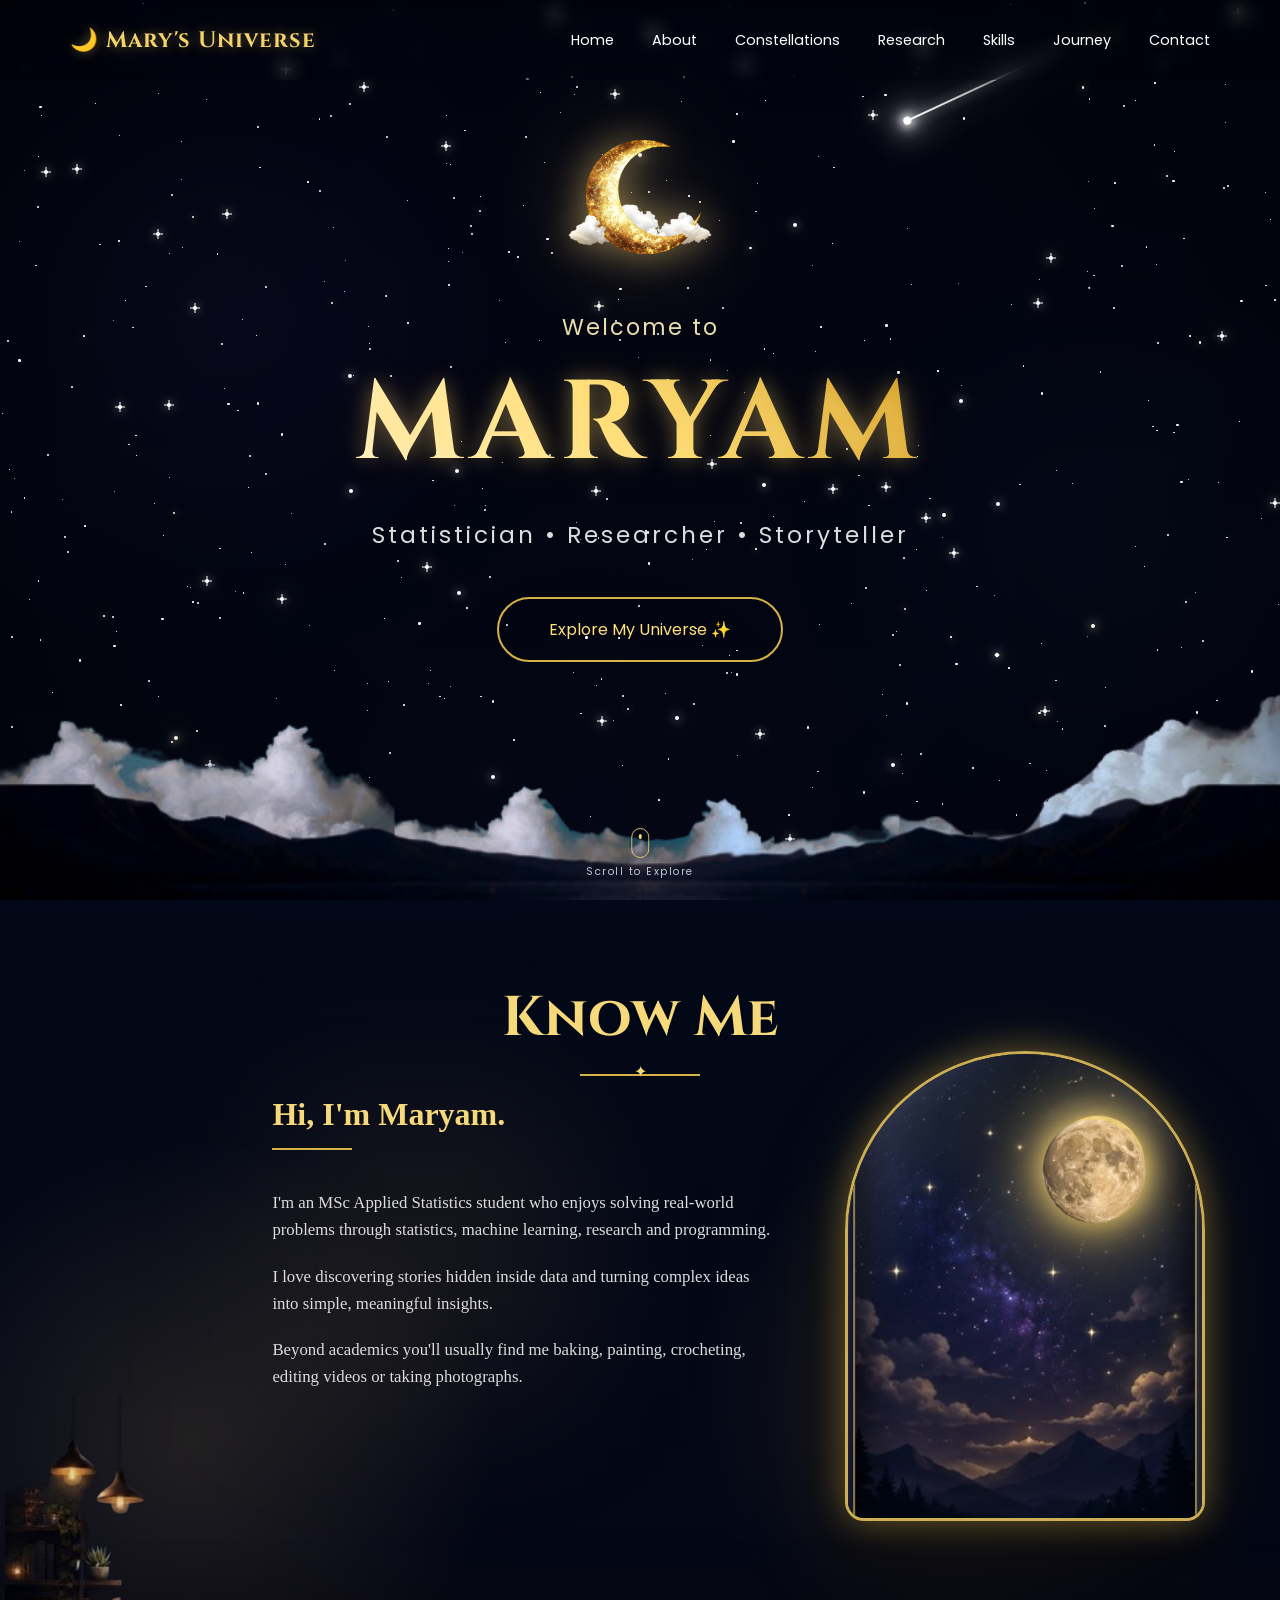
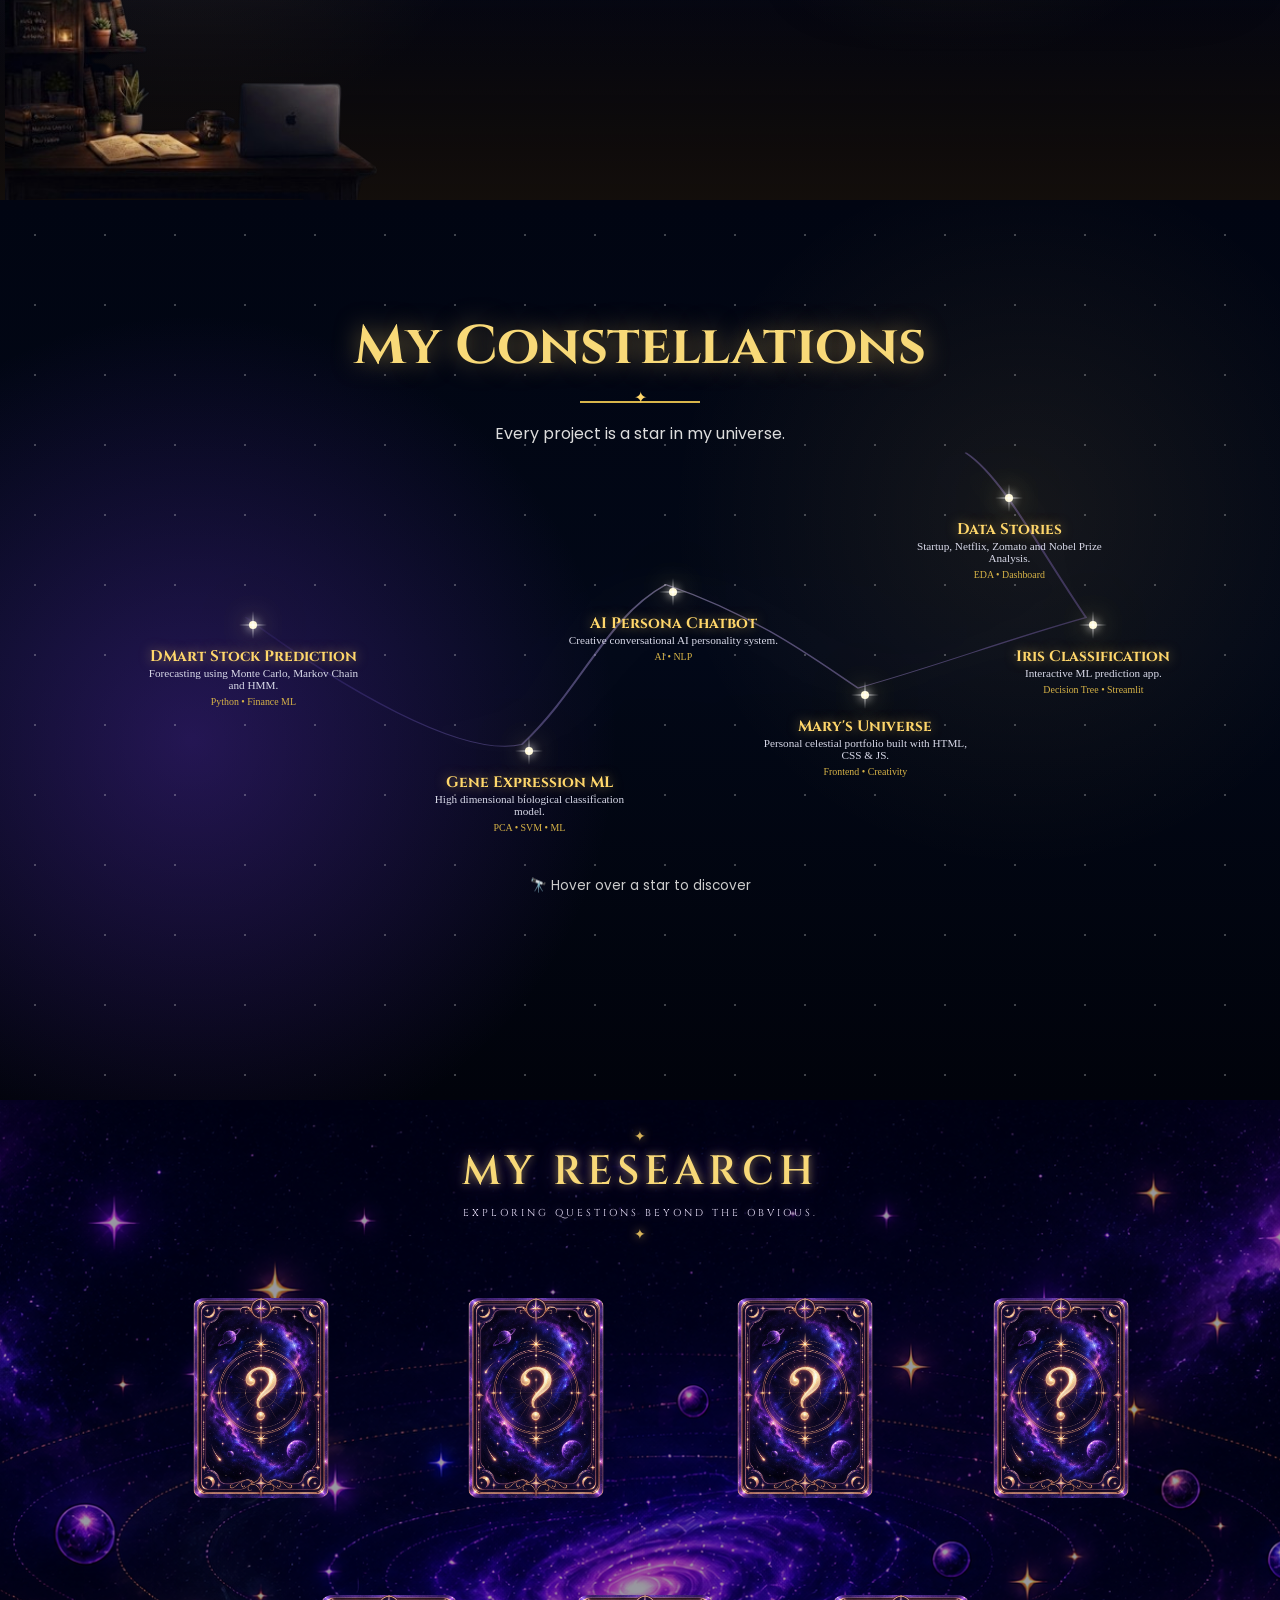
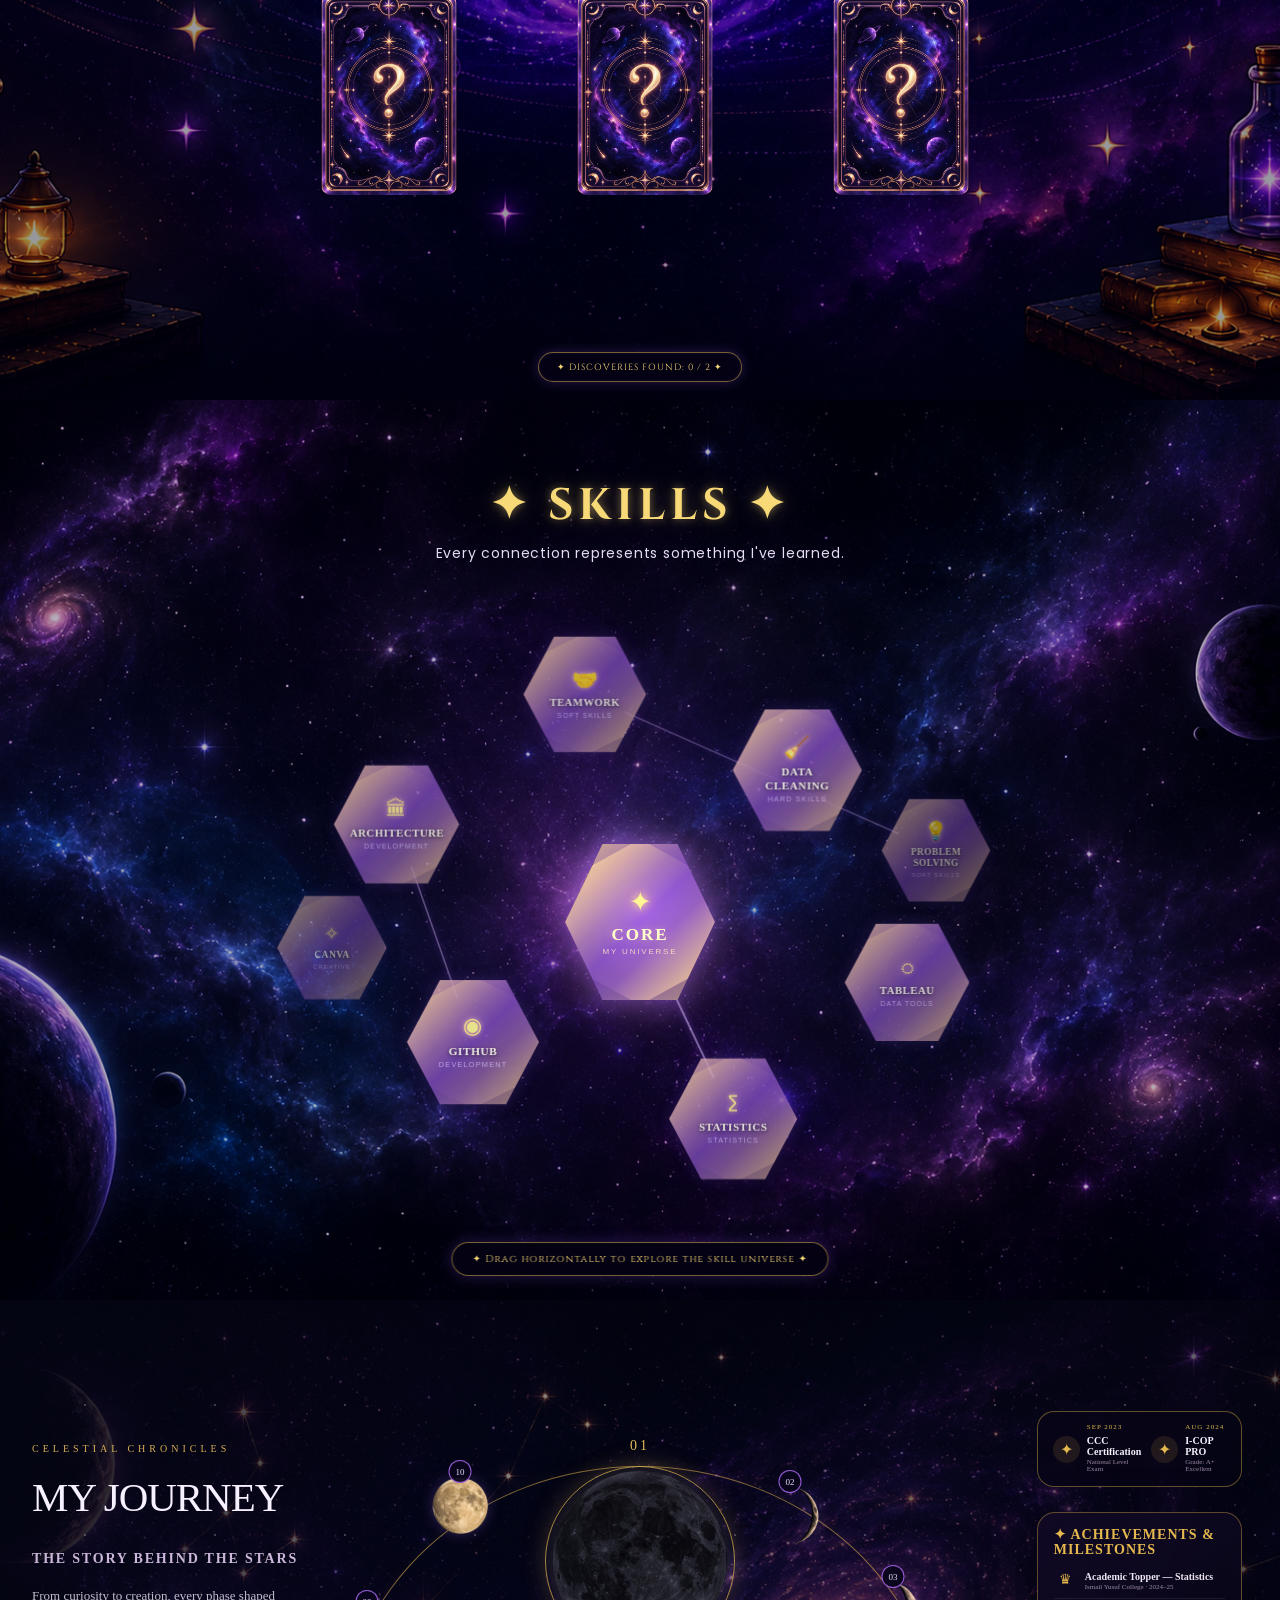
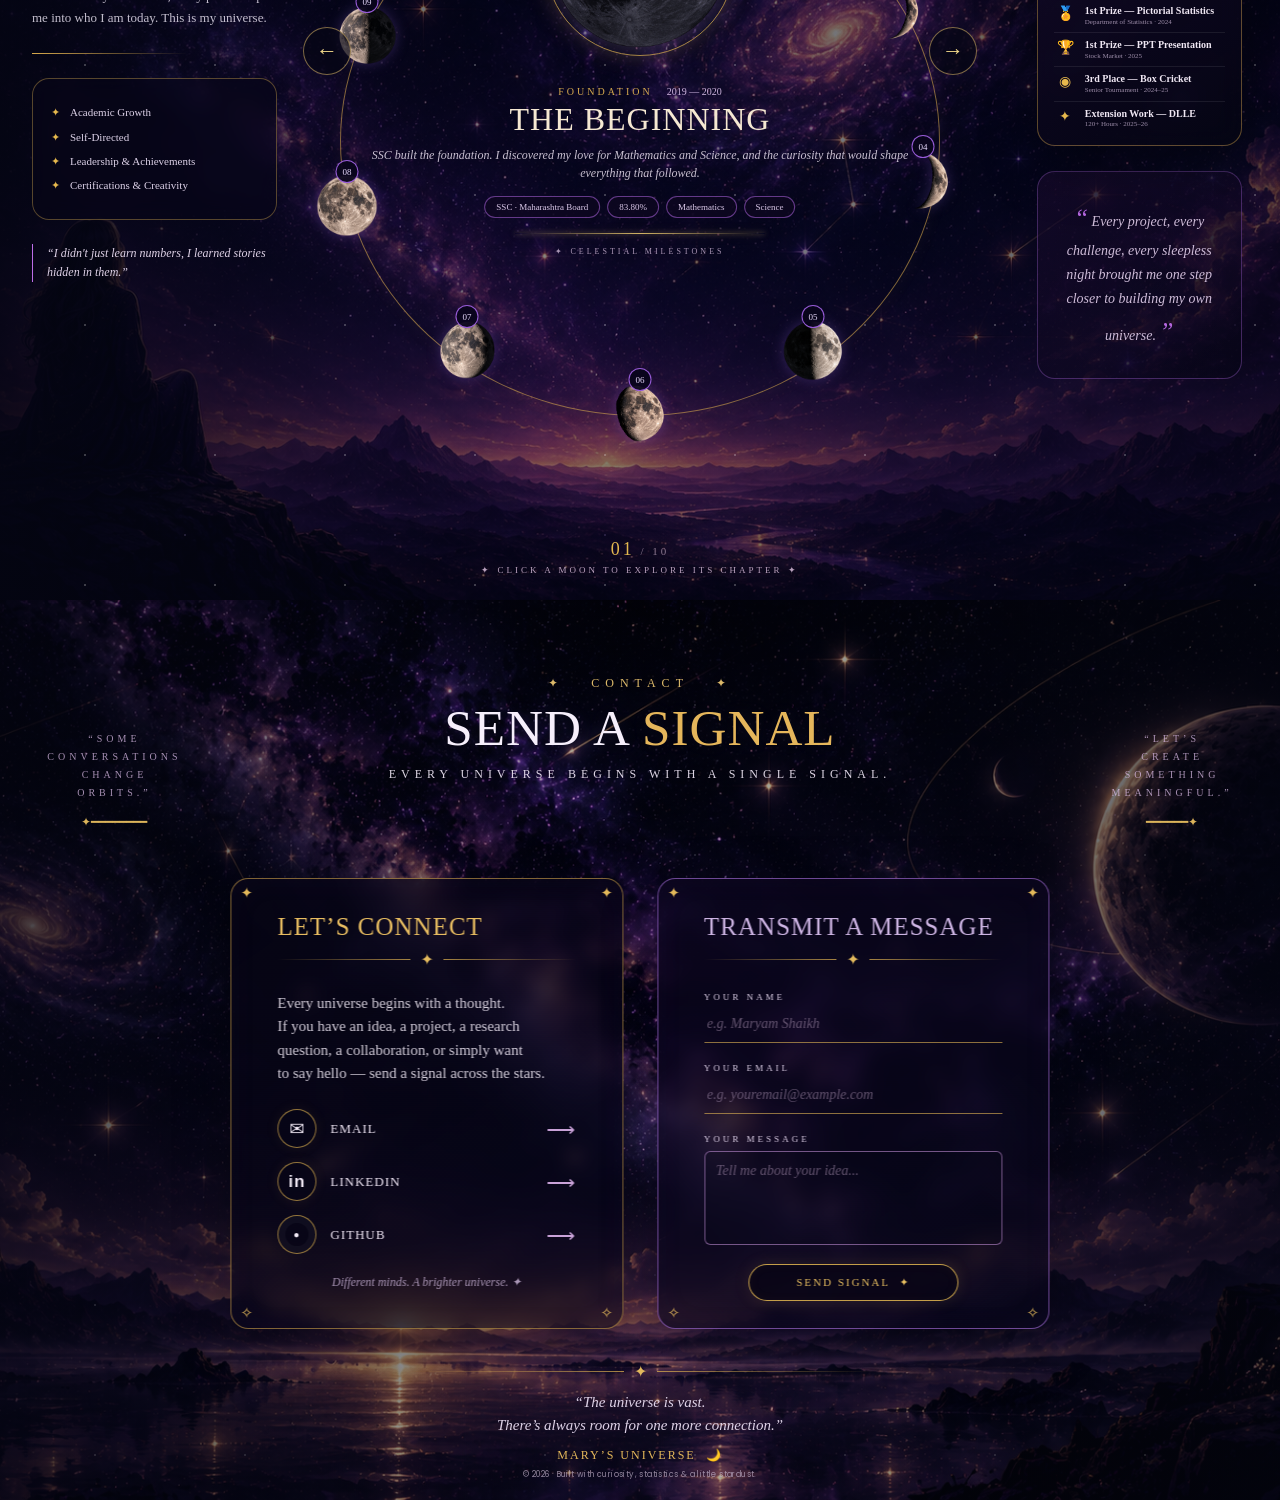
==== index.html @ 61479e6f "Publish Mary's Universe portfolio" ====
<!DOCTYPE html>
<html lang="en">
<head>
    <meta charset="UTF-8">
    <meta name="viewport" content="width=device-width, initial-scale=1.0">
    <title>Mary's Universe 🌙</title>
    <link rel="stylesheet" href="style.css">
    <link rel="stylesheet" href="research.css">
    <link rel="stylesheet" href="journey.css">

    <link
    href="https://fonts.googleapis.com/css2?family=Cinzel:wght@400;600;700&family=Poppins:wght@300;400;500;600&display=swap"
    rel="stylesheet">
</head>

<body>

    <nav class="navbar">

    <div class="logo">
        🌙 Mary's Universe
    </div>

    <ul class="nav-links">

        <li><a href="#home">Home</a></li>
        <li><a href="#about">About</a></li>
        <li><a href="#constellations">Constellations</a></li>
        <li><a href="#research">Research</a></li>
        <li><a href="#skills">Skills</a></li>
        <li><a href="#journey">Journey</a></li>
        <li><a href="#contact">Contact</a></li>

    </ul>

</nav>

<section id="home" class="hero">

    <div class="sky-background"></div>

    <div id="stars-far"></div>
    <div id="stars-mid"></div>
    <div id="stars-near"></div>

    <div class="nebula nebula1"></div>
    <div class="nebula nebula2"></div>
    <div class="nebula nebula3"></div>

    <img src="Images/Moon.png" class="hero-moon" alt="Moon">

    <img src="Images/mountains-removebg-preview.png"
         class="hero-mountains"
         alt="Mountains">

    <div class="hero-content">

       <p class="welcome">Welcome to</p>
       
       <h1 class="hero-title">MARYAM</h1>
       
       <p class="hero-subtitle">
        Statistician • Researcher • Storyteller
       </p>
       
    <button id="exploreBtn" class="explore-btn">
        Explore My Universe ✨
    </button>

    </div>

    <div class="scroll-indicator">
        
        <div class="mouse">
            
            <div class="wheel"></div>
        
        </div>
        
        <p>Scroll to Explore</p>
    
    </div>

</section>

<section id="about" class="about">

    <div class="room-bg"></div>
    <img src="Images/visuals(1).png" class="room-corner">

    <div class="section-title">

        <h2>Know Me</h2>

        <div class="title-line"></div>

    </div>

    <div class="about-container">

        <div class="about-text">

            <h3>Hi, I'm Maryam.</h3>

            <p>
                I'm an MSc Applied Statistics student who enjoys solving
                real-world problems through statistics, machine learning,
                research and programming.
            </p>

            <p>
                I love discovering stories hidden inside data and turning
                complex ideas into simple, meaningful insights.
            </p>

            <p>
                Beyond academics you'll usually find me baking,
                painting, crocheting, editing videos or
                taking photographs.
            </p>

        </div>

        <div class="about-window">

            <img src="Images/window-bg.png" class="window-bg">
            <img src="Images/full moon.png" class="window-real-moon">

            <div class="window-shooting-stars"></div>

            <div class="curtain left-curtain"></div>
            <div class="curtain right-curtain"></div>

            <div class="about-room-floor"></div>
            <div class="room-lamp"></div>

        </div>

    </div>

</section>

<!-- ===================================
        MY CONSTELLATIONS
=================================== -->

<section id="constellations" class="constellations">

    <div class="constellation-title">

        <h2>My Constellations</h2>

        <div class="constellation-line"></div>

        <p class="section-subtitle">
            Every project is a star in my universe.
        </p>

    </div>


    <div class="constellation-map">

        <!-- Connecting Lines -->
         <svg class="star-lines"
        viewBox="0 0 100 100"
        preserveAspectRatio="none">


        <defs>

        <linearGradient id="lineGradient">

        <stop offset="0%"
        stop-color="#7f5cff"
        stop-opacity=".15"/>

        <stop offset="50%"
        stop-color="#d7c4ff"
        stop-opacity=".8"/>

        <stop offset="100%"
        stop-color="#b48cff"
        stop-opacity=".5"/>

        </linearGradient>

        </defs>



        <path d="
        M 12 45

        C 20 60, 30 75, 35 72

        C 40 60, 42 45, 47 38

        C 55 45, 60 55, 63 60

        C 70 55, 75 50, 82 45

        C 78 30, 75 15, 72 10
        "/>


        </svg>


        

        <!-- Center -->

        <div class="project-star mary-core">

            <span class="real-star"></span>

            <div class="project-card">

                <h3>Mary's Universe</h3>

                <p>
                    Personal celestial portfolio
                    built with HTML, CSS & JS.
                </p>

                <span>Frontend • Creativity</span>

            </div>

        </div>


        <div class="project-star dmart">

            <span class="real-star"></span>

            <div class="project-card">

                <h3>DMart Stock Prediction</h3>

                <p>
                    Forecasting using Monte Carlo,
                    Markov Chain and HMM.
                </p>

                <span>Python • Finance ML</span>

            </div>

        </div>



        <div class="project-star gene">

            <span class="real-star"></span>

            <div class="project-card">

                <h3>Gene Expression ML</h3>

                <p>
                    High dimensional biological
                    classification model.
                </p>

                <span>PCA • SVM • ML</span>

            </div>

        </div>



        <div class="project-star ai">

            <span class="real-star"></span>

            <div class="project-card">

                <h3>AI Persona Chatbot</h3>

                <p>
                    Creative conversational AI
                    personality system.
                </p>

                <span>AI • NLP</span>

            </div>

        </div>



        <div class="project-star iris">

            <span class="real-star"></span>

            <div class="project-card">

                <h3>Iris Classification</h3>

                <p>
                    Interactive ML prediction app.
                </p>

                <span>Decision Tree • Streamlit</span>

            </div>

        </div>


        <div class="project-star analytics">

            <span class="real-star"></span>

            <div class="project-card">

                <h3>Data Stories</h3>

                <p>
                    Startup, Netflix, Zomato and
                    Nobel Prize Analysis.
                </p>

                <span>EDA • Dashboard</span>

            </div>

        </div>


    </div>

    <p class="constellation-hint">
        🔭 Hover over a star to discover
    </p>

    <div class="discovery-card" id="discovery">

    <h4>
        🔭 Discovered Star
    </h4>


    <h2 id="projectName"></h2>


    <p>
        <b>Mission:</b>

        <span id="mission"></span>
    </p>


    <p>
        <b>Tools:</b>

        <span id="tools"></span>
    </p>


    <a 
    id="projectLink"
    class="view-project-btn"
    href="#"
    target="_blank">

        View Project →

    </a>

</div>

</section>


<!-- =========================================
     RESEARCH GALAXY
========================================= -->

<section id="research" class="research-section">

    <img
        src="Images/research.png"
        class="research-galaxy-bg"
        alt=""
    >

    <!-- RESEARCH HEADING -->
<header class="research-heading">
    <div class="research-heading-line">✦</div>

    <h2>MY RESEARCH</h2>

    <p>EXPLORING QUESTIONS BEYOND THE OBVIOUS.</p>

    <div class="research-heading-line">✦</div>
</header>

    <div class="research-card card-one">

    <div class="research-card-inner">

        <div class="research-card-front">
            <img
                src="Images/card.png"
                alt="Mystery research card"
            >
        </div>

        <div class="research-card-back">

            <span class="corner-star top-left">✦</span>
            <span class="corner-star top-right">✦</span>
            <span class="corner-star bottom-left">✧</span>
            <span class="corner-star bottom-right">✧</span>

            <span class="card-symbol">☾</span>

            <p class="back-message">
                When one chapter ends,<br>
                may a new one begin.
            </p>

            <div class="card-divider">
                <span></span>
                ✦
                <span></span>
            </div>

            <p class="back-footer">
                Keep exploring.<br>
                The universe whispers.
            </p>

        </div>

    </div>

</div>


<!-- CARD 2 -->

<div class="research-card card-two">

    <div class="research-card-inner">

        <div class="research-card-front">
            <img
                src="Images/card.png"
                alt="Mystery research card"
            >
        </div>

        <div class="research-card-back">

            <span class="corner-star top-left">✦</span>
            <span class="corner-star top-right">✦</span>
            <span class="corner-star bottom-left">✧</span>
            <span class="corner-star bottom-right">✧</span>

            <span class="card-symbol">☾</span>

            <p class="back-message">
                Some skies carry clouds
                that even stars cannot explain.
            </p>

            <div class="card-divider">
                <span></span>
                ✦
                <span></span>
            </div>

            <p class="back-footer">
                Keep exploring.<br>
                The universe whispers.
            </p>

        </div>

    </div>

</div>

<!-- CARD 3 -->

<div class="research-card card-three">

    <div class="research-card-inner">

        <div class="research-card-front">
            <img
                src="Images/card.png"
                alt="Mystery research card"
            >
        </div>

        <div class="research-card-back research-discovery">

    <div class="discovery-label">
        ✦ RESEARCH DISCOVERY ✦
    </div>

    <div class="discovery-icon">
        🧬
    </div>

    <h3>
        DNA Forensic Analysis
    </h3>

    <p class="discovery-type">
        Statistical Inference
    </p>

    <div class="discovery-details">
        <span>RMP • Likelihood Ratio</span>
        <span>Bayesian Inference</span>
        <span>100-Case Validation</span>
    </div>

    <a
        href="#"
        class="discovery-btn enter-discovery"
        data-research= "dna">
        ENTER DISCOVERY →
    </a>

</div>

    </div>

</div>

<!-- CARD 4 -->

<div class="research-card card-four">

    <div class="research-card-inner">

        <div class="research-card-front">
            <img
                src="Images/card.png"
                alt="Mystery research card"
            >
        </div>

        <div class="research-card-back">

            <span class="corner-star top-left">✦</span>
            <span class="corner-star top-right">✦</span>
            <span class="corner-star bottom-left">✧</span>
            <span class="corner-star bottom-right">✧</span>

            <span class="card-symbol">☾</span>

            <p class="back-message">
                Not every light is meant
                to show the way.
            </p>

            <div class="card-divider">
                <span></span>
                ✦
                <span></span>
            </div>

            <p class="back-footer">
                Keep exploring.<br>
                The universe whispers.
            </p>

        </div>

    </div>

</div>

<!-- CARD 5 -->

<div class="research-card card-five">

    <div class="research-card-inner">

        <div class="research-card-front">
            <img
                src="Images/card.png"
                alt="Mystery research card"
            >
        </div>

        <div class="research-card-back research-discovery">

    <div class="discovery-label">
        ✦ RESEARCH DISCOVERY ✦
    </div>

    <div class="discovery-icon">
        🧠
    </div>

    <h3>
        Predicting Task<br>
        Accuracy
    </h3>

    <p class="discovery-type">
        Human Behaviour Research
    </p>

    <div class="discovery-details">
        <span>139 Participants</span>
        <span>Statistical Analysis</span>
        <span>Regression Models</span>
        <span>R · Python</span>
    </div>

    <a
        href="#"
        class="discovery-btn enter-discovery"
        data-research="multitasking">
        ENTER DISCOVERY →
    </a>

</div>

    </div>

</div>

<!-- CARD 6 -->

<div class="research-card card-six">

    <div class="research-card-inner">

        <div class="research-card-front">
            <img
                src="Images/card.png"
                alt="Mystery research card"
            >
        </div>

        <div class="research-card-back">

            <span class="corner-star top-left">✦</span>
            <span class="corner-star top-right">✦</span>
            <span class="corner-star bottom-left">✧</span>
            <span class="corner-star bottom-right">✧</span>

            <span class="card-symbol">☾</span>

            <p class="back-message">
                The smallest stars
                can hold the deepest stories.
            </p>

            <div class="card-divider">
                <span></span>
                ✦
                <span></span>
            </div>

            <p class="back-footer">
                Keep exploring.<br>
                The universe whispers.
            </p>

        </div>

    </div>

</div>

<!-- CARD 7 -->

<div class="research-card card-seven">

    <div class="research-card-inner">

        <div class="research-card-front">
            <img
                src="Images/card.png"
                alt="Mystery research card"
            >
        </div>

        <div class="research-card-back">

            <span class="corner-star top-left">✦</span>
            <span class="corner-star top-right">✦</span>
            <span class="corner-star bottom-left">✧</span>
            <span class="corner-star bottom-right">✧</span>

            <span class="card-symbol">☾</span>

            <p class="back-message">
                Some discoveries remain hidden
                until curiosity finds them.
            </p>

            <div class="card-divider">
                <span></span>
                ✦
                <span></span>
            </div>

            <p class="back-footer">
                Keep exploring.<br>
                The universe whispers.
            </p>

        </div>

    </div>

</div>

<div class="research-score" id="researchScore">
    ✦ DISCOVERIES FOUND: <span id="scoreCount">0</span> / 2 ✦
</div>

<!-- =========================================
     RESEARCH DISCOVERY PANEL
========================================= -->

<div class="research-panel" id="researchPanel">

    <div class="panel-content">

        <button class="research-panel-close" id="closeResearch">
            ✕
        </button>

        <span class="panel-label">
            ✦ DISCOVERY UNLOCKED ✦
        </span>

        <h2 id="panelTitle">
            DNA Forensic Analysis
        </h2>

        <p id="panelSubtitle">
            Statistical Inference
        </p>

        <div class="panel-divider">
            ✦
        </div>

        <p id="panelDescription">
            A statistical approach to forensic DNA analysis
            combining probability theory and Bayesian inference.
        </p>

        <div class="panel-methods">

    <div>
        <span id="methodLabel1">METHOD</span>
        <strong id="method1">Random Match Probability</strong>
    </div>

    <div>
        <span id="methodLabel2">METHOD</span>
        <strong id="method2">Likelihood Ratio</strong>
    </div>

    <div>
        <span id="methodLabel3">METHOD</span>
        <strong id="method3">Bayesian Inference</strong>
    </div>

</div>

        <div class="panel-actions">
            <a
                id="panelGithub"
                href="https://github.com/TheDataPoetMaryam/DNA-Forensic-Analysis"
                target="_blank">
                VIEW PROJECT →
            </a>


        </div>

    </div>

</div>

</section>

<!-- =========================================================
     SKILLS — 3D COSMIC SKILL GLOBE
========================================================= -->

<section id="skills" class="skills-section">

    <!-- Cosmic background -->
    <img
        src="Images/skills-background.png"
        class="skills-galaxy-bg"
        alt=""
    >

    <div class="skills-overlay"></div>

    <!-- Heading -->
    <div class="skills-heading">
        <h2>✦ SKILLS ✦</h2>
        <p>Every connection represents something I've learned.</p>
    </div>

    <!-- Interactive globe -->
    <div class="skill-globe-stage" id="skillGlobeStage">

        <!-- SVG is ONLY for constellation connections -->
        <svg
            class="skill-connections"
            id="skillConnections"
            aria-hidden="true"
        ></svg>

        <!-- Skill nodes generated by JS -->
        <div
            class="skill-globe"
            id="skillGlobe"
        ></div>

    </div>

    <!-- Bottom hint -->
    <div class="skills-hint">
        <span>✦</span>
        Drag horizontally to explore the skill universe
        <span>✦</span>
    </div>

</section>

<!-- =========================================================
     JOURNEY — FROM SCRATCH
========================================================= -->

<section id="journey" class="journey-section">

    <!-- BACKGROUND -->
    <div class="journey-bg"></div>
    <div class="journey-stars"></div>

    <!-- NAV / BRAND STAYS OUTSIDE THIS SECTION IN YOUR MAIN HTML -->

    <!-- ================= LEFT INTRO ================= -->

    <aside class="journey-left">

        <span class="journey-eyebrow">
            CELESTIAL CHRONICLES
        </span>

        <h1>
            MY JOURNEY
        </h1>

        <h3>
            THE STORY BEHIND THE STARS
        </h3>

        <p>
            From curiosity to creation, every phase shaped me
            into who I am today. This is my universe.
        </p>

        <div class="journey-divider"></div>

        <div class="journey-legend">

            <div>
                <span>✦</span>
                Academic Growth
            </div>

            <div>
                <span>✦</span>
                Self-Directed
            </div>

            <div>
                <span>✦</span>
                Leadership & Achievements
            </div>

            <div>
                <span>✦</span>
                Certifications & Creativity
            </div>

        </div>

        <blockquote>
            “I didn't just learn numbers,
            I learned stories hidden in them.”
        </blockquote>

    </aside>


    <!-- ================= CENTER UNIVERSE ================= -->

    <main class="journey-center">

        <div class="orbit">

            <div class="orbit-line orbit-line-1"></div>
            <div class="orbit-line orbit-line-2"></div>
            <div class="orbit-line orbit-line-3"></div>

            <!-- moons generated by JS -->

        </div>


        <!-- CORE -->

        <div class="journey-core">

            <div class="core-ring"></div>

            <div class="core-glow"></div>

            <div class="core-content">

                <span class="core-number" id="coreNumber">
                    01
                </span>

                <div class="core-moon-wrap">
                    <img
                        id="coreMoon"
                        src="Images/moon-10-waxing-crescent.png"
                        alt="Selected moon"
                    >
                </div>

            </div>

        </div>


        <!-- JOURNEY DETAILS UNDER CORE -->

        <div class="journey-detail">

            <div class="detail-top">

                <span id="detailType">
                    FOUNDATION
                </span>

                <span id="detailYear">
                    2019 — 2020
                </span>

            </div>

            <h2 id="detailTitle">
                THE BEGINNING
            </h2>

            <p id="detailStory">
                SSC built the foundation. I discovered my love for
                Mathematics and Science, and the curiosity that would
                shape everything that followed.
            </p>

            <div class="detail-tags" id="detailTags">
                <!-- generated -->
            </div>

            <div class="detail-milestones">

                <span>
                    ✦ CELESTIAL MILESTONES
                </span>

                <div id="detailMilestones">
                    <!-- generated -->
                </div>

            </div>

        </div>


        <!-- PREVIOUS / NEXT -->

        <button
            class="journey-arrow journey-prev"
            id="journeyPrev"
            aria-label="Previous chapter">
            ←
        </button>

        <button
            class="journey-arrow journey-next"
            id="journeyNext"
            aria-label="Next chapter">
            →
        </button>


        <!-- BOTTOM COUNTER -->

        <div class="journey-counter">

            <span id="journeyCurrent">
                01
            </span>

            <span>/ 10</span>

        </div>

        <div class="journey-hint">
            ✦ CLICK A MOON TO EXPLORE ITS CHAPTER ✦
        </div>

    </main>


    <!-- ================= RIGHT SIDE ================= -->

    <aside class="journey-right">

        <!-- CERTIFICATIONS -->

        <div class="journey-certifications">

            <div class="certificate">

                <span class="certificate-icon">
                    ✦
                </span>

                <div>
                    <small>SEP 2023</small>
                    <strong>CCC Certification</strong>
                    <em>National Level Exam</em>
                </div>

            </div>

            <div class="certificate">

                <span class="certificate-icon">
                    ✦
                </span>

                <div>
                    <small>AUG 2024</small>
                    <strong>I-COP PRO</strong>
                    <em>Grade: A+ Excellent</em>
                </div>

            </div>

        </div>


        <!-- ACHIEVEMENTS -->

        <div class="journey-achievements">

            <h3>
                ✦ ACHIEVEMENTS & MILESTONES
            </h3>

            <div class="achievement">
                <span>♛</span>

                <div>
                    <strong>
                        Academic Topper — Statistics
                    </strong>

                    <small>
                        Ismail Yusuf College · 2024–25
                    </small>
                </div>
            </div>


            <div class="achievement">
                <span>🏅</span>

                <div>
                    <strong>
                        1st Prize — Pictorial Statistics
                    </strong>

                    <small>
                        Department of Statistics · 2024
                    </small>
                </div>
            </div>


            <div class="achievement">
                <span>🏆</span>

                <div>
                    <strong>
                        1st Prize — PPT Presentation
                    </strong>

                    <small>
                        Stock Market · 2025
                    </small>
                </div>
            </div>


            <div class="achievement">
                <span>◉</span>

                <div>
                    <strong>
                        3rd Place — Box Cricket
                    </strong>

                    <small>
                        Senior Tournament · 2024–25
                    </small>
                </div>
            </div>


            <div class="achievement">
                <span>✦</span>

                <div>
                    <strong>
                        Extension Work — DLLE
                    </strong>

                    <small>
                        120+ Hours · 2025–26
                    </small>
                </div>
            </div>

        </div>


        <div class="journey-side-quote">

            <span>“</span>

            Every project, every challenge,
            every sleepless night brought me
            one step closer to building
            my own universe.

            <span>”</span>

        </div>

    </aside>

</section>


<!-- =========================================================
     CONTACT — SEND A SIGNAL
========================================================= -->
<section id="contact" class="contact-section">

    <div class="contact-bg"></div>
    <div class="contact-stars"></div>

    <!-- Decorative side thoughts -->
    <div class="contact-side-note contact-note-left">
        <span>“SOME<br>CONVERSATIONS<br>CHANGE<br>ORBITS.”</span>
        <i>✦━━━━━━━━</i>
    </div>

    <div class="contact-side-note contact-note-right">
        <span>“LET’S<br>CREATE<br>SOMETHING<br>MEANINGFUL.”</span>
        <i>━━━━━━✦</i>
    </div>

    <!-- Heading -->
    <header class="contact-heading">
        <div class="contact-eyebrow">✦ &nbsp; CONTACT &nbsp; ✦</div>
        <h2>SEND A <span>SIGNAL</span></h2>
        <p>EVERY UNIVERSE BEGINS WITH A SINGLE SIGNAL.</p>
    </header>

    <!-- Main contact area -->
    <div class="contact-grid">

        <!-- LEFT CARD -->
        <article class="contact-connect-card">
            <div class="contact-card-corner top-left">✦</div>
            <div class="contact-card-corner top-right">✦</div>
            <div class="contact-card-corner bottom-left">✧</div>
            <div class="contact-card-corner bottom-right">✧</div>

            <h3>LET’S CONNECT</h3>
            <div class="contact-card-divider"><span></span>✦<span></span></div>

            <p class="contact-intro">
                Every universe begins with a thought.<br>
                If you have an idea, a project, a research<br>
                question, a collaboration, or simply want<br>
                to say hello — send a signal across the stars.
            </p>

            <div class="contact-links">
                <a href="mailto:shaikhmaryam1313@gmail.com" class="contact-link">
                    <span class="contact-link-icon">✉</span>
                    <span>EMAIL</span>
                    <b>⟶</b>
                </a>

                <a href="https://www.linkedin.com/in/maryam-shaikh-7038bb2a3/" target="_blank" rel="noopener noreferrer" class="contact-link">
                    <span class="contact-link-icon contact-in">in</span>
                    <span>LINKEDIN</span>
                    <b>⟶</b>
                </a>

                <a href="https://github.com/TheDataPoetMaryam" target="_blank" rel="noopener noreferrer" class="contact-link">
                    <span class="contact-link-icon contact-github">●</span>
                    <span>GITHUB</span>
                    <b>⟶</b>
                </a>
            </div>

            <p class="contact-card-footer">Different minds. A brighter universe. ✦</p>
        </article>

        <!-- RIGHT CARD -->
        <article class="contact-message-card">
            <div class="contact-card-corner top-left">✦</div>
            <div class="contact-card-corner top-right">✦</div>
            <div class="contact-card-corner bottom-left">✧</div>
            <div class="contact-card-corner bottom-right">✧</div>

            <h3>TRANSMIT A MESSAGE</h3>
            <div class="contact-card-divider"><span></span>✦<span></span></div>

            <form id="contactForm" class="contact-form">
                <label for="contactName">YOUR NAME</label>
                <input id="contactName" name="name" type="text" placeholder="e.g. Maryam Shaikh" required>

                <label for="contactEmail">YOUR EMAIL</label>
                <input id="contactEmail" name="email" type="email" placeholder="e.g. youremail@example.com" required>

                <label for="contactMessage">YOUR MESSAGE</label>
                <textarea id="contactMessage" name="message" rows="4" placeholder="Tell me about your idea..." required></textarea>

                <button type="submit" class="contact-submit">SEND SIGNAL&nbsp; ✦</button>
            </form>
        </article>

    </div>

    <!-- Bottom quote -->
    <div class="contact-bottom">
        <div class="contact-bottom-divider"><span></span>✦<span></span></div>
        <p>“The universe is vast.<br>There’s always room for one more connection.”</p>
        <strong>MARY’S UNIVERSE&nbsp; 🌙</strong>
        <small>© 2026 · Built with curiosity, statistics &amp; a little stardust.</small>
    </div>

</section>

<script>
/* =========================================================
   CONTACT — SEND SIGNAL
   Opens the user's email client with the completed message.
========================================================= */
document.addEventListener("DOMContentLoaded", () => {
    const contactForm = document.getElementById("contactForm");
    if (!contactForm) return;

    contactForm.addEventListener("submit", (event) => {
        event.preventDefault();

        const name = document.getElementById("contactName").value.trim();
        const email = document.getElementById("contactEmail").value.trim();
        const message = document.getElementById("contactMessage").value.trim();

        const subject = encodeURIComponent(`Signal from ${name}`);
        const body = encodeURIComponent(
            `Hello Maryam,\n\n${message}\n\nFrom: ${name}\nEmail: ${email}`
        );

        window.location.href = `mailto:shaikhmaryam1313@gmail.com?subject=${subject}&body=${body}`;
    });
});
</script>

  <!-- ============================================================ -->
  <!-- YOUR REMAINING SECTIONS (Research, Contact, etc.)            -->
  <!-- ============================================================ -->


  <!-- 4. YOUR EXISTING MAIN SCRIPT -->
  <script src="script.js"></script>

  <!-- 5. CONNECT YOUR JOURNEY SCRIPT FILE HERE -->
  <script src="journey.js"></script>

</body>
</html>
---- style.css ----
@import url('https://fonts.googleapis.com/css2?family=Cinzel:wght@400;600;700&family=Poppins:wght@300;400;500;600&display=swap');

/* =====================================================
   RESET & FOUNDATION
===================================================== */
* {
    margin: 0;
    padding: 0;
    box-sizing: border-box;
}

body{
    background: linear-gradient(
        to bottom,
        #02040F,
        #060C1D,
        #0A1024
    );

    min-height:100vh;
}

.hero{
    position: relative;
    width:100%;
    height:100vh;
    overflow:hidden;
    opacity:0;
    animation:
    heroAppear 2s forwards;
}

@keyframes heroAppear{

    from{

        opacity:0;

        filter:blur(8px);

    }

    to{

        opacity:1;

        filter:blur(0);

    }

}

.hero::after{
    content:"";
    position:absolute;
    inset:0;
    background:radial-gradient(
        circle,
        transparent 45%,
        rgba(0,0,0,.35) 100%
    );
    pointer-events:none;
}

/* =====================================================
   Hero Content (Texts)
===================================================== */

.hero-content{
    position:absolute;

    top:54%;
    left:50%;

    transform:translate(-50%,-50%);

    text-align:center;

    z-index:100;
}

.welcome{

    font-family:"Poppins",sans-serif;

    color:#f5e9b7;

    font-size:1.4rem;

    letter-spacing:2px;

    margin-bottom:5px;

    opacity:.95;

}

.hero-title{

    font-family:"Cinzel",serif;

    font-size:7rem;

    font-weight:700;

    letter-spacing:8px;

    margin-bottom:18px;

    background:linear-gradient(
        45deg,
        #fff7d1,
        #ffe07a,
        #c9931a
    );

    -webkit-background-clip:text;

    color:transparent;

    text-shadow:
        0 0 20px rgba(255,220,120,.35),
        0 0 40px rgba(255,190,70,.2);

}

.hero-subtitle{

    font-family:"Poppins",sans-serif;

    color:#f5f5f5;

    font-size:1.45rem;

    letter-spacing:3px;

    margin-bottom:45px;

    margin-top:10px;

    opacity:.9;

}

.explore-btn{

    background:transparent;

    color:#ffe07a;

    border:2px solid #d7b347;

    padding:18px 50px;

    border-radius:40px;

    font-size:1rem;

    font-family:"Poppins",sans-serif;

    cursor:pointer;

    transition:.35s;

}

.explore-btn:hover{

    background:#d7b347;

    color:#081220;

    transform:translateY(-5px);

    box-shadow:
        0 0 25px rgba(255,220,120,.6);

}

/* ==========================
   Navbar
=============================*/

.navbar{

    position:fixed;

    top:0;
    left:0;

    width:100%;

    padding:25px 70px;

    display:flex;

    justify-content:space-between;

    align-items:center;

    z-index:9999;

    background:rgba(4,8,18,.08);

    backdrop-filter:blur(8px);

}

.logo{

    font-family:"Cinzel",serif;

    font-size:1.4rem;

    color:#f5d36b;

    font-weight:700;

    letter-spacing:1px;

    cursor:pointer;

    text-shadow:0 0 12px rgba(255,220,120,.4);

}

.nav-links{

    display:flex;

    list-style:none;

    gap:38px;

}

.nav-links a{

    color:white;

    text-decoration:none;

    font-family:"Poppins",sans-serif;

    font-size:.9rem;

    transition:.35s;

    position:relative;

}

.nav-links a::after{

    content:"";

    position:absolute;

    left:0;
    bottom:-6px;

    width:0;

    height:2px;

    background:#f5d36b;

    transition:.35s;

}

.nav-links a:hover{

    color:#f5d36b;

}
.nav-links a:hover::after{

    width:100%;

}

.logo:hover{

    transform:scale(1.03);

    transition:.4s;

}
/* =====================================================
   Scroll Indicator
===================================================== */

.scroll-indicator{

    position:absolute;

    bottom:20px;

    left:50%;

    transform:translateX(-50%);

    display:flex;

    flex-direction:column;

    align-items:center;

    z-index:100;

    color:#ddd;

    animation:floatIndicator 2s ease-in-out infinite;

}

.mouse{

    width:18px;

    height:30px;

    border:1.5px solid rgba(255,220,120,.8);

    border-radius:15px;

    position:relative;

}

.wheel{

    width:3px;

    height:5px;

    background:#ffe07a;

    border-radius:50%;

    position:absolute;

    left:50%;

    top:5px;

    transform:translateX(-50%);

    animation:scrollWheel 2s infinite;

}

.scroll-indicator p{

    margin-top:6px;

    font-size:.65rem;

    letter-spacing:1.5px;

    font-family:"Poppins",sans-serif;

    color:rgba(255,255,255,.75);

}

@keyframes scrollWheel{

    0%{
        opacity:1;
        top:5px;
    }

    100%{
        opacity:0;
        top:14px;
    }

}

@keyframes floatIndicator{

    0%,100%{

        transform:translateX(-50%) translateY(0);

    }

    50%{

        transform:translateX(-50%) translateY(8px);

    }

}

html{

    scroll-behavior:smooth;

}


/* =====================================================
   THE IMAGES (Glued in place!)
===================================================== */

.hero-moon {
    position: absolute;
    top: 15%;            /* Down from the top */
    left: 50%;           /* Centered horizontally */
    transform: translateX(-50%); /* Keeps it perfectly centered */
    width: 165px;
    z-index: 10;          /* Floats above the sky */
    filter:
        drop-shadow(0 0 18px rgba(255,215,120,.5))
        drop-shadow(0 0 45px rgba(255,215,120,.25));
    animation:
    moonGlow 8s ease-in-out infinite,
    floatMoon 6s ease-in-out infinite;
}

@keyframes moonGlow{

    0%,100%{
        filter:
        drop-shadow(0 0 18px rgba(255,215,120,.45))
        drop-shadow(0 0 40px rgba(255,215,120,.20));
    }

    50%{
        filter:
        drop-shadow(0 0 28px rgba(255,215,120,.8))
        drop-shadow(0 0 70px rgba(255,215,120,.45));
    }

}

@keyframes floatMoon{

    0%,100%{
        transform:translate(-50%,0);
    }

    50%{
        transform:translate(-50%,-10px);
    }

}

.hero-mountains {
    position: absolute;
    bottom: -2px;        /* Pinned completely to the bottom */
    left: 0;
    width: 100%;         /* Stretches all the way across */
    z-index: 20;         /* Sits in front of everything */
    pointer-events: none;
}

/* ========================================
   STARS
======================================== */

.hero-star{

    box-shadow:
    0 0 10px white,
    0 0 25px white,
    0 0 60px rgba(255,255,255,.8);

}

#stars-far,
#stars-mid,
#stars-near{

    position:absolute;

    inset:0;

    overflow:hidden;

    pointer-events:none;

}

#stars-far{

    z-index:2;

}

#stars-mid{

    z-index:3;

}

#stars-near{

    z-index:4;

}

.star{

    position:absolute;

    background:white;

    border-radius:50%;

    animation:twinkle ease-in-out infinite;

}

.glow{

    background:#FFF8DC;

    box-shadow:
        0 0 8px white,
        0 0 18px #ffe9a8,
        0 0 30px #ffd86b;

}

.diamond{

    transform:rotate(45deg);

    border-radius:1px;

}

.cross{
    width:4px !important;
    height:4px !important;

    box-shadow:
        0 0 10px white,
        0 0 20px #fff5b5;

    background:white;

    border-radius:50%;

}

.flash{

    transform:scale(2);

    opacity:1;

    box-shadow:
    0 0 10px white,
    0 0 25px white;

}

.cross::before,
.cross::after{

    content:"";

    position:absolute;

    background:white;

    left:50%;
    top:50%;

    transform:translate(-50%,-50%);

}

.cross::before{

    width:1px;
    height:10px;

}

.cross::after{

    width:10px;
    height:1px;

}

@keyframes twinkle{

    0%,100%{

        opacity:.3;

        transform:scale(.8);

    }

    50%{

        opacity:1;

        transform:scale(1.2);

    }

}

/* ===============================
   SHOOTING STAR
================================= */

.shooting-star{

    position:absolute;

    height:2px;

    background:linear-gradient(

        to left,

        rgba(255,255,255,0),

        rgba(255,255,255,.25),

        rgba(255,255,255,.7),

        white

    );

    border-radius:50px;

    filter:

        drop-shadow(0 0 6px white)

        drop-shadow(0 0 18px rgba(255,255,255,.7));

    z-index:4;

    pointer-events:none;

}

.shooting-star::after{
    content:"";
    position:absolute;
    left:-5px;
    top:-3px;
    width:8px;
    height:8px;
    border-radius:50%;
    background:white;

    box-shadow:
        0 0 8px white,
        0 0 18px white,
        0 0 35px white;
}

/* ===========================
        NEBULA
=========================== */

.nebula{

    position:absolute;

    border-radius:50%;

    filter:blur(120px);

    opacity:.18;

    pointer-events:none;

    animation:floatNebula 45s ease-in-out infinite alternate;

    z-index:1;

}

/* Purple */

.nebula1{

    width:700px;
    height:450px;

    background:radial-gradient(circle,
    rgba(130,80,255,.45),
    transparent 70%);

    top:10%;
    left:-120px;

}

/* Blue */

.nebula2{

    width:650px;
    height:420px;

    background:radial-gradient(circle,
    rgba(80,140,255,.30),
    transparent 70%);

    top:35%;
    right:-150px;

    animation-duration:55s;

}

/* Pink */

.nebula3{

    width:550px;
    height:350px;

    background:radial-gradient(circle,
    rgba(255,120,220,.20),
    transparent 70%);

    bottom:-80px;
    left:25%;

    animation-duration:60s;

}

@keyframes floatNebula{

    from{

        transform:
        translate(0px,0px)
        scale(1);

    }

    to{

        transform:
        translate(60px,-40px)
        scale(1.08);

    }

}

/* ===============================
   ABOUT SECTION
================================= */

.about{

    height:100vh;

    padding:80px 8% 80px;

    position:relative;

    overflow:hidden;

}

.about-container,
.section-title{

    position:relative;
    z-index:5;

}

.section-title{

    text-align:center;

    margin-bottom:25px;

}

.section-title h2{

    font-family:"Cinzel";

    font-size:3.5rem;

    color:#f6d97b;

}

.title-line{

    width:120px;

    height:2px;

    background:#d7b347;

    margin:18px auto;

    position:relative;

}

.title-line::after{

    content:"✦";

    position:absolute;

    left:50%;

    top:-12px;

    transform:translateX(-50%);

    color:#f6d97b;

}

.about-container{

    display:grid;
    grid-template-columns: 1fr 1fr;

    gap:70px;

    align-items:center;

    transform:translate(170px,-50px);

}

.about-text h3{

    color:#f6d97b;

    font-size:2rem;

    margin-bottom:25px;

}

.about-text p{

    color:#ddd;

    line-height:1.6;

    margin-bottom:5px;

    font-size:1.05rem;

}

.about-text h3::after{
    content:"";
    display:block;

    width:80px;
    height:2px;

    background:#d7b347;

    margin-top:15px;
}

.about-text{

    display:flex;
    flex-direction:column;
    gap:15px;
    position:relative;
    z-index:5;
    max-width:650px;
     transform:translateY(-40px);

}

.about-window{

    width:360px;
    height:470px;

    border-radius:190px 190px 20px 20px;

    overflow:hidden;
    position:relative;

    border:
    3px solid rgba(255,215,100,.8);

    box-shadow:
    inset 0 0 40px rgba(255,255,255,.12),
    inset 0 0 80px rgba(0,0,0,.7),

    0 0 35px rgba(255,210,90,.35),
    0 0 80px rgba(255,210,90,.12),

    0 35px 80px rgba(0,0,0,.7),

    inset 0 0 30px rgba(255,220,120,.15);

}

@keyframes windowFloat{
    50%{

        transform:translateY(-12px);

    }

}

.about-visual{

    display:flex;

    justify-content:center;
    align-items:center;

}

.about::after{

    content:"";

    position:absolute;

    bottom:0;
    left:0;

    width:100%;
    height:260px;

    background:
    linear-gradient(
        to top,
        rgba(20,15,12,.95),
        rgba(20,15,12,.4),
        transparent
    );

    z-index:0;

}

.about-text::before{

    content:"";
    position:absolute;

    width:300px;
    height:300px;

    background:rgba(255,200,100,.08);
    filter:blur(80px);

    z-index:-1;

}


.about-window::before{

    content:"";

    position:absolute;

    inset:0;

    background:
    linear-gradient(
    120deg,
    rgba(255,255,255,.25),
    transparent 30%,
    transparent 70%
    );

    z-index:20;

    pointer-events:none;

}

.window-glow{

    position:absolute;

    inset:0;

    box-shadow:

    inset 0 0 80px rgba(255,220,120,.08);

}

.window-bg{

    position:absolute;

    inset:0;

    width:100%;
    height:115%;

    object-fit:cover;

    object-position:center top;

    transform:translateY(-45px);

    z-index:1;

}

.window-real-moon{

    position:absolute;

    width:115px;

    top:60px;
    right:51px;

    z-index:5;

    animation:moonFloat 10s ease-in-out infinite;

    filter:
    drop-shadow(0 0 20px #ffd76b)
    drop-shadow(0 0 60px #ffd76b);

}


@keyframes moonFloat{

    50%{
        transform:translateY(-12px);
    }

}

.window-shooting-stars{

    position:absolute;

    inset:0;

    overflow:hidden;

    border-radius:220px 220px 25px 25px;

    pointer-events:none;

    z-index:20;

}


.window-meteor{

    position:absolute;

    width:80px;
    height:2px;

    background:linear-gradient(
        90deg,
        white,
        transparent
    );

    border-radius:50%;

    filter:
    drop-shadow(0 0 8px white);

    animation:
    windowMeteor 1.8s linear forwards;

}

@keyframes windowMeteor{

    from{
        transform:
        translate(0,0)
        rotate(-35deg);

        opacity:1;
    }

    to{
        transform:
        translate(-250px,180px)
        rotate(-35deg);

        opacity:0;
    }

}

.curtain{

    position:absolute;

    top:0;

    width:50%;
    height:100%;

    background:
    linear-gradient(
    90deg,

    #050817,
    #111b3d,
    #1d2b60,
    #0b1028

    );

    z-index:50;

    transition:
    transform 3.5s cubic-bezier(.77,0,.18,1);

    box-shadow:
    inset 0 0 40px rgba(255,215,120,.15);

    animation:
    curtainFlow 5s ease-in-out infinite;

    transform-origin:center;

    border-bottom-left-radius:40% 5%;
    border-bottom-right-radius:40% 5%;

    opacity:.92;
    backdrop-filter:blur(2px);

}

@keyframes curtainFlow{

    0%,100%{

        filter:
        brightness(1);

    }

    50%{

        filter:
        brightness(1.2);

    }

}

.left-curtain{

    left:0;

    border-radius:
    190px 0 0 20px;
    border-right:
    2px solid rgba(255,215,120,.8);
    box-shadow:
    15px 0 30px rgba(0,0,0,.6);
    border-right:2px solid rgba(255,220,120,.6);

}

.right-curtain{

    right:0;

    border-radius:
    0 190px 20px 0;
    border-left:
    2px solid rgba(255,215,120,.8);
    box-shadow:
    -15px 0 30px rgba(0,0,0,.6);
    border-left:2px solid rgba(255,220,120,.6)

}

.curtain-left,
.curtain-right{
    box-shadow:
    inset 0 0 25px rgba(0,0,0,.6),
    0 0 15px rgba(20,40,120,.4);
    transition:transform 2.5s ease-in-out;
}

.curtain::after{

    content:"";

    position:absolute;

    inset:0;

    background:
    repeating-linear-gradient(
    90deg,

    rgba(255,255,255,.15) 0px,

    rgba(255,255,255,.03) 12px,

    rgba(0,0,0,.35) 25px,

    rgba(255,255,255,.08) 40px

    );

    animation:
    silkMove 4s ease-in-out infinite;

}


@keyframes silkMove{

    0%,100%{

        transform:
        translateX(0);

    }

    50%{

        transform:
        translateX(8px);

    }

}

.about-window.open 
.left-curtain{

    transform:
    translateX(-96%);

}


.about-window.open 
.right-curtain{

    transform:
    translateX(96%);

}

.room-bg{

    position:absolute;

    inset:0;

    background:

    /* wall corner light */
    radial-gradient(
        circle at 15% 60%,
        rgba(255,210,120,.12),
        transparent 25%
    ),

    /* window reflection */
    radial-gradient(
        circle at 75% 55%,
        rgba(255,220,120,.10),
        transparent 25%
    ),

    linear-gradient(
        to bottom,
        #020817,
        #030615 75%,
        #010207
    );

    z-index:-1;

}

.about-container,
.section-title{

    position:relative;
    z-index:2;

}

.room-corner{

    position:absolute;

    left:5px;
    bottom:0;

    width:720px;

    opacity:.9;

    z-index:1;

    pointer-events:none;

}

/* =====================================================
              MY CONSTELLATIONS
===================================================== */

.constellations{

    min-height:100vh;

    padding:110px 8% 80px;

    position:relative;

    overflow:hidden;

    background:

    radial-gradient(
        circle at 15% 60%,
        rgba(100,50,200,.35),
        transparent 35%
    ),

    radial-gradient(
        circle at 80% 35%,
        rgba(255,210,100,.08),
        transparent 30%
    ),

    linear-gradient(
        #010512,
        #020817,
        #01030b
    );

}


/* tiny galaxy particles */

.constellations::before{

    content:"";

    position:absolute;

    inset:0;

    background-image:
    radial-gradient(white 1px, transparent 1px);

    background-size:
    70px 70px;

    opacity:.25;

}


/* ================= TITLE ================= */


.constellation-title{

    position:relative;

    z-index:2;

    text-align:center;

}


.constellation-title h2{

    font-family:"Cinzel",serif;

    font-size:3.4rem;

    color:#f8d978;

    text-shadow:
    0 0 25px rgba(255,210,100,.5);

}


.constellation-line{

    width:120px;

    height:2px;

    background:#d8b54b;

    margin:18px auto;

    position:relative;

}


.constellation-line::after{

    content:"✦";

    position:absolute;

    top:-13px;

    left:50%;

    transform:translateX(-50%);

    color:#ffd76b;

}


.section-subtitle{

    color:#ddd;

    font-family:"Poppins";

}



/* ================= MAP ================= */

.constellation-map{

    width:1200px;

    height:470px;

    margin:-40px auto 0;

    position:relative;

    z-index:2;

}

/* ================= CONSTELLATION LINES ================= */

.star-lines{

    position:absolute;

    inset:0;

    width:100%;
    height:100%;

    overflow:visible;

    pointer-events:none;

    z-index:1;

}

.star-lines path {
    fill:none;

    stroke:url(#lineGradient);

    stroke-width:.2;

    opacity:.55;

    stroke-linecap:round;
    stroke-linejoin:round;

    filter:
    drop-shadow(0 0 4px #b48cff)
    drop-shadow(0 0 12px rgba(180,140,255,.6));

    stroke-dasharray:700;
    stroke-dashoffset:700;

    animation:
    drawConstellation 4s ease forwards;
}


@keyframes drawConstellation {

    to{
        stroke-dashoffset:0;
    }

}


/* ================= STAR POINTS ================= */


.project-star{

    position:absolute;

    width:14px;

    height:14px;

    z-index:5;

}


/* actual star */

.real-star{

    position:absolute;

    width:8px;
    height:8px;

    left:50%;
    top:50%;

    transform:
    translate(-50%,-50%);

    background:#fff9d8;

    border-radius:50%;

    box-shadow:
    0 0 10px white,
    0 0 25px #ffd76b,
    0 0 60px rgba(255,215,100,.8);

    animation:
    starPulse 2.8s infinite;

}


.real-star::before,
.real-star::after{

    content:"";

    position:absolute;

    left:50%;
    top:50%;

    transform:
    translate(-50%,-50%);


    background:
    linear-gradient(
        transparent,
        white,
        transparent
    );

}


.real-star::before{

    width:1px;

    height:28px;

}


.real-star::after{

    width:28px;

    height:1px;


    background:
    linear-gradient(
        90deg,
        transparent,
        white,
        transparent
    );

}


@keyframes starPulse{

    50%{

        opacity:.65;

    }

}

.project-star:nth-child(even) .real-star{
    animation-delay:1.2s;
}

/* ================= POSITIONS ================= */

.dmart{

    left:12%;
    top:45%;

}


.gene{

    left:35%;
    top:72%;

}


.ai{

    left:47%;
    top:38%;

}


.mary-core{

    left:63%;
    top:60%;

}


.iris{

    left:82%;
    top:45%;

}


.analytics{

    left:75%;
    top:18%;

}

/* ================= PROJECT TEXT ================= */


.project-card{

    position:absolute;

    width:210px;

    top:28px;

    left:50%;

    transform:translateX(-50%);


    text-align:center;


    background:none;

    border:none;

}

.project-card h3{

    font-family:"Cinzel";

    color:#ffd76b;

    font-size:.95rem;

    text-shadow:
    0 0 12px rgba(255,215,100,.5);

}


.project-card p{

    color:#d8d9e8;

    font-size:.7rem;

}


.project-card span{

    color:#d7b347;

    font-size:.62rem;

}

/* magic hover */

.project-star:hover .real-star{

    transform:
    translate(-50%,-50%)
    scale(1.4);

}

.project-star:hover h3{

    text-shadow:
    0 0 15px #ffd76b;

}

.project-star:hover .project-info{
    transform:translateY(-10px);
}

.project-star:active .real-star{

    transform:
    translate(-50%,-50%)
    scale(2);

}
/* ================= HINT ================= */


.constellation-hint{

    position:relative;

    z-index:2;

    text-align:center;

    color:#ccc;

    font-family:"Poppins";

    font-size:.85rem;

}

.discovery-card{

    position:absolute;

    width:240px;

    padding:18px 20px;

    background:
    linear-gradient(
        135deg,
        rgba(20,18,40,.75),
        rgba(5,8,20,.85)
    );

    backdrop-filter: blur(18px);

    border:
    1px solid rgba(255,215,107,.35);

    border-radius:22px;

    color:white;

    box-shadow:
    0 0 25px rgba(255,215,107,.25),
    inset 0 0 25px rgba(255,255,255,.03);

    opacity:0;

    transform:
    translateY(15px)
    scale(.85);

    pointer-events:none;

    transition:
    .35s ease;

    z-index:20;
}


.discovery-card.active{

    opacity:1;

    transform:
    translateY(0)
    scale(1);

    pointer-events:auto;
    animation: telescopeOpen .35s ease forwards;
}

@keyframes telescopeOpen{

    from{
        opacity:0;
        transform:scale(.8) translateY(15px);
    }

    to{
        opacity:1;
        transform:scale(1) translateY(0);
    }

}

.discovery-card h4{

    font-size:14px;

    color:#ffd76b;

    margin-bottom:8px;
}


.discovery-card h2{

    font-size:24px;

    color:white;

    margin-bottom:12px;
}


.discovery-card p{

    font-size:13px;

    line-height:1.5;

    opacity:.85;
}


.discovery-card button{

    margin-top:35px;

    padding:
    9px 18px;

    border:none;

    border-radius:30px;

    background:#ffd76b;

    cursor:pointer;

    font-size:13px;

    transition:.3s;

}


.discovery-card button:hover{

    transform:scale(1.08);

    box-shadow:
    0 0 20px #ffd76b;
}

.project-link{

    display:inline-block;

    margin-top:15px;

    padding:10px 22px;

    border-radius:60px;

    background:#ffd76b;

    color:black;

    text-decoration:none;

}

.view-project-btn{

    display:inline-block;

    padding:8px 32px;

    border-radius:50px;

    background:#ffd866;

    color:#111;

    text-decoration:none;

    font-weight:600;

    box-shadow:
    0 0 12px rgba(255,216,102,.35);

    transition:.3s ease;

}


.view-project-btn:hover{

    transform:scale(1.05);

    box-shadow:
    0 0 20px rgba(255,216,102,.6);

}

.view-project-btn:active{

    animation:starPulse .4s;

}


@keyframes starPulse{

    50%{

        transform:scale(.9);

        box-shadow:
        0 0 100px #fff;

    }

}
/* =====================================================
   MOBILE RESPONSIVE FIX — MARY'S UNIVERSE
   Desktop rules remain unchanged.
===================================================== */

@media (max-width: 900px) {

    /* NAVBAR */
    .navbar {
        padding: 16px 20px;
        gap: 18px;
        align-items: flex-start;
    }

    .logo {
        font-size: 1.05rem;
        line-height: 1.25;
        max-width: 145px;
        flex-shrink: 0;
    }

    .nav-links {
        gap: 16px;
        flex-wrap: nowrap;
        overflow-x: auto;
        max-width: calc(100vw - 165px);
        padding-bottom: 4px;
        scrollbar-width: none;
    }

    .nav-links::-webkit-scrollbar {
        display: none;
    }

    .nav-links a {
        font-size: 0.78rem;
        white-space: nowrap;
    }

    /* HOME */
    .hero {
        min-height: 100svh;
        height: 100svh;
    }

    .hero-moon {
        width: 105px;
        top: 13%;
    }

    .hero-content {
        width: 92%;
        top: 54%;
    }

    .welcome {
        font-size: 0.95rem;
        letter-spacing: 1.5px;
    }

    .hero-title {
        font-size: clamp(3rem, 15vw, 4.8rem);
        letter-spacing: 3px;
        line-height: 1;
        margin-bottom: 16px;
        white-space: normal;
    }

    .hero-subtitle {
        font-size: 0.9rem;
        line-height: 1.7;
        letter-spacing: 1.5px;
        margin-bottom: 28px;
    }

    .explore-btn {
        padding: 13px 28px;
        font-size: 0.85rem;
    }

    .scroll-indicator {
        bottom: 12px;
    }

    /* ABOUT */
    .about {
        height: auto;
        min-height: 100svh;
        padding: 105px 20px 70px;
        overflow: hidden;
    }

    .section-title {
        margin-bottom: 20px;
    }

    .section-title h2 {
        font-size: clamp(2rem, 9vw, 3rem);
        line-height: 1.1;
    }

    .about-container {
        display: flex;
        flex-direction: column;
        gap: 35px;
        width: 100%;
        transform: none;
        align-items: center;
    }

    .about-text {
        width: 100%;
        max-width: 520px;
        transform: none;
        gap: 12px;
        order: 1;
    }

    .about-text h3 {
        font-size: 1.45rem;
        margin-bottom: 15px;
    }

    .about-text p {
        font-size: 0.95rem;
        line-height: 1.7;
    }

    .about-visual {
        width: 100%;
        order: 2;
    }

    .about-window {
        width: min(82vw, 330px);
        height: min(108vw, 430px);
    }

    /* ABOUT MOON — scale the overlay with the window.
       The background artwork contains its own moon, so the
       separate full-moon image must scale by the same ratio. */
    .window-real-moon {
        width: 110px;
        top: 50px;
        right: 47px;
    }

    .room-corner {
        width: 150%;
        max-width: none;
        left: -25%;
    }

    /* CONSTELLATIONS */
    .constellations {
        min-height: 100svh;
        height: auto;
        padding: 105px 18px 70px;
        overflow-x: hidden;
        overflow-y: visible;
    }

    .constellation-title h2 {
        font-size: clamp(2rem, 9vw, 3rem);
        line-height: 1.1;
    }

    .section-subtitle {
        font-size: 0.82rem;
        line-height: 1.6;
        padding: 0 15px;
    }

    .constellation-map {
        width: 100%;
        max-width: 420px;
        height: 620px;
        margin: 35px auto 0;
    }

    .constellation-map .dmart {
        left: 20%;
        top: 15%;
    }

    .constellation-map .gene {
        left: 72%;
        top: 28%;
    }

    .constellation-map .ai {
        left: 48%;
        top: 43%;
    }

    .constellation-map .mary-core {
        left: 22%;
        top: 60%;
    }

    .constellation-map .iris {
        left: 75%;
        top: 70%;
    }

    .constellation-map .analytics {
        left: 48%;
        top: 84%;
    }

    .project-card {
        width: 150px;
        top: 24px;
    }

    .project-card h3 {
        font-size: 0.78rem;
        line-height: 1.25;
    }

    .project-card p {
        font-size: 0.62rem;
        line-height: 1.4;
    }

    .project-card span {
        font-size: 0.55rem;
    }

    .project-star {
        width: 12px;
        height: 12px;
    }

    .real-star {
        width: 7px;
        height: 7px;
    }

    .constellation-hint {
        font-size: 0.72rem;
        line-height: 1.5;
        padding: 0 15px;
    }

    .discovery-card {
        width: min(88vw, 320px);
        left: 50% !important;
        transform: translate(-50%, 15px) scale(.85);
    }

    .discovery-card.active {
        transform: translate(-50%, 0) scale(1);
    }
}

@media (max-width: 480px) {

    .navbar {
        padding: 14px 16px;
    }

    .logo {
        font-size: 0.92rem;
        max-width: 125px;
    }

    .nav-links {
        gap: 13px;
        max-width: calc(100vw - 145px);
    }

    .nav-links a {
        font-size: 0.72rem;
    }

    .hero-moon {
        width: 88px;
    }

    .hero-content {
        width: 94%;
    }

    .hero-title {
        font-size: clamp(2.7rem, 16vw, 4rem);
        letter-spacing: 2px;
    }

    .hero-subtitle {
        font-size: 0.78rem;
        letter-spacing: 1px;
    }

    .explore-btn {
        padding: 12px 24px;
    }

    .about {
        padding-left: 16px;
        padding-right: 16px;
    }

    .about-window {
        width: 86vw;
        height: calc(86vw * 470 / 360);
        max-height: 449px;
        aspect-ratio: 360 / 470;
    }

    .constellations {
        padding-left: 12px;
        padding-right: 12px;
    }

    .constellation-map {
        height: 590px;
    }

    .project-card {
        width: 135px;
    }

    .project-card h3 {
        font-size: 0.7rem;
    }

    .project-card p {
        font-size: 0.56rem;
    }

    .project-card span {
        font-size: 0.5rem;
    }
}


/* =====================================================
   MOBILE NAVBAR — CLEAN, USABLE, TOUCH FRIENDLY
   Desktop navbar remains unchanged.
===================================================== */

@media (max-width: 700px) {

    .navbar {
        position: fixed;
        top: 0;
        left: 0;
        width: 100%;
        min-height: 64px;
        padding: 10px 14px;
        display: flex;
        align-items: center;
        gap: 14px;
        z-index: 9999;
        box-sizing: border-box;
    }

    .logo {
        flex: 0 0 auto;
        width: 108px;
        max-width: 108px;
        font-size: 0.78rem;
        line-height: 1.15;
        white-space: normal;
    }

    .nav-links {
        flex: 1 1 auto;
        min-width: 0;
        width: auto;
        max-width: none;
        display: flex;
        align-items: center;
        gap: 18px;
        margin: 0;
        padding: 0 4px 2px 0;
        overflow-x: auto;
        overflow-y: hidden;
        white-space: nowrap;
        -webkit-overflow-scrolling: touch;
        scrollbar-width: none;
        touch-action: pan-x;
    }

    .nav-links::-webkit-scrollbar {
        display: none;
    }

    .nav-links li {
        flex: 0 0 auto;
    }

    .nav-links a {
        display: block;
        padding: 8px 0;
        font-size: 0.74rem;
        line-height: 1;
        white-space: nowrap;
    }
}

@media (max-width: 480px) {

    .navbar {
        min-height: 62px;
        padding: 9px 12px;
        gap: 12px;
    }

    .logo {
        width: 96px;
        max-width: 96px;
        font-size: 0.72rem;
    }

    .nav-links {
        gap: 16px;
    }

    .nav-links a {
        font-size: 0.70rem;
    }
}


/* =====================================================
   MOBILE NAVBAR SCROLL CUE
   Makes it obvious that more links continue to the right.
===================================================== */

@media (max-width: 700px) {

    .navbar {
        position: fixed;
    }

    /* Soft fade over the right edge of the navigation. */
    .navbar::after {
        content: "";
        position: absolute;
        top: 0;
        right: 0;
        width: 58px;
        height: 100%;
        pointer-events: none;
        background: linear-gradient(
            to right,
            rgba(4, 8, 18, 0),
            rgba(4, 8, 18, .94)
        );
        z-index: 2;
    }

    /* Small gold cue arrow: "there is more →" */
    .navbar::before {
        content: "›";
        position: absolute;
        right: 8px;
        top: 50%;
        transform: translateY(-54%);
        z-index: 3;
        color: #f5d36b;
        font-family: "Cinzel", serif;
        font-size: 25px;
        line-height: 1;
        text-shadow: 0 0 10px rgba(245, 211, 107, .75);
        pointer-events: none;
        animation: mobileNavHint 1.8s ease-in-out infinite;
    }

    .nav-links {
        position: relative;
        z-index: 1;
        padding-right: 28px;
    }
}

@keyframes mobileNavHint {
    0%, 100% {
        transform: translate(0, -54%);
        opacity: .55;
    }

    50% {
        transform: translate(4px, -54%);
        opacity: 1;
    }
}

@media (max-width: 480px) {

    .navbar::after {
        width: 52px;
    }

    .navbar::before {
        right: 6px;
        font-size: 23px;
    }

    .nav-links {
        padding-right: 24px;
    }
}

/* =====================================================
   MOBILE CONSTELLATIONS — SMOOTH PAGE SCROLL
   ===================================================== */

@media (max-width: 700px) {

    .constellations {
        overflow-x: hidden;
        overflow-y: visible;
        touch-action: pan-y;
    }

    .constellation-map {
        touch-action: pan-y;
    }

    .project-star {
        touch-action: manipulation;
    }

}
---- research.css ----
/* =========================================
   RESEARCH GALAXY
========================================= */

.research-section {
    position: relative;

    width: 100%;
    height: 100vh;

    overflow: hidden;

    padding: 0;
    margin: 0;

    background: #02020d;
}


/* GALAXY IMAGE */

.research-galaxy-bg {
    position: absolute;

    top: 0;
    left: 0;

    width: 100%;
    height: 100%;

    object-fit: cover;
    object-position: center;

    display: block;

    z-index: 1;
}

/* Dark overlay over galaxy */
.research-section::after {
    content: "";

    position: absolute;

    inset: 0;

    background: rgba(0, 0, 20, 0.40);

    z-index: 2;

    pointer-events: none;
}

/* =========================================
   RESEARCH CARD
========================================= */

.research-card {
    position: absolute;

    width: 138px;
    height: 200px;

    top: 22%;
    left: 15%;

    perspective: 1000px;

    z-index: 3;

    cursor: pointer;
}


.research-card-inner {
    position: relative;

    width: 100%;
    height: 100%;

    transform-style: preserve-3d;

    transition: transform 0.8s ease;
}


/* FLIP */

.research-card.flipped .research-card-inner {
    transform: rotateY(180deg);
}


/* BOTH SIDES */

.research-card-front,
.research-card-back {
    position: absolute;

    inset: 0;

    width: 100%;
    height: 100%;

    backface-visibility: hidden;
}


/* FRONT */

.research-card-front img {
    width: 100%;
    height: 100%;

    display: block;

    object-fit: cover;

    border-radius: 12px;
}


/* BACK */

.research-card-back {

    position: relative;

    display: flex;

    flex-direction: column;

    justify-content: center;

    align-items: center;

    padding: 18px 14px;

    box-sizing: border-box;

    text-align: center;

    border-radius: 12px;

    overflow: hidden;

    background:
        radial-gradient(
            ellipse at center,
            rgba(65, 25, 105, 0.95),
            rgba(15, 5, 35, 0.99) 70%,
            rgba(5, 2, 18, 1)
        );

    border: 1px solid rgba(212, 175, 85, 0.85);

    box-shadow:
        0 0 18px rgba(170, 100, 255, 0.35),
        inset 0 0 18px rgba(170, 100, 255, 0.12);

    transform: rotateY(180deg);
}

.research-card-back::before {

    content: "";

    position: absolute;

    inset: 7px;

    border: 1px solid rgba(212, 175, 85, 0.45);

    border-radius: 9px;

    pointer-events: none;

    box-shadow:
        inset 0 0 8px rgba(212, 175, 85, 0.12);
}

.card-symbol {

    font-size: 25px;

    color: #f8d978;

    margin-bottom: 12px;

    text-shadow:
        0 0 15px rgba(255,215,110,.8);
}


.research-card-back p {

    margin: 0;

    color: #eee5ff;

    font-family: "Cinzel", serif;

    font-size: 10px;

    line-height: 1;
}

.corner-star {
    position: absolute;
    color: #f4cf72;
    font-size: 10px;
    text-shadow: 0 0 8px rgba(255, 215, 100, 0.8);
}

.top-left {
    top: 14px;
    left: 14px;
}

.top-right {
    top: 14px;
    right: 14px;
}

.bottom-left {
    bottom: 14px;
    left: 14px;
}

.bottom-right {
    bottom: 14px;
    right: 14px;
}


.card-divider {
    position: relative;
    z-index: 2;

    width: 75%;

    display: flex;
    align-items: center;
    justify-content: center;
    gap: 3px;

    margin: 8px 0;

    color: #d8b45a;

    font-size: 8px;
}

.card-divider span {
    display: block;

    width: 28px;
    height: 1px;

    background: linear-gradient(
        to right,
        transparent,
        #d8b45a,
        transparent
    );
}


.back-footer {
    position: relative;
    z-index: 2;

    margin: 0;

    color: #d9c7f0;

    font-family: "Cinzel", serif;

    font-size: 4px;

    line-height: 1;

    letter-spacing: .3px;

    text-transform: n;
}

.card-two {
    top: 22%;
    left: 36.5%;
}

/* hidden */

.card-three {
    top: 22%;
    left: 57.5%;
}

.card-four {
    top: 55%;
    left: 65%;
}

/* hidden */

.card-five {
    top: 55%;
    left: 45%;
}

.card-six {
    top: 55%;
    left: 25%;
}

.card-seven {
    top: 22%;
    left: 77.5%;
}

/* =========================================
   RESEARCH HEADING
========================================= */

.research-heading {
    position: absolute;

    top: 30px;
    left: 50%;

    transform: translateX(-50%);

    width: min(900px, 80%);

    text-align: center;

    z-index: 4;

    pointer-events: none;
}

.research-heading h2 {
    margin: 0;

    font-family: "Cinzel", serif;

    font-size: clamp(34px, 3.2vw, 48px);

    font-weight: 600;

    letter-spacing: 5px;

    color: #f8d978;

    text-shadow:
        0 0 8px rgba(248, 217, 120, 0.55),
        0 0 22px rgba(170, 100, 255, 0.30);
}

.research-heading p {
    margin: 7px 0 8px;

    font-family: "Cinzel", serif;

    font-size: 10px;

    letter-spacing: 3px;

    color: #eee5ff;

    text-shadow:
        0 0 8px rgba(210, 190, 255, 0.35);
}

.research-heading-line {
    width: 120px;

    margin: 0 auto;

    color: #d8b45a;

    font-size: 14px;

    line-height: 1;

    text-shadow:
        0 0 10px rgba(216, 180, 90, 0.75);
}
/* =========================================
   RESEARCH DISCOVERY CARD
========================================= */

.research-discovery {
    padding: 14px 12px;
    justify-content: center;
}

.discovery-label {
    position: relative;
    z-index: 2;

    font-family: "Cinzel", serif;
    font-size: 6px;
    letter-spacing: 1px;

    color: #d8b45a;

    margin-bottom: 7px;
}

.discovery-icon {
    position: relative;
    z-index: 2;

    font-size: 24px;

    margin-bottom: 6px;

    filter:
        drop-shadow(0 0 8px rgba(180, 100, 255, .8));
}

.research-discovery h3 {
    position: relative;
    z-index: 2;

    margin: 0 0 4px;

    font-family: "Cinzel", serif;

    font-size: 11px;
    line-height: 1.15;

    color: #f8d978;

    text-align: center;

    text-shadow:
        0 0 8px rgba(255, 215, 100, .25);
}

.research-discovery .discovery-type {
    position: relative;
    z-index: 2;

    margin: 0 0 8px;

    font-family: "Poppins", sans-serif;

    font-size: 7px;

    color: #cbb7e8;

    text-transform: uppercase;

    letter-spacing: .5px;
}

.discovery-details {
    position: relative;
    z-index: 2;

    display: flex;
    flex-direction: column;

    gap: 3px;

    margin-bottom: 10px;

    text-align: center;
}

.discovery-details span {
    color: #eee5ff;

    font-family: "Poppins", sans-serif;

    font-size: 7px;

    line-height: 1.2;
}

.discovery-btn {
    position: relative;
    z-index: 4;

    display: inline-block;

    padding: 5px 9px;

    border: 1px solid rgba(216, 180, 90, .7);

    border-radius: 4px;

    color: #f8d978;

    font-family: "Cinzel", serif;

    font-size: 6px;

    letter-spacing: .4px;

    text-decoration: none;

    background: rgba(20, 8, 45, .75);

    transition: .3s ease;
}

.discovery-btn:hover {
    background: rgba(216, 180, 90, .15);

    box-shadow:
        0 0 10px rgba(216, 180, 90, .35);
}

/* =========================================
   RESEARCH SCORE
========================================= */

.research-score {

    position: absolute;

    bottom: 18px;
    left: 50%;

    transform: translateX(-50%);

    z-index: 5;

    padding: 8px 18px;

    border: 1px solid rgba(212, 175, 85, 0.55);

    border-radius: 20px;

    background: rgba(5, 2, 20, 0.72);

    color: #f8d978;

    font-family: "Cinzel", serif;

    font-size: 9px;

    letter-spacing: 1px;

    box-shadow:
        0 0 12px rgba(170, 100, 255, 0.25),
        inset 0 0 10px rgba(170, 100, 255, 0.08);

    backdrop-filter: blur(4px);

}

/* =========================================
   SCORE GLOW
========================================= */

.research-score.updated {
    animation: scoreGlow 0.7s ease;
}

@keyframes scoreGlow {

    0% {
        transform: translateX(-50%) scale(1);
    }

    50% {
        transform: translateX(-50%) scale(1.08);
        text-shadow:
            0 0 8px rgba(255, 215, 100, 0.9),
            0 0 18px rgba(170, 100, 255, 0.7);
    }

    100% {
        transform: translateX(-50%) scale(1);
    }

}

/* =========================================
   RESEARCH DISCOVERY PANEL
========================================= */

.research-panel {

    position: absolute;

    inset: 0;

    z-index: 20;

    display: flex;

    justify-content: center;
    align-items: center;

    padding: 30px;

    box-sizing: border-box;

    background: rgba(2, 1, 15, 0.82);

    backdrop-filter: blur(8px);

    opacity: 0;

    visibility: hidden;

    transition:
        opacity 0.4s ease,
        visibility 0.4s ease;
}


.research-panel.active {

    opacity: 1;

    visibility: visible;
}


.panel-content {

    position: relative;

    width: min(600px, 90%);

    padding: 42px 45px;

    text-align: center;

    border-radius: 18px;

    background:
        radial-gradient(
            ellipse at center,
            rgba(65, 25, 105, 0.92),
            rgba(10, 4, 30, 0.98)
        );

    border: 1px solid rgba(212, 175, 85, 0.75);

    box-shadow:
        0 0 35px rgba(150, 80, 255, 0.3),
        inset 0 0 25px rgba(150, 80, 255, 0.08);
}


.panel-label {

    font-family: "Cinzel", serif;

    font-size: 10px;

    letter-spacing: 2px;

    color: #d8b45a;
}


.panel-content h2 {

    margin: 14px 0 5px;

    font-family: "Cinzel", serif;

    font-size: 30px;

    color: #f8d978;

    text-shadow:
        0 0 15px rgba(255, 215, 100, 0.3);
}


#panelSubtitle {

    margin: 0;

    color: #cbb7e8;

    font-family: "Poppins", sans-serif;

    font-size: 12px;

    letter-spacing: 1px;
}


.panel-divider {

    margin: 18px auto;

    color: #d8b45a;

    font-size: 16px;
}


#panelDescription {

    max-width: 480px;

    margin: 0 auto 25px;

    color: #eee5ff;

    font-family: "Poppins", sans-serif;

    font-size: 13px;

    line-height: 1.7;
}


.panel-methods {

    display: grid;

    grid-template-columns:
        repeat(3, 1fr);

    gap: 10px;

    margin-bottom: 25px;
}


.panel-methods div {

    padding: 12px 8px;

    border: 1px solid
        rgba(212, 175, 85, 0.25);

    border-radius: 8px;

    background:
        rgba(20, 8, 45, 0.5);
}


.panel-methods span {

    display: block;

    margin-bottom: 5px;

    font-size: 7px;

    letter-spacing: 1px;

    color: #d8b45a;
}


.panel-methods strong {

    font-family: "Cinzel", serif;

    font-size: 9px;

    color: #eee5ff;
}


.panel-actions a {

    display: inline-block;

    padding: 9px 18px;

    border: 1px solid
        rgba(216, 180, 90, 0.7);

    border-radius: 6px;

    color: #f8d978;

    font-family: "Cinzel", serif;

    font-size: 9px;

    letter-spacing: 1px;

    text-decoration: none;

    transition: 0.3s ease;
}


.panel-actions a:hover {

    background:
        rgba(216, 180, 90, 0.12);

    box-shadow:
        0 0 15px
        rgba(216, 180, 90, 0.35);
}

.research-panel-close {
    position: absolute;

    top: 15px;
    right: 18px;

    width: 32px;
    height: 32px;

    border: 1px solid rgba(216, 180, 90, 0.65);

    border-radius: 50%;

    background: rgba(10, 3, 30, 0.85);

    color: #f8d978;

    font-size: 16px;

    line-height: 28px;

    text-align: center;

    cursor: pointer;

    z-index: 50;

    transition: 0.3s ease;
}

.research-panel-close:hover {
    background: rgba(216, 180, 90, 0.15);

    box-shadow:
        0 0 15px rgba(216, 180, 90, 0.5);

    transform: rotate(90deg);
}

/* =========================================================
   MARY'S UNIVERSE — SKILLS GALAXY
   Clean spherical constellation
========================================================= */

.skills-section {
    position: relative;
    width: 100%;
    height: 100vh;
    min-height: 700px;
    overflow: hidden;
    background: #02020d;
    user-select: none;
}

/* Galaxy background */
.skills-galaxy-bg {
    position: absolute;
    inset: 0;
    width: 100%;
    height: 100%;
    object-fit: cover;
    object-position: center;
    z-index: 0;
}

/* Soft dark veil */
.skills-overlay {
    position: absolute;
    inset: 0;
    background:
        radial-gradient(
            circle at 50% 58%,
            rgba(95, 35, 160, 0.12),
            transparent 42%
        ),
        rgba(0, 0, 20, 0.30);
    z-index: 1;
    pointer-events: none;
}

/* =========================================================
   HEADING
========================================================= */

.skills-heading {
    position: absolute;
    top: 76px;
    left: 0;
    width: 100%;
    text-align: center;
    z-index: 100;
    pointer-events: none;
}

.skills-heading h2 {
    margin: 0;

    font-family: "Cinzel", serif;
    font-size: 44px;
    letter-spacing: 5px;

    color: #f8d978;

    text-shadow:
        0 0 8px rgba(248, 217, 120, 0.45),
        0 0 24px rgba(248, 217, 120, 0.28);
}

.skills-heading p {
    margin-top: 8px;

    color: #e6dcf5;

    font-family: "Poppins", sans-serif;
    font-size: 14px;
    letter-spacing: 0.8px;
}

/* =========================================================
   GLOBE STAGE
========================================================= */

.skill-globe-stage {
    position: absolute;
    inset: 0;

    z-index: 10;

    overflow: hidden;

    /*
       IMPORTANT:
       Vertical page scrolling remains possible.
       Horizontal movement is handled by JS.
    */
    touch-action: pan-y;

    cursor: grab;
}

.skill-globe-stage.dragging {
    cursor: grabbing;
}

/* =========================================================
   CONNECTION SVG
========================================================= */

.skill-connections {
    position: absolute;
    inset: 0;

    width: 100%;
    height: 100%;

    overflow: visible;

    pointer-events: none;

    z-index: 20;

    /*
       Slight atmospheric glow.
    */
    filter:
        drop-shadow(
            0 0 3px rgba(174, 110, 255, 0.40)
        );
}

/*
   The actual constellation lines.

   NOT too thin.
   NOT white.
   NOT overpowering.
*/
.skill-connection {
    stroke: rgba(205, 163, 255, 0.72);
    stroke-width: 1.6;
    fill: none;

    stroke-linecap: round;

    opacity: 0;

    transition:
        opacity 0.18s ease;
}

/* =========================================================
   GLOBE CONTAINER
========================================================= */

.skill-globe {
    position: absolute;
    inset: 0;

    width: 100%;
    height: 100%;

    z-index: 30;

    pointer-events: none;
}

/* =========================================================
   ✦ MARY'S UNIVERSE — COSMIC CRYSTAL SKILL HEXAGONS ✦
   CSS ONLY — DOES NOT CHANGE GLOBE MOVEMENT
   ========================================================= */

/* =========================================================
   SKILL HEXAGON — BETTER TEXT FIT
   ========================================================= */

.skill-node {
    position: absolute;

    width: 116px;
    height: 116px;

    transform-style: preserve-3d;

    display: flex;
    align-items: center;
    justify-content: center;

    transition:
        opacity 0.45s ease,
        filter 0.45s ease;

    cursor: grab;

    filter:
        drop-shadow(
            0 0 8px rgba(139, 92, 246, 0.22)
        );

    z-index: 10;
}


/* =========================================================
   HEXAGON
   ========================================================= */

.skill-node .hexagon {

    position: relative;

    width: 100%;
    height: 100%;

    display: flex;
    flex-direction: column;

    align-items: center;
    justify-content: center;

    text-align: center;

    padding: 0 10px;
    box-sizing: border-box;

    background:
        linear-gradient(
            145deg,
            rgba(83, 39, 145, 0.92),
            rgba(38, 17, 75, 0.96) 55%,
            rgba(18, 10, 45, 0.98)
        );

    clip-path:
        polygon(
            25% 3%,
            75% 3%,
            100% 50%,
            75% 97%,
            25% 97%,
            0% 50%
        );

    filter:
        drop-shadow(
            0 0 7px rgba(146, 92, 246, 0.35)
        );

    box-shadow:
        inset 0 0 28px rgba(169, 112, 255, 0.16),
        inset 0 0 5px rgba(255, 218, 120, 0.22);

    transition:
        filter 0.35s ease,
        transform 0.35s ease;
}


/* =========================================================
   ICON
   ========================================================= */

.skill-node .skill-icon {

    position: relative;

    z-index: 3;

    font-size: 19px;

    line-height: 1;

    margin-bottom: 7px;

    color: #ffe58a;

    text-shadow:
        0 0 5px rgba(255, 222, 130, 0.85),
        0 0 12px rgba(177, 112, 255, 0.55);

    flex-shrink: 0;
}


/* =========================================================
   SKILL NAME
   ========================================================= */

.skill-node .skill-name {

    position: relative;

    z-index: 3;

    width: 90%;

    color: #fff8e5;

    font-family:
        Georgia,
        "Times New Roman",
        serif;

    font-size: 10px;

    font-weight: 700;

    letter-spacing: 0.45px;

    line-height: 1.12;

    text-transform: uppercase;

    text-align: center;

    overflow-wrap: normal;

    word-break: normal;

    text-shadow:
        0 1px 4px rgba(0,0,0,0.8),
        0 0 7px rgba(255,255,255,0.15);
}


/* =========================================================
   LONG NAMES
   ========================================================= */

/* HYPOTHESIS TEST */

.skill-node[data-skill="Hypothesis Test"]
.skill-node .skill-name {

    font-size: 9.5px;

    letter-spacing: 0.3px;
}


/* PROBLEM SOLVING */

.skill-node[data-skill="Problem Solving"]
.skill-node .skill-name {

    font-size: 9.5px;

    letter-spacing: 0.25px;
}


/* MACHINE LEARNING */

.skill-node[data-skill="Machine Learning"]
.skill-node .skill-name {

    font-size: 9px;

    letter-spacing: 0.15px;
}


/* DATA CLEANING */

.skill-node[data-skill="Data Cleaning"]
.skill-node .skill-name {

    font-size: 9.5px;

    letter-spacing: 0.25px;
}


/* COMMUNICATION */

.skill-node[data-skill="Communication"]
.skill-node .skill-name {

    font-size: 9px;

    letter-spacing: 0.15px;
}


/* DEEP LEARNING */

.skill-node[data-skill="Deep Learning"]
.skill-node .skill-name {

    font-size: 9.5px;

    letter-spacing: 0.2px;
}


/* =========================================================
   CATEGORY
   ========================================================= */

.skill-node .skill-category {

    position: relative;

    z-index: 3;

    margin-top: 4px;

    width: 88%;

    color:
        rgba(225, 208, 255, 0.68);

    font-family:
        "Segoe UI",
        Arial,
        sans-serif;

    font-size: 6.5px;

    font-weight: 500;

    letter-spacing: 1px;

    line-height: 1.05;

    text-transform: uppercase;

    text-align: center;
}


/* =========================================================
   CORE — KEEP IT SPECIAL
   ========================================================= */

.skill-node.core-node {

    width: 150px;
    height: 150px;

    z-index: 10000 !important;

    filter:
        drop-shadow(
            0 0 14px rgba(169, 103, 255, 0.55)
        )
        drop-shadow(
            0 0 28px rgba(255, 211, 105, 0.18)
        );
}


/* =========================================================
   CORE TEXT
   ========================================================= */

.skill-node.core-node .skill-name {

    width: auto;

    font-size: 17px;

    letter-spacing: 2px;
}


.skill-node.core-node .skill-category {

    width: auto;

    font-size: 8px;

    letter-spacing: 1.8px;
}

/* =========================================================
   GOLDEN EDGE
   ========================================================= */

.skill-node .hexagon::before {

    content: "";

    position: absolute;

    inset: 0;

    background:
        linear-gradient(
            135deg,
            rgba(255, 222, 135, 0.95),
            rgba(177, 112, 255, 0.55),
            rgba(255, 222, 135, 0.72)
        );

    clip-path:
        polygon(
            25% 0%,
            75% 0%,
            100% 50%,
            75% 100%,
            25% 100%,
            0% 50%,

            25% 4%,
            73% 4%,
            96% 50%,
            73% 96%,
            25% 96%,
            4% 50%
        );

    opacity: 0.8;

    pointer-events: none;
}

/* =========================================================
   HOVER
   ========================================================= */

.skill-node:hover {

    filter:
        drop-shadow(
            0 0 13px rgba(184, 125, 255, 0.65)
        );

    z-index: 9000 !important;
}


.skill-node:hover .hexagon {

    filter:
        brightness(1.14)
        drop-shadow(
            0 0 10px rgba(202, 153, 255, 0.45)
        );
}


.skill-node:hover .skill-icon {

    transform:
        scale(1.08);

    text-shadow:
        0 0 7px rgba(255, 228, 139, 1),
        0 0 18px rgba(185, 120, 255, 0.8);
}


/* =========================================================
   CORE — SPECIAL TREATMENT
   ========================================================= */

.skill-node.core-node {

    width: 150px;
    height: 150px;

    z-index: 10000 !important;

    filter:
        drop-shadow(
            0 0 14px rgba(169, 103, 255, 0.55)
        )
        drop-shadow(
            0 0 28px rgba(255, 211, 105, 0.18)
        );
}


.skill-node.core-node .hexagon {

    background:
        radial-gradient(
            circle at 50% 42%,
            rgba(116, 57, 190, 0.98),
            rgba(49, 20, 95, 0.98) 58%,
            rgba(22, 9, 53, 1)
        );

    box-shadow:
        inset 0 0 38px rgba(185, 113, 255, 0.25),
        inset 0 0 12px rgba(255, 220, 130, 0.20);
}


.skill-node.core-node .skill-icon {

    font-size: 27px;

    color: #ffe58a;

    margin-bottom: 10px;

    text-shadow:
        0 0 8px rgba(255, 224, 123, 1),
        0 0 22px rgba(255, 201, 86, 0.7);
}


.skill-node.core-node .skill-name {

    font-size: 17px;

    letter-spacing: 2px;

    color: #fff1bd;

    text-shadow:
        0 0 8px rgba(255, 221, 125, 0.45);
}


.skill-node.core-node .skill-category {

    font-size: 8px;

    letter-spacing: 1.8px;

    color:
        rgba(255, 236, 181, 0.72);
}


/* =========================================================
   CORE SOFT PULSE
   ========================================================= */

@keyframes coreCosmicPulse {

    0%,
    100% {

        filter:
            drop-shadow(
                0 0 12px rgba(169, 103, 255, 0.5)
            )
            drop-shadow(
                0 0 25px rgba(255, 211, 105, 0.15)
            );
    }

    50% {

        filter:
            drop-shadow(
                0 0 18px rgba(185, 117, 255, 0.68)
            )
            drop-shadow(
                0 0 32px rgba(255, 211, 105, 0.25)
            );
    }
}


.skill-node.core-node {

    animation:
        coreCosmicPulse 4.5s ease-in-out infinite;
}


/* =========================================================
   DRAGGING
   ========================================================= */

#skillGlobeStage.dragging {

    cursor: grabbing;
}


#skillGlobeStage.dragging .skill-node {

    transition: none;
}


/* =========================================================
   CONNECTIONS
   ========================================================= */

#skillConnections {

    overflow: visible;

    pointer-events: none;
}


#skillConnections line,
#skillConnections .skill-connection,
#skillConnections .connection-line {

    stroke:
        rgba(215, 185, 255, 0.68);

    stroke-width: 1.8;

    stroke-linecap: round;

    fill: none;

    filter:
        drop-shadow(
            0 0 3px rgba(166, 111, 255, 0.42)
        );

    transition:
        opacity 0.35s ease,
        stroke 0.35s ease;
}


/* Core connections slightly stronger */

#skillConnections .core-connection {

    stroke:
        rgba(255, 218, 126, 0.72);

    stroke-width: 2;
}


/* =========================================================
   RESPONSIVE
   ========================================================= */

@media (max-width: 700px) {

    .skill-node {

        width: 88px;
        height: 88px;
    }


    .skill-node .skill-icon {

        font-size: 17px;

        margin-bottom: 5px;
    }


    .skill-node .skill-name {

        font-size: 9px;

        letter-spacing: 0.45px;
    }


    .skill-node .skill-category {

        font-size: 6px;

        letter-spacing: 0.8px;
    }


    .skill-node.core-node {

        width: 125px;
        height: 125px;
    }


    .skill-node.core-node .skill-icon {

        font-size: 23px;
    }


    .skill-node.core-node .skill-name {

        font-size: 14px;
    }
}

/* Golden luminous edge */
.hexagon::after {
    content: "";

    position: absolute;
    inset: 0;

    clip-path:
        polygon(
            50% 0%,
            100% 25%,
            100% 75%,
            50% 100%,
            0% 75%,
            0% 25%
        );

    background:
        linear-gradient(
            135deg,
            rgba(248, 217, 120, 0.85),
            rgba(248, 217, 120, 0.10) 38%,
            rgba(175, 90, 255, 0.08) 65%,
            rgba(248, 217, 120, 0.72)
        );

    opacity: 0.75;

    pointer-events: none;
    z-index: 0;
}

/* Inner surface so the border stays elegant */
.hexagon::before {
    content: "";

    position: absolute;

    inset: 2px;

    clip-path:
        polygon(
            50% 0%,
            100% 25%,
            100% 75%,
            50% 100%,
            0% 75%,
            0% 25%
        );

    background:
        radial-gradient(
            circle at 50% 38%,
            rgba(103, 48, 180, 0.96),
            rgba(30, 10, 67, 0.98)
        );

    z-index: 1;

    pointer-events: none;
}

/* =========================================================
   ICON
========================================================= */

.skill-icon {
    position: relative;
    z-index: 3;

    display: block;

    margin-bottom: 5px;

    font-family: "Poppins", sans-serif;

    font-size: 18px;
    line-height: 1;

    color: #f8d978;

    text-shadow:
        0 0 8px rgba(248, 217, 120, 0.90),
        0 0 16px rgba(169, 91, 255, 0.60);
}

/* =========================================================
   SKILL NAME
========================================================= */

.skill-name {
    position: relative;
    z-index: 3;

    width: 72px;

    font-family: "Cinzel", serif;

    font-size: 8px;
    font-weight: 600;

    line-height: 1.15;

    letter-spacing: 0.35px;

    color: #f7f1ff;

    text-align: center;

    text-transform: uppercase;

    text-shadow:
        0 2px 5px rgba(0, 0, 0, 0.95);
}

/* =========================================================
   CATEGORY
========================================================= */

.skill-category {
    position: relative;
    z-index: 3;

    width: 70px;

    margin-top: 3px;

    font-family: "Poppins", sans-serif;

    font-size: 6px;
    line-height: 1;

    letter-spacing: 0.35px;

    color: rgba(221, 202, 247, 0.72);

    text-align: center;

    text-transform: uppercase;
}

/* =========================================================
   FRONT NODE
========================================================= */

.skill-node.front .hexagon {
    filter:
        brightness(1.10)
        drop-shadow(
            0 0 9px rgba(166, 86, 255, 0.65)
        )
        drop-shadow(
            0 0 16px rgba(248, 217, 120, 0.18)
        );
}

/* =========================================================
   HOVER
========================================================= */

.skill-node:hover .hexagon {
    filter:
        brightness(1.18)
        drop-shadow(
            0 0 14px rgba(248, 217, 120, 0.68)
        );
}

/* =========================================================
   CORE
========================================================= */

.core-node {
    position: absolute;

    width: 150px;
    height: 166px;

    z-index: 9000 !important;

    pointer-events: none;

    opacity: 1 !important;

    transform:
        translate(-50%, -50%);
}

.core-node .hexagon {
    width: 150px;
    height: 166px;

    background:
        radial-gradient(
            circle at 50% 40%,
            rgba(139, 67, 232, 1),
            rgba(73, 25, 135, 1) 48%,
            rgba(20, 5, 48, 1) 100%
        );

    filter:
        brightness(1.08)
        drop-shadow(
            0 0 15px rgba(172, 91, 255, 0.90)
        )
        drop-shadow(
            0 0 32px rgba(248, 217, 120, 0.28)
        );

    box-shadow:
        inset 0 0 35px rgba(248, 217, 120, 0.18);
}

/* Stronger Core edge */
.core-node .hexagon::after {
    opacity: 1;

    background:
        linear-gradient(
            135deg,
            #f8d978,
            rgba(248, 217, 120, 0.20) 38%,
            rgba(183, 91, 255, 0.16) 62%,
            #f8d978
        );
}

/* Core icon */
.core-node .skill-icon {
    font-size: 30px;

    margin-bottom: 9px;

    text-shadow:
        0 0 10px rgba(248, 217, 120, 1),
        0 0 22px rgba(248, 217, 120, 0.65);
}

/* Core title */
.core-node .skill-name {
    width: auto;

    font-size: 17px;

    letter-spacing: 2.5px;

    color: #f8d978;

    text-shadow:
        0 0 10px rgba(248, 217, 120, 0.85),
        0 2px 5px rgba(0, 0, 0, 0.9);
}

/* Core subtitle */
.core-node .skill-category {
    width: auto;

    font-size: 6.5px;

    letter-spacing: 1.2px;

    color: rgba(244, 231, 255, 0.75);
}

/* =========================================================
   CENTRAL NEBULA
   NO BORDER.
   NO VISIBLE CIRCLE.
========================================================= */

.core-glow {
    position: absolute;

    left: 50%;
    top: 57%;

    width: 330px;
    height: 330px;

    transform:
        translate(-50%, -50%);

    border-radius: 50%;

    background:
        radial-gradient(
            circle,
            rgba(157, 79, 255, 0.20),
            rgba(157, 79, 255, 0.07) 38%,
            transparent 72%
        );

    filter: blur(32px);

    pointer-events: none;

    z-index: 2;
}

/* =========================================================
   HINT
========================================================= */

.skills-hint {
    position: absolute;

    left: 50%;
    bottom: 24px;

    transform:
        translateX(-50%);

    z-index: 10000;

    padding:
        9px 20px;

    border:
        1px solid rgba(212, 175, 85, 0.55);

    border-radius: 24px;

    background:
        rgba(5, 2, 20, 0.82);

    backdrop-filter:
        blur(8px);

    color: #f8d978;

    font-family: "Cinzel", serif;

    font-size: 10px;

    letter-spacing: 1px;

    white-space: nowrap;

    box-shadow:
        0 0 15px rgba(160, 90, 255, 0.25);

    pointer-events: none;
}

/* =========================================================
   MOBILE
========================================================= */

@media (max-width: 900px) {

    .skills-heading {
        top: 66px;
    }

    .skills-heading h2 {
        font-size: 38px;
    }

    .skills-heading p {
        font-size: 12px;
    }

    .core-node {
        width: 118px;
        height: 132px;
    }

    .core-node .hexagon {
        width: 118px;
        height: 132px;
    }

    .skill-node {
        width: 70px;
        height: 79px;
    }

    .hexagon {
        width: 70px;
        height: 79px;
    }
}

/* =========================================================
   MOBILE RESEARCH — 3 CARDS PER ROW
   ========================================================= */

@media (max-width: 700px) {

    .research-section {
        min-height: 980px;
        height: 980px;
        padding: 0;
        overflow: hidden;
    }

    /* -------------------------
       HEADING
       ------------------------- */

    .research-heading {
        position: absolute;
        top: 78px;
        left: 50%;
        transform: translateX(-50%);
        width: 92%;
        z-index: 4;
    }

    .research-heading h2 {
        font-size: clamp(32px, 9vw, 42px);
        letter-spacing: 4px;
    }

    .research-heading p {
        font-size: 9px;
        letter-spacing: 2.5px;
        line-height: 1.6;
        margin: 8px auto;
        max-width: 340px;
    }

    /* -------------------------
       ALL RESEARCH CARDS
       ------------------------- */

    .research-card {
        position: absolute !important;

        width: 100px;
        height: 145px;

        top: auto !important;
        left: auto !important;
        right: auto !important;
        bottom: auto !important;

        margin: 0 !important;
        transform: none !important;

        z-index: 3;
    }

    /* -------------------------
       ROW 1
       ------------------------- */

    .research-card:not(
        .card-two,
        .card-three,
        .card-four,
        .card-five,
        .card-six,
        .card-seven
    ) {
        top: 205px !important;
        left: calc(50% - 158px) !important;
    }

    .research-card.card-two {
        top: 205px !important;
        left: calc(50% - 50px) !important;
    }

    .research-card.card-three {
        top: 205px !important;
        left: calc(50% + 58px) !important;
    }

    /* -------------------------
       ROW 2
       ------------------------- */

    .research-card.card-four {
        top: 375px !important;
        left: calc(50% + 58px) !important;
    }

    .research-card.card-five {
        top: 375px !important;
        left: calc(50% - 50px) !important;
    }

    .research-card.card-six {
        top: 375px !important;
        left: calc(50% - 158px) !important;
    }

    /* -------------------------
       ROW 3 — CENTER CARD
       ------------------------- */

    .research-card.card-seven {
        top: 545px !important;
        left: 50% !important;
        transform: translateX(-50%) !important;
    }

    /* -------------------------
       CARD IMAGE
       ------------------------- */

    .research-card-front img {
        width: 100%;
        height: 100%;
        object-fit: cover;
    }

    /* -------------------------
       SCORE
       ------------------------- */

    .research-score {
        bottom: 28px;
        left: 50%;
        transform: translateX(-50%);
        white-space: nowrap;
    }
}
---- journey.css ----
/* =========================================================
   JOURNEY — FROM SCRATCH
========================================================= */

.journey-section {
    position: relative;
    width: 100%;
    height: 100vh;
    min-height: 720px;
    overflow: hidden;

    display: grid;
    grid-template-columns: 22% 56% 22%;

    color: #f8f2ff;
    background: #050713;

    isolation: isolate;
}


/* =========================================================
   BACKGROUND
========================================================= */

.journey-bg {
    position: absolute;
    inset: 0;

    background-image:
        linear-gradient(
            90deg,
            rgba(4, 5, 18, 0.92) 0%,
            rgba(5, 6, 22, 0.48) 42%,
            rgba(4, 5, 18, 0.65) 100%
        ),
        url("Images/journey-bg.png");

    background-size: cover;
    background-position: center;

    z-index: -5;
}


.journey-stars {
    position: absolute;
    inset: 0;

    background-image:
        radial-gradient(circle, rgba(255,255,255,.75) 1px, transparent 1px),
        radial-gradient(circle, rgba(210,180,255,.5) 1px, transparent 1px);

    background-size: 130px 130px, 210px 210px;
    background-position: 20px 40px, 80px 100px;

    opacity: .3;

    z-index: -4;
}


/* =========================================================
   LEFT
========================================================= */

.journey-left {
    position: relative;
    z-index: 20;

    padding:
        clamp(40px, 6vh, 80px)
        clamp(30px, 3vw, 55px);

    display: flex;
    flex-direction: column;

    justify-content: flex-start;
}


.journey-eyebrow {
    font-size: 11px;
    letter-spacing: 5px;
    color: #d8ad55;

    margin-bottom: 22px;
}


.journey-left h1 {
    margin: 0;

    font-family: Georgia, "Times New Roman", serif;

    font-size: clamp(48px, 4vw, 76px);
    line-height: .9;

    font-weight: 400;

    color: #f7f0ff;
}


.journey-left h3 {
    margin:
        38px 0
        18px;

    font-family: Georgia, "Times New Roman", serif;

    font-size: 17px;
    line-height: 1.4;

    letter-spacing: 2px;

    color: #cbb7d9;
}


.journey-left p {
    max-width: 290px;

    margin: 0;

    font-size: 15px;
    line-height: 1.8;

    color: rgba(247,241,255,.78);
}


.journey-divider {
    width: 190px;
    height: 1px;

    margin: 28px 0;

    background: linear-gradient(
        90deg,
        #d7a94c,
        transparent
    );
}


/* =========================================================
   LEGEND
========================================================= */

.journey-legend {
    width: min(100%, 280px);

    padding: 20px 22px;

    border: 1px solid rgba(210,169,78,.4);
    border-radius: 18px;

    background: rgba(8,7,25,.55);

    backdrop-filter: blur(10px);
}


.journey-legend div {
    display: flex;
    align-items: center;
    gap: 12px;

    margin: 11px 0;

    font-size: 13px;
    color: #ddd2e8;
}


.journey-legend span {
    color: #e5b84d;
}


/* =========================================================
   QUOTE
========================================================= */

.journey-left blockquote {
    margin:
        35px 0
        0;

    padding-left: 18px;

    max-width: 290px;

    border-left: 1px solid #bc6de8;

    font-family: Georgia, serif;
    font-style: italic;

    font-size: 15px;
    line-height: 1.7;

    color: #ded1e6;
}


/* =========================================================
   CENTER
========================================================= */

.journey-center {
    position: relative;

    min-width: 0;
    height: 100%;

    display: flex;
    justify-content: center;
    align-items: center;

    overflow: visible;
}


/* =========================================================
   ORBIT
========================================================= */

.orbit {
    position: absolute;

    width: 560px;
    height: 500px;

    top: 48%;
    left: 50%;

    transform: translate(-50%, -50%);

    pointer-events: none;
    z-index: 1;
}


/* ONE CLEAN ORBIT ONLY */

.orbit-line {
    position: absolute;

    left: 50%;
    top: 50%;

    width: 100%;
    height: 100%;

    transform: translate(-50%, -50%);

    border: 1px solid rgba(205,160,70,.52);
    border-radius: 50%;

    pointer-events: none;
}


/* Hide unnecessary inner orbits */

.orbit-line-2,
.orbit-line-3 {
    display: none;
}


/* =========================================================
   MOONS
========================================================= */

/* =========================================================
   JOURNEY — MOON SIZE
========================================================= */

.journey-section {
    position: relative;
    overflow: hidden;
}


/* =========================================================
   MOONS
========================================================= */

.orbit-moon {
    position: absolute;
    left: 50%;
    top: 50%;
    width: 62px;
    height: 62px;
    padding: 0;
    margin: 0;
    border: none;
    outline: none;
    background: transparent;
    cursor: pointer;
    pointer-events: auto;
    transform: translate(-50%, -50%) translate(var(--x), var(--y));
    transition: transform .75s cubic-bezier(.22,.61,.36,1), opacity .3s ease;
    z-index: 20;
}

.orbit-moon img {
    display: block;
    width: 62px;
    height: 62px;
    object-fit: contain;
    filter: drop-shadow(0 0 8px rgba(170,120,255,.25));
    transition: transform .3s ease, filter .3s ease;
}

.orbit-moon:hover img {
    transform: scale(1.10);
    filter: drop-shadow(0 0 14px rgba(190,130,255,.6));
}

.moon-number {
    position: absolute;
    top: -15px;
    left: 50%;
    transform: translateX(-50%);
    width: 22px;
    height: 22px;
    display: flex;
    align-items: center;
    justify-content: center;
    border: 1px solid rgba(180,110,255,.8);
    border-radius: 50%;
    background: rgba(10,6,30,.92);
    color: #eadcff;
    font-family: Georgia, serif;
    font-size: 9px;
    z-index: 30;
}

.journey-core { overflow: visible; }

.journey-core img,
#coreMoon {
    width: 250px !important;
    height: 250px !important;
    max-width: 250px !important;
    max-height: 250px !important;
    object-fit: contain;
}

/* =========================================================
   ARROWS
========================================================= */

.journey-arrow,
.journey-prev,
.journey-next,
#journeyPrev,
#journeyNext {
    position: relative;

    z-index: 100;

    cursor: pointer;

    pointer-events: auto;
}


/* Don't let some giant orbit layer eat the clicks */

.orbit {
    pointer-events: none;
}

.orbit-moon {
    pointer-events: auto;
}


/* Arrow buttons must remain clickable */

.journey-arrow {
    pointer-events: auto;
}


/* =========================================================
   SMALLER SCREEN
========================================================= */

@media (max-width: 1200px) {

    .orbit-moon,
    .orbit-moon img {
        width: 62px;
        height: 62px;
    }

}


@media (max-width: 800px) {

    .orbit-moon,
    .orbit-moon img {
        width: 42px;
        height: 42px;
    }

}

/* =========================================================
   CORE
========================================================= */

.journey-core {
    position: absolute;

    left: 50%;
    top: 48%;

    width: 180px;
    height: 180px;

    transform: translate(-50%, -50%);

    border-radius: 50%;

    display: flex;
    align-items: center;
    justify-content: center;

    z-index: 5;

    pointer-events: none;
}


.core-ring {
    position: absolute;
    inset: 0;

    border:
        1px solid rgba(224,179,74,.75);

    border-radius: 50%;

    box-shadow:
        0 0 35px rgba(201,143,49,.18),
        inset 0 0 35px rgba(130,79,194,.16);
}


.core-ring::before,
.core-ring::after {
    display: none !important;
}


.core-glow {
    position: absolute;

    width: 180px;
    height: 180px;

    border-radius: 50%;

    background:
        radial-gradient(
            circle,
            rgba(128,70,190,.25),
            transparent 68%
        );

    filter: blur(12px);
}


.core-content {
    position: relative;

    width: 100%;
    height: 100%;

    display: flex;
    align-items: center;
    justify-content: center;
}


.core-number {
    position: absolute;

    top: -22px;

    font-size: 13px;

    letter-spacing: 3px;

    color: #e5bd58;
}


/* =========================================================
   DETAIL BELOW CORE
========================================================= */

.journey-detail {
    position: absolute;

    left: 50%;
    top: calc(48% + 105px);

    transform: translateX(-50%);

    width: min(560px, 82%);

    text-align: center;

    z-index: 50;

    background: rgba(5, 7, 19, 0.18);
}


.detail-top {
    display: flex;

    align-items: center;
    justify-content: center;

    gap: 18px;

    margin-bottom: 7px;
}


.detail-top span:first-child {
    color: #d6a94e;

    font-size: 10px;

    letter-spacing: 3px;
}


.detail-top span:last-child {
    color: #cdb4df;

    font-size: 11px;
}


.journey-detail h2 {
    margin: 5px 0 10px;

    font-family: Georgia, "Times New Roman", serif;

    font-size: clamp(28px, 2.5vw, 40px);

    color: #f5e8d2;

    letter-spacing: 1px;
}


.journey-detail p {
    margin: 0 auto;

    max-width: 540px;

    color: rgba(241,232,247,.82);

    font-family: Georgia, serif;
    font-style: italic;

    font-size: 14px;
    line-height: 1.6;
}


.detail-tags {
    margin-top: 15px;

    display: flex;

    justify-content: center;
    flex-wrap: wrap;

    gap: 7px;
}


.detail-tag {
    padding: 5px 11px;

    border: 1px solid rgba(173,100,225,.55);
    border-radius: 20px;

    background: rgba(14,8,32,.72);

    color: #dbc9e9;

    font-size: 10px;
}


.detail-milestones {
    margin-top: 15px;

    padding-top: 12px;

    border-top: none;
}



.detail-milestones > span {
    display: flex;
    align-items: center;
    justify-content: center;
    gap: 9px;
    width: fit-content;
    margin: 0 auto 8px;
    font-size: 9px;
    letter-spacing: 3px;
    color: #a995b4;
    white-space: nowrap;
}

.detail-milestones > span::before,
.detail-milestones > span::after {
    content: "";
    width: 34px;
    height: 1px;
    flex: 0 0 34px;
    background: linear-gradient(90deg, transparent, #e7c66b, transparent);
    box-shadow: 0 0 5px rgba(255,220,130,.65);
    animation: milestoneSparkle 2.2s ease-in-out infinite;
}

.detail-milestones > span::after {
    animation-delay: 1.1s;
}

@keyframes milestoneSparkle {
    0%, 100% {
        opacity: .35;
        filter: brightness(.8);
    }
    50% {
        opacity: 1;
        filter: brightness(1.65) drop-shadow(0 0 4px rgba(255,220,130,.85));
    }
}


.detail-milestone {
    margin: 5px 0;

    color: #e3d9e9;

    font-size: 11px;
}


.detail-milestone::before {
    content: "✦";

    margin-right: 8px;

    color: #e2b64e;
}


/* =========================================================
   ARROWS
========================================================= */

.journey-arrow {
    position: absolute;

    top: 48%;

    width: 52px;
    height: 52px;

    transform: translateY(-50%);

    border: 1px solid rgba(221,184,104,.55);

    border-radius: 50%;

    background: rgba(7,6,20,.65);

    color: #f1d78a;

    font-size: 25px;

    cursor: pointer;

    z-index: 120;

    transition:
        background .25s ease,
        box-shadow .25s ease,
        transform .25s ease;
}


.journey-arrow:hover {
    background: rgba(93,48,137,.45);

    box-shadow:
        0 0 20px rgba(184,104,236,.3);

    transform:
        translateY(-50%)
        scale(1.08);
}


.journey-prev {
    left: 4%;
}


.journey-next {
    right: 4%;
}


/* =========================================================
   COUNTER
========================================================= */

.journey-counter {
    position: absolute;

    bottom: 40px;
    left: 50%;

    transform: translateX(-50%);

    font-family: Georgia, serif;

    font-size: 18px;

    color: #e3b84f;

    letter-spacing: 2px;
}


.journey-counter span:last-child {
    color: #89778e;
}


.journey-hint {
    position: absolute;

    bottom: 55px;
    left: 50%;

    transform: translateX(-50%);

    white-space: nowrap;

    font-size: 9px;

    letter-spacing: 3px;

    color: #b9a1bd;
}


/* =========================================================
   RIGHT
========================================================= */

.journey-right {
    position: relative;

    z-index: 30;

    padding:
        clamp(40px, 7vh, 85px)
        clamp(25px, 3vw, 50px);

    display: flex;
    flex-direction: column;

    gap: 25px;
}


/* =========================================================
   CERTIFICATIONS
========================================================= */

.journey-certifications {
    display: grid;

    grid-template-columns: 1fr 1fr;

    gap: 10px;

    padding: 15px;

    border:
        1px solid rgba(214,168,75,.45);

    border-radius: 17px;

    background: rgba(7,6,22,.62);

    backdrop-filter: blur(10px);
}


.certificate {
    display: flex;

    gap: 9px;

    align-items: center;
}


.certificate-icon {
    width: 27px;
    height: 27px;

    flex-shrink: 0;

    display: flex;
    align-items: center;
    justify-content: center;

    border-radius: 50%;

    background: rgba(218,173,74,.12);

    color: #e3b94f;
}


.certificate small,
.certificate strong,
.certificate em {
    display: block;
}


.certificate small {
    color: #e1b94d;

    font-size: 7px;
    letter-spacing: 1px;
}


.certificate strong {
    margin-top: 3px;

    font-size: 9px;
}


.certificate em {
    margin-top: 2px;

    color: #9b8aa6;

    font-size: 7px;

    font-style: normal;
}


/* =========================================================
   ACHIEVEMENTS
========================================================= */

.journey-achievements {
    padding: 22px;

    border:
        1px solid rgba(214,168,75,.42);

    border-radius: 18px;

    background:
        linear-gradient(
            145deg,
            rgba(18,10,38,.86),
            rgba(5,5,18,.78)
        );

    backdrop-filter: blur(12px);

    box-shadow:
        0 18px 60px rgba(0,0,0,.28);
}


.journey-achievements h3 {
    margin: 0 0 18px;

    color: #e6b94e;

    font-family: Georgia, serif;

    font-size: 15px;

    letter-spacing: 1px;
}


.achievement {
    display: flex;

    gap: 13px;

    padding: 12px 0;

    border-top:
        1px solid rgba(255,255,255,.08);
}


.achievement:first-of-type {
    border-top: 0;
}


.achievement > span {
    width: 23px;

    flex-shrink: 0;

    color: #e7b84d;

    font-size: 16px;

    text-align: center;
}


.achievement strong,
.achievement small {
    display: block;
}


.achievement strong {
    font-size: 11px;

    color: #f0e8f4;
}


.achievement small {
    margin-top: 4px;

    color: #9d8da9;

    font-size: 8px;
}


/* =========================================================
   SIDE QUOTE
========================================================= */

.journey-side-quote {
    padding: 25px;

    border:
        1px solid rgba(153,92,201,.38);

    border-radius: 18px;

    background:
        linear-gradient(
            145deg,
            rgba(27,12,48,.6),
            rgba(5,5,20,.55)
        );

    color: #cdbbd7;

    font-family: Georgia, serif;

    font-style: italic;

    font-size: 14px;

    line-height: 1.7;

    text-align: center;
}


.journey-side-quote span {
    color: #b567df;

    font-size: 25px;
}


/* =========================================================
   RESPONSIVE
========================================================= */

@media (max-width: 1200px) {

    .journey-section {
        grid-template-columns: 24% 52% 24%;
    }

    .orbit {
        width: 560px;
        height: 500px;
    }

    .orbit-moon {
        width: 62px;
        height: 62px;
    }

    .orbit-moon img {
        width: 62px;
        height: 62px;
    }
}

    .journey-detail {
        width: 78%;
    }

    .journey-achievements {
        padding: 16px;
    }




@media (max-width: 900px) {

    .journey-section {
        height: auto;
        min-height: 100vh;

        grid-template-columns: 1fr;

        overflow-y: auto;
    }

    .journey-left,
    .journey-right {
        display: none;
    }

    .journey-center {
        min-height: 900px;
        height: 100vh;
    }

    .orbit {
        width: 560px;
        height: 560px;
    }

    .journey-detail {
        top: 65%;
    }

}


@media (max-height: 800px) and (min-width: 901px) {

    .journey-left {
        padding-top: 35px;
    }

    .journey-right {
        padding-top: 35px;
    }

    .journey-left h3 {
        margin: 20px 0 12px;
    }

    .journey-left blockquote {
        margin-top: 20px;
    }

    .journey-detail {
        top: calc(48% + 105px);
    }

    .journey-detail p {
        font-size: 12px;
    }

    .detail-milestones {
        margin-top: 8px;
    }

}

/* =========================================================
   LEFT — JOURNEY INTRO
========================================================= */

.journey-left {
    position: relative;
    z-index: 20;

    padding:
        95px 0 0
        clamp(20px, 2.5vw, 38px);

    display: flex;
    flex-direction: column;

    justify-content: flex-start;

    min-width: 0;
    width: 100%;
    box-sizing: border-box;
}


/* =========================================================
   EYEBROW
========================================================= */

.journey-eyebrow {
    font-size: 10px;
    letter-spacing: 4px;
    color: #d8ad55;

    margin: 0 0 24px;

    white-space: nowrap;
}


/* =========================================================
   MAIN TITLE
========================================================= */

.journey-left h1 {
    margin: 0;

    font-family: Georgia, "Times New Roman", serif;

    /* smaller so it fits ONE LINE */
    font-size: clamp(38px, 3.2vw, 58px);

    line-height: 0.95;

    font-weight: 400;

    color: #f7f0ff;

    /* THIS keeps MY JOURNEY together */
    white-space: nowrap;

    letter-spacing: -1px;
}


/* =========================================================
   SUBTITLE
========================================================= */

.journey-left h3 {
    margin: 32px 0 16px;

    font-family: Georgia, "Times New Roman", serif;

    font-size: 14px;

    line-height: 1.45;

    letter-spacing: 1.8px;

    color: #cbb7d9;

    max-width: none;
    white-space: nowrap;
}

/* =========================================================
   DESCRIPTION
========================================================= */

.journey-left p {
    max-width: 260px;

    margin: 0;

    font-size: 13px;

    line-height: 1.7;

    color: rgba(247,241,255,.78);
}


/* =========================================================
   DIVIDER
========================================================= */

.journey-divider {
    width: 155px;

    height: 1px;

    margin: 24px 0;

    background: linear-gradient(
        90deg,
        #d7a94c,
        transparent
    );
}


/* =========================================================
   LEGEND
========================================================= */

.journey-legend {
    width: 245px;
    max-width: 100%;

    padding: 16px 18px;

    box-sizing: border-box;

    border:
        1px solid rgba(210,169,78,.4);

    border-radius: 17px;

    background: rgba(8,7,25,.55);

    backdrop-filter: blur(10px);
}


.journey-legend div {
    display: flex;

    align-items: center;

    gap: 10px;

    margin: 10px 0;

    font-size: 11px;

    line-height: 1.3;

    color: #ddd2e8;

    white-space: nowrap;
}


.journey-legend span {
    color: #e5b84d;

    flex-shrink: 0;
}


/* =========================================================
   QUOTE
========================================================= */

.journey-left blockquote {
    margin:
        24px 0
        0;

    padding-left: 14px;

    max-width: 250px;

    border-left:
        1px solid #bc6de8;

    font-family: Georgia, serif;

    font-style: italic;

    font-size: 12px;

    line-height: 1.6;

    color: #ded1e6;
}


/* =========================================================
   IMPORTANT — KEEP JOURNEY LEFT SIDE INSIDE ITS COLUMN
========================================================= */

.journey-left,
.journey-left * {
    box-sizing: border-box;
}


/* =========================================================
   HEIGHT ADJUSTMENT
========================================================= */

@media (max-height: 800px) and (min-width: 901px) {

    .journey-left {
        padding-top: 35px;
    }

    .journey-left h1 {
        font-size: clamp(36px, 3vw, 52px);
    }

    .journey-left h3 {
        margin-top: 7px;
        margin-bottom: 13px;
    }

    .journey-left blockquote {
        margin-top: 20px;
    }
}

/* ================================
   RIGHT COLUMN — CERTIFICATIONS
================================ */

.journey-certifications {
    padding: 12px 15px;
    min-height: 0;
}

.journey-certifications .certificate {
    gap: 7px;
}

.journey-certifications .certificate small {
    font-size: 7px;
    line-height: 1.1;
}

.journey-certifications .certificate strong {
    font-size: 10px;
    line-height: 1.1;
}

.journey-certifications .certificate em {
    font-size: 7px;
    line-height: 1.1;
}


/* ================================
   RIGHT COLUMN — ACHIEVEMENTS
================================ */

.journey-achievements {
    padding: 14px 16px 10px;
}

.journey-achievements h3 {
    font-size: 14px;
    line-height: 1.1;
    margin-bottom: 7px;
}

.journey-achievements .achievement {
    padding: 6px 0;
    gap: 8px;
}

.journey-achievements .achievement > span {
    font-size: 14px;
}

.journey-achievements .achievement strong {
    font-size: 10px;
    line-height: 1.15;
}

.journey-achievements .achievement small {
    font-size: 7px;
    line-height: 1.1;
    margin-top: 2px;
}


/* ================================
   KEEP QUOTE INSIDE SCREEN
================================ */

.journey-quote {
    margin-top: 10px;
    padding: 14px 16px;
}

.journey-story-card {
    position: absolute;
    left: 50%;
    top: 55%;
    width: 680px;
    max-width: 72%;
    margin: 0;
    padding: 0;
    transform: translateX(-50%);

    background: transparent;
    border: none;
    box-shadow: none;
    backdrop-filter: none;

    text-align: center;
    z-index: 35;
}


/* META — FOUNDATION / YEAR */
.journey-card-meta {
    display: flex;
    justify-content: center;
    align-items: center;
    gap: 12px;
    margin: 0;
}


/* MAIN TITLE */
.journey-chapter-title {
    margin: 6px 0 7px;
    font-size: clamp(27px, 2.3vw, 34px);
    line-height: 1;
    text-align: center;
    white-space: nowrap;
}


/* STORY */
.journey-story-quote {
    max-width: 650px;
    margin: 0 auto;
    padding: 0 18px;

    border-left: none;

    font-size: 10px;
    line-height: 1.45;
    text-align: center;
}


/* SECTION BELOW STORY */
.journey-card-section {
    margin-top: 8px;
    padding-top: 7px;
}


/* CAPTION */
.journey-section-caption {
    text-align: center;
}


/* TAGS */
.journey-tags-list {
    display: flex;
    justify-content: center;
    flex-wrap: wrap;
    gap: 5px;
    margin-top: 6px;
}

/* =========================================================
   FINAL POSITIONING
   1 inch = 96 CSS px
   Shift the visible Journey content 0.5 inch downward.
   Background and stars remain fixed.
   ========================================================= */

.journey-left,
.journey-right {
    transform: translateY(48px);
}

.journey-center {
    transform: translateY(0);
}

/* Keep interactive controls clickable above the orbit */
.journey-arrow,
#journeyPrev,
#journeyNext,
.journey-prev,
.journey-next {
    pointer-events: auto !important;
    z-index: 200 !important;
}


/* =========================================================
   JOURNEY ARROWS — FIXED TO ORBIT SIDES
   ========================================================= */

#journey .journey-arrow,
#journey #journeyPrev,
#journey #journeyNext,
#journey .journey-prev,
#journey .journey-next {
    position: absolute !important;
    top: 48% !important;
    bottom: auto !important;

    width: 48px !important;
    height: 48px !important;

    display: flex !important;
    align-items: center !important;
    justify-content: center !important;

    border: 1px solid rgba(221,184,104,.55) !important;
    border-radius: 50% !important;

    background: rgba(7,6,20,.70) !important;
    color: #f1d78a !important;

    font-size: 22px !important;

    transform: translateY(-50%) !important;

    cursor: pointer !important;
    pointer-events: auto !important;
    z-index: 300 !important;
}

#journey .journey-prev,
#journey #journeyPrev {
    left: 3% !important;
    right: auto !important;
}

#journey .journey-next,
#journey #journeyNext {
    right: 3% !important;
    left: auto !important;
}

#journey .journey-arrow:hover,
#journey #journeyPrev:hover,
#journey #journeyNext:hover {
    background: rgba(93,48,137,.45) !important;
    box-shadow: 0 0 20px rgba(184,104,236,.30) !important;
    transform: translateY(-50%) scale(1.06) !important;
}


#journey .journey-counter {
    position: absolute !important;
    left: 50% !important;
    bottom: 40px !important;

    transform: translateX(-50%) !important;

    z-index: 301 !important;
    margin: 0 !important;
    white-space: nowrap !important;
}

#journey .journey-counter #journey-current,
#journey #journeyCurrent {
    font-size: 18px !important;
}

#journey .journey-counter {
    font-size: 11px !important;
    letter-spacing: 3px !important;
}

#journey .journey-hint,
#journey .journey-click-hint {
    position: absolute !important;
    left: 50% !important;
    bottom: 25px !important;

    transform: translateX(-50%) !important;

    z-index: 300 !important;
    white-space: nowrap !important;
}

/* =========================================================
   JOURNEY — FINAL ORBIT LAYOUT
   ---------------------------------------------------------
   IMPORTANT:
   This block is intentionally placed LAST.
   It overrides the older Journey positioning rules.
========================================================= */


/* =========================================================
   1. MAIN JOURNEY LAYOUT
========================================================= */

#journey.journey-section {
    position: relative;
    width: 100%;
    height: 100vh;
    min-height: 720px;

    overflow: hidden;

    display: grid;
    grid-template-columns: 22% 56% 22%;

    color: #f8f2ff;
    isolation: isolate;
}


/* =========================================================
   2. CENTER UNIVERSE
========================================================= */

#journey .journey-center {
    position: relative;

    width: 100%;
    height: 100%;

    min-width: 0;

    display: flex;
    align-items: center;
    justify-content: center;

    overflow: visible;

    transform: none;

    z-index: 10;
}


/* =========================================================
   3. ORBIT

   The orbit itself is a TRUE CIRCLE.

   The center of the orbit sits slightly above
   the visual middle so the chapter information
   has breathing room underneath.
========================================================= */

#journey .orbit {
    position: absolute;

    width: 600px;
    height: 550px;

    left: 50%;
    top: 49%;

    transform: translate(-50%, -50%);

    pointer-events: none;

    z-index: 5;
}


/* =========================================================
   4. ONLY ONE ORBIT LINE
========================================================= */

#journey .orbit-line {
    position: absolute;

    left: 50%;
    top: 50%;

    width: 100%;
    height: 100%;

    transform: translate(-50%, -50%);

    border: 1px solid rgba(215, 169, 76, 0.58);

    border-radius: 50%;

    box-sizing: border-box;

    pointer-events: none;

    box-shadow:
        0 0 18px rgba(215, 169, 76, 0.05);
}


/* Absolutely NO extra orbit rings */

#journey .orbit-line-2,
#journey .orbit-line-3 {
    display: none !important;
}


/* =========================================================
   5. ORBIT MOONS

   Small moons sit directly ON the orbit.
========================================================= */

#journey .orbit-moon {
    position: absolute;

    left: 50%;
    top: 50%;

    width: 62px;
    height: 62px;

    margin: 0;
    padding: 0;

    border: none;
    outline: none;

    background: transparent;

    transform:
        translate(-50%, -50%)
        translate(var(--x), var(--y));

    cursor: pointer;

    pointer-events: auto;

    z-index: 20;

    transition:
        transform 0.65s cubic-bezier(.22,.61,.36,1),
        opacity 0.35s ease;
}


/* Moon image */

#journey .orbit-moon img {
    display: block;

    width: 62px;
    height: 62px;

    object-fit: contain;

    filter:
        drop-shadow(0 0 7px rgba(170,120,255,.25));

    transition:
        transform .3s ease,
        filter .3s ease;
}


/* Moon hover */

#journey .orbit-moon:hover img {
    transform: scale(1.10);

    filter:
        drop-shadow(0 0 13px rgba(190,130,255,.55));
}


/* =========================================================
   6. MOON NUMBER

   Small purple circular number above each moon.
========================================================= */

#journey .moon-number {
    position: absolute;

    top: -15px;
    left: 50%;

    width: 23px;
    height: 23px;

    transform: translateX(-50%);

    display: flex;
    align-items: center;
    justify-content: center;

    box-sizing: border-box;

    border:
        1px solid rgba(182, 110, 255, .82);

    border-radius: 50%;

    background:
        rgba(9, 5, 28, .94);

    color: #eadcff;

    font-family: Georgia, "Times New Roman", serif;

    font-size: 9px;

    z-index: 30;
}


/* =========================================================
   7. CENTRAL MOON

   The selected moon is NOT part of the orbit.
   It sits in the centre of the circle.
========================================================= */

#journey .journey-core {
    position: absolute;

    left: 50%;
    top: 29%;

    width: 190px;
    height: 190px;

    margin: 0;
    padding: 0;

    transform: translate(-50%, -50%);

    display: flex;
    align-items: center;
    justify-content: center;

    border: none;

    background: transparent;

    border-radius: 50%;

    overflow: visible;

    z-index: 40;

    pointer-events: none;

    box-sizing: border-box;
}


/* =========================================================
   8. ONE RING AROUND CENTRAL MOON
========================================================= */

#journey .core-ring {
    position: absolute;

    inset: 0;

    width: 190px;
    height: 190px;

    border:
        1px solid rgba(224, 179, 74, .72);

    border-radius: 50%;

    box-sizing: border-box;

    box-shadow:
        0 0 28px rgba(201, 143, 49, .15);

    pointer-events: none;
}


/* Kill the old extra rings */

#journey .core-ring::before,
#journey .core-ring::after {
    display: none !important;
    content: none !important;
}


/* =========================================================
   9. CENTRAL MOON GLOW
========================================================= */

#journey .core-glow {
    position: absolute;

    width: 175px;
    height: 175px;

    border-radius: 50%;

    background:
        radial-gradient(
            circle,
            rgba(128, 70, 190, .22),
            transparent 68%
        );

    filter: blur(12px);

    pointer-events: none;
}


/* =========================================================
   10. CENTRAL MOON IMAGE

   Bigger than orbit moons.
========================================================= */

#journey .journey-core img,
#journey #coreMoon,
#journey .journey-core-image {
    position: relative;

    width: 200px !important;
    height: 200px !important;

    max-width: 200px !important;
    max-height: 200px !important;

    object-fit: contain;

    display: block;

    z-index: 5;

    filter:
        drop-shadow(0 0 14px rgba(255, 225, 170, .18));
}


/* =========================================================
   11. CENTRAL NUMBER

   Number floats ABOVE the central moon.
========================================================= */

#journey .core-number,
#journey .journey-core-number {
    position: absolute;

    top: -28px;
    left: 50%;

    transform: translateX(-50%);

    color: #e5bd58;

    font-family: Georgia, "Times New Roman", serif;

    font-size: 14px;

    letter-spacing: 3px;

    white-space: nowrap;

    z-index: 20;
}


/* =========================================================
   12. CENTRAL TITLE / PHASE

   If present inside the core, keep them subtle.
   Main chapter title belongs BELOW the moon.
========================================================= */

#journey .core-title,
#journey .journey-core-title {
    display: none !important;
}

#journey .core-phase,
#journey .journey-core-phase {
    display: none !important;
}


/* =========================================================
   13. CHAPTER INFORMATION

   This is the important part.

   The information begins BELOW the central moon,
   NOT inside the orbit.
========================================================= */

#journey .journey-story-panel,
#journey #journey-story-card,
#journey .journey-detail {
    position: absolute;

    left: 50%;

    top: calc(29% + 125px);

    width: min(620px, 82%);

    margin: 0;

    padding: 0;

    transform: translateX(-50%);

    background: transparent;

    border: none;

    border-radius: 0;

    box-shadow: none;

    backdrop-filter: none;
    -webkit-backdrop-filter: none;

    text-align: center;

    z-index: 50;

    box-sizing: border-box;
}


/* =========================================================
   14. META LINE
========================================================= */

#journey .journey-card-meta,
#journey .detail-top {
    display: flex;

    align-items: center;
    justify-content: center;

    gap: 14px;

    margin: 0 0 6px;

    padding: 0;

    border: none;
}


/* =========================================================
   15. META TEXT
========================================================= */

#journey .journey-chapter-id {
    color: #d6a94e;

    font-size: 10px;

    letter-spacing: 3px;
}

#journey .journey-chapter-type,
#journey .detail-top span:first-child {
    color: #d6a94e;

    font-size: 10px;

    letter-spacing: 3px;
}

#journey .journey-chapter-year,
#journey .detail-top span:last-child {
    color: #cdb4df;

    font-size: 10px;
}


/* =========================================================
   16. MAIN CHAPTER TITLE
========================================================= */

#journey .journey-chapter-title,
#journey .journey-detail h2 {
    margin: 5px 0 9px;

    padding: 0;

    font-family:
        Georgia,
        "Times New Roman",
        serif;

    font-size: clamp(27px, 2.5vw, 39px);

    line-height: 1.05;

    font-weight: 400;

    letter-spacing: 1px;

    color: #f5e8d2;

    text-align: center;

    white-space: nowrap;
}


/* =========================================================
   17. STORY
========================================================= */

#journey .journey-story-quote,
#journey .journey-story-panel blockquote,
#journey .journey-detail p {
    max-width: 570px;

    margin: 0 auto;

    padding: 0 15px;

    border: none;

    background: transparent;

    color: rgba(241, 232, 247, .82);

    font-family: Georgia, serif;

    font-size: 12px;

    font-style: italic;

    line-height: 1.55;

    text-align: center;
}


/* =========================================================
   18. TAGS
========================================================= */

#journey .journey-tags-list,
#journey .detail-tags {
    display: flex;

    justify-content: center;
    align-items: center;

    flex-wrap: wrap;

    gap: 7px;

    margin-top: 13px;
}


#journey .journey-tags-list > *,
#journey .detail-tag {
    padding: 5px 11px;

    border:
        1px solid rgba(173, 100, 225, .55);

    border-radius: 20px;

    background:
        rgba(14, 8, 32, .72);

    color: #dbc9e9;

    font-size: 9px;

    white-space: nowrap;
}


/* =========================================================
   19. MILESTONES
========================================================= */

/* =========================================================
   MILESTONE PARTITION LINE
========================================================= */

#journey .journey-card-section {
    margin-top: 10px;
    padding-top: 8px;
    border-top: none !important;
}

#journey .detail-milestones {
    position: relative;
    margin-top: 15px;
    padding-top: 14px;
}

/* Short glowing partition line */
#journey .detail-milestones::before {
    content: "";
    position: absolute;

    top: 0;
    left: 50%;
    transform: translateX(-50%);

    width: 250px;
    height: 1px;

    background: linear-gradient(
        90deg,
        transparent,
        rgba(231, 198, 107, .9),
        transparent
    );

    box-shadow:
        0 0 5px rgba(231, 198, 107, .6),
        0 0 12px rgba(231, 198, 107, .25);
}

#journey .journey-section-caption,
#journey .detail-milestones > span {
    display: block;

    margin-bottom: 7px;

    color: #a995b4;

    font-size: 8px;

    letter-spacing: 3px;

    text-align: center;
}


#journey .journey-milestones-list,
#journey .detail-milestones {
    text-align: center;
}


#journey .journey-milestones-list > *,
#journey .detail-milestone {
    margin: 4px 0;

    color: #e3d9e9;

    font-size: 10px;
}


/* =========================================================
   20. ARROWS

   Positioned beside the orbit, vertically centred.
========================================================= */

#journey .journey-arrow,
#journey #journeyPrev,
#journey #journeyNext,
#journey .journey-prev,
#journey .journey-next {
    position: absolute !important;

    top: 39% !important;

    width: 48px !important;
    height: 48px !important;

    margin: 0 !important;
    padding: 0 !important;

    display: flex !important;

    align-items: center;
    justify-content: center;

    transform: translateY(-50%) !important;

    border:
        1px solid rgba(221, 184, 104, .55) !important;

    border-radius: 50% !important;

    background:
        rgba(7, 6, 20, .70) !important;

    color: #f1d78a !important;

    font-size: 22px !important;

    cursor: pointer !important;

    pointer-events: auto !important;

    z-index: 300 !important;

    transition:
        background .25s ease,
        box-shadow .25s ease,
        transform .25s ease;
}


/* Left arrow */

#journey .journey-prev,
#journey #journeyPrev {
    left: 3% !important;
    right: auto !important;
}


/* Right arrow */

#journey .journey-next,
#journey #journeyNext {
    right: 3% !important;
    left: auto !important;
}


/* Arrow hover */

#journey .journey-arrow:hover,
#journey #journeyPrev:hover,
#journey #journeyNext:hover {
    background:
        rgba(93, 48, 137, .45) !important;

    box-shadow:
        0 0 20px rgba(184, 104, 236, .30) !important;

    transform:
        translateY(-50%)
        scale(1.06) !important;
}


/* =========================================================
   21. COUNTER

   Bottom centre.
========================================================= */

#journey .journey-counter {
    position: absolute !important;

    left: 50% !important;
    bottom: 40px !important;

    transform: translateX(-50%) !important;

    margin: 0 !important;

    color: #e3b84f;

    font-family: Georgia, serif;

    font-size: 11px !important;

    letter-spacing: 3px;

    white-space: nowrap;
}


/* =========================================================
   CONTACT — SEND A SIGNAL
   Designed from the supplied Contact inspiration.
========================================================= */
#contact.contact-section {
    position: relative;
    width: 100%;
    height: 100vh;
    min-height: 720px;
    overflow: hidden;
    isolation: isolate;
    color: #f7f0ff;
    background: #050713;
    font-family: Georgia, "Times New Roman", serif;
}

#contact .contact-bg {
    position: absolute;
    inset: 0;
    z-index: -5;
    background-image:
        linear-gradient(90deg, rgba(4,5,18,.72) 0%, rgba(5,6,22,.28) 50%, rgba(4,5,18,.68) 100%),
        url("Images/contact-bg.png");
    background-size: cover;
    background-position: center;
}

#contact .contact-stars {
    position: absolute;
    inset: 0;
    z-index: -4;
    background-image:
        radial-gradient(circle, rgba(255,255,255,.65) 1px, transparent 1px),
        radial-gradient(circle, rgba(214,185,255,.4) 1px, transparent 1px);
    background-size: 150px 150px, 230px 230px;
    background-position: 20px 30px, 80px 100px;
    opacity: .18;
    pointer-events: none;
}

#contact .contact-heading {
    position: absolute;
    top: 76px;
    left: 50%;
    transform: translateX(-50%);
    width: min(900px, 70%);
    text-align: center;
    z-index: 20;
}

#contact .contact-eyebrow {
    color: #dcb96a;
    font-size: 12px;
    letter-spacing: 6px;
    margin-bottom: 13px;
}

#contact .contact-heading h2 {
    margin: 0;
    font-size: clamp(42px, 4vw, 64px);
    line-height: .95;
    font-weight: 400;
    letter-spacing: 1px;
    color: #f6effb;
    text-shadow: 0 0 20px rgba(221,190,255,.08);
}

#contact .contact-heading h2 span {
    color: #e5b65b;
}

#contact .contact-heading p {
    margin: 14px 0 0;
    font-size: 12px;
    letter-spacing: 5px;
    color: rgba(244,235,250,.9);
}

#contact .contact-side-note {
    position: absolute;
    top: 130px;
    z-index: 10;
    color: rgba(220,190,232,.75);
    font-size: 10px;
    line-height: 1.8;
    letter-spacing: 4px;
    text-align: center;
}

#contact .contact-note-left { left: 3.7%; }
#contact .contact-note-right { right: 3.7%; }

#contact .contact-side-note i {
    display: block;
    margin-top: 10px;
    color: #dcb45b;
    font-style: normal;
    letter-spacing: 0;
    font-size: 12px;
}

#contact .contact-grid {
    position: absolute;
    top: 278px;
    left: 50%;
    transform: translateX(-50%);
    width: min(1030px, 64vw);
    display: grid;
    grid-template-columns: 1fr 1fr;
    gap: 34px;
    z-index: 15;
}

#contact .contact-connect-card,
#contact .contact-message-card {
    position: relative;
    min-height: 405px;
    padding: 34px 46px 27px;
    box-sizing: border-box;
    border: 1px solid rgba(215,169,76,.58);
    border-radius: 18px;
    background:
        linear-gradient(145deg, rgba(7,5,21,.78), rgba(7,6,25,.58));
    box-shadow: 0 18px 60px rgba(0,0,0,.22), inset 0 0 35px rgba(139,76,184,.035);
    backdrop-filter: blur(8px);
}

#contact .contact-message-card {
    border-color: rgba(171,113,224,.62);
    background: linear-gradient(145deg, rgba(11,6,29,.78), rgba(7,6,25,.60));
}

#contact .contact-card-corner {
    position: absolute;
    color: #e3b85a;
    font-size: 15px;
    line-height: 1;
}

#contact .top-left { top: 7px; left: 9px; }
#contact .top-right { top: 7px; right: 9px; }
#contact .bottom-left { bottom: 7px; left: 9px; }
#contact .bottom-right { bottom: 7px; right: 9px; }

#contact .contact-connect-card h3,
#contact .contact-message-card h3 {
    margin: 0;
    font-size: 25px;
    font-weight: 400;
    letter-spacing: 1px;
    color: #e8bd61;
}

#contact .contact-message-card h3 {
    color: #cdb4e3;
}

#contact .contact-card-divider,
#contact .contact-bottom-divider {
    display: flex;
    align-items: center;
    justify-content: center;
    gap: 10px;
    margin: 9px 0 23px;
    color: #e2b95d;
}

#contact .contact-card-divider span,
#contact .contact-bottom-divider span {
    height: 1px;
    flex: 1;
    background: linear-gradient(90deg, transparent, rgba(218,174,79,.75));
}

#contact .contact-card-divider span:last-child,
#contact .contact-bottom-divider span:last-child {
    background: linear-gradient(90deg, rgba(218,174,79,.75), transparent);
}

#contact .contact-intro {
    margin: 0 0 21px;
    color: rgba(245,238,249,.86);
    font-size: 15px;
    line-height: 1.55;
}

#contact .contact-links {
    display: flex;
    flex-direction: column;
    gap: 8px;
}

#contact .contact-link {
    display: grid;
    grid-template-columns: 39px 1fr auto;
    align-items: center;
    gap: 14px;
    min-height: 45px;
    color: #f0e7f5;
    text-decoration: none;
    letter-spacing: 1px;
    font-size: 13px;
    transition: transform .25s ease, color .25s ease;
}

#contact .contact-link:hover {
    transform: translateX(7px);
    color: #e5b85b;
}

#contact .contact-link b {
    color: #c9a2d8;
    font-size: 20px;
    font-weight: 400;
}

#contact .contact-link-icon {
    width: 39px;
    height: 39px;
    display: flex;
    align-items: center;
    justify-content: center;
    box-sizing: border-box;
    border: 1px solid rgba(223,179,80,.65);
    border-radius: 50%;
    background: rgba(8,6,24,.7);
    color: #f1e9f5;
    font-family: Arial, sans-serif;
    font-size: 18px;
    box-shadow: 0 0 14px rgba(225,183,87,.08);
}

#contact .contact-in {
    font-size: 17px;
    font-weight: 700;
}

#contact .contact-github {
    font-size: 10px;
    font-weight: 700;
    box-shadow: inset 0 0 0 7px rgba(255,255,255,.03);
}

#contact .contact-card-footer {
    margin: 18px 0 0;
    text-align: center;
    color: #a995b5;
    font-size: 12px;
    font-style: italic;
}

#contact .contact-form {
    display: flex;
    flex-direction: column;
}

#contact .contact-form label {
    margin: 0 0 7px;
    color: #ddd0e7;
    font-size: 9px;
    letter-spacing: 3px;
}

#contact .contact-form input,
#contact .contact-form textarea {
    width: 100%;
    box-sizing: border-box;
    border: 0;
    border-bottom: 1px solid rgba(213,171,81,.65);
    outline: none;
    background: transparent;
    color: #f3eaf6;
    font-family: Georgia, serif;
    font-size: 14px;
    font-style: italic;
    padding: 7px 3px 10px;
    margin: 0 0 20px;
    transition: border-color .25s ease, box-shadow .25s ease;
}

#contact .contact-form textarea {
    min-height: 94px;
    resize: none;
    border: 1px solid rgba(196,145,215,.58);
    border-radius: 6px;
    padding: 11px;
    margin-bottom: 19px;
    background: rgba(7,5,22,.22);
}

#contact .contact-form input::placeholder,
#contact .contact-form textarea::placeholder {
    color: rgba(133,113,143,.72);
}

#contact .contact-form input:focus {
    border-bottom-color: #efd07b;
    box-shadow: 0 4px 12px rgba(225,181,83,.06);
}

#contact .contact-form textarea:focus {
    border-color: #d0a0e6;
    box-shadow: 0 0 15px rgba(177,111,220,.08);
}

#contact .contact-submit {
    align-self: center;
    min-width: 210px;
    padding: 11px 22px;
    border: 1px solid rgba(229,185,83,.85);
    border-radius: 30px;
    background: rgba(8,6,22,.8);
    color: #e8bf61;
    font-family: Georgia, serif;
    font-size: 11px;
    letter-spacing: 2px;
    cursor: pointer;
    box-shadow: 0 0 16px rgba(222,179,80,.13), inset 0 0 12px rgba(225,183,82,.04);
    transition: transform .25s ease, box-shadow .25s ease, background .25s ease;
}

#contact .contact-submit:hover {
    transform: translateY(-2px);
    background: rgba(82,45,111,.3);
    box-shadow: 0 0 25px rgba(229,184,82,.22), 0 0 45px rgba(173,101,223,.08);
}

#contact .contact-bottom {
    position: absolute;
    left: 50%;
    bottom: 19px;
    transform: translateX(-50%);
    width: min(470px, 40vw);
    text-align: center;
    z-index: 20;
}

#contact .contact-bottom-divider {
    margin: 0 0 10px;
}

#contact .contact-bottom p {
    margin: 0 0 12px;
    color: #ded2e7;
    font-size: 15px;
    line-height: 1.5;
    font-style: italic;
}

#contact .contact-bottom strong {
    display: block;
    color: #e4b85a;
    font-size: 12px;
    letter-spacing: 2px;
    font-weight: 400;
}

#contact .contact-bottom small {
    display: block;
    margin-top: 6px;
    color: rgba(190,174,197,.75);
    font-family: Poppins, Arial, sans-serif;
    font-size: 8px;
    letter-spacing: .4px;
}

@media (max-width: 1100px) {
    #contact .contact-grid { width: 70vw; gap: 22px; }
    #contact .contact-connect-card,
    #contact .contact-message-card { padding-left: 30px; padding-right: 30px; }
    #contact .contact-side-note { display: none; }
}

@media (max-height: 800px) and (min-width: 901px) {
    #contact .contact-heading { top: 67px; }
    #contact .contact-heading h2 { font-size: 48px; }
    #contact .contact-grid { top: 180px; }
    #contact .contact-connect-card,
    #contact .contact-message-card { min-height: 370px; padding-top: 27px; }
    #contact .contact-intro { font-size: 13px; margin-bottom: 13px; }
    #contact .contact-link { min-height: 38px; }
    #contact .contact-link-icon { width: 34px; height: 34px; }
    #contact .contact-form input,
    #contact .contact-form textarea { margin-bottom: 13px; }
    #contact .contact-bottom { bottom: 8px; }
}

@media (max-width: 900px) {
    #contact.contact-section {
        height: auto;
        min-height: 100vh;
        overflow-y: auto;
        padding: 110px 20px 35px;
        box-sizing: border-box;
    }

    #contact .contact-heading,
    #contact .contact-grid,
    #contact .contact-bottom {
        position: relative;
        top: auto;
        left: auto;
        transform: none;
        width: 100%;
    }

    #contact .contact-heading { margin: 0 auto 35px; }
    #contact .contact-heading p { font-size: 9px; letter-spacing: 3px; }
    #contact .contact-grid { grid-template-columns: 1fr; gap: 20px; }
    #contact .contact-connect-card,
    #contact .contact-message-card { min-height: 0; }
    #contact .contact-bottom { margin-top: 35px; }
    #contact .contact-bottom-divider { width: 75%; margin-left: auto; margin-right: auto; }
}

/* =========================================================
   ✦ JOURNEY — MOBILE VERSION ✦
   FINAL MOBILE OVERRIDE
   Does NOT change journey.js or moon mechanism.
========================================================= */

@media (max-width: 700px) {

    /* -----------------------------------------------------
       MAIN SECTION
    ----------------------------------------------------- */

    #journey.journey-section {
        width: 100%;
        height: auto;
        min-height: 100svh;

        display: block;

        overflow-x: hidden;
        overflow-y: auto;

        box-sizing: border-box;
    }


    /* -----------------------------------------------------
       LEFT INTRO
       Keep it visible on mobile, but make it fit.
    ----------------------------------------------------- */

    #journey .journey-left {
        display: block;

        width: 100%;
        height: auto;

        padding:
            105px
            22px
            0;

        box-sizing: border-box;

        transform: none;

        position: relative;
        z-index: 40;
    }


    #journey .journey-eyebrow {
        margin: 0 0 22px;

        font-size: 9px;
        letter-spacing: 3.5px;

        white-space: nowrap;
    }


    #journey .journey-left h1 {
        width: 100%;

        font-size: clamp(38px, 11vw, 52px);
        line-height: .95;

        letter-spacing: -1px;

        white-space: nowrap;
    }


    #journey .journey-left h3 {
        margin:
            32px 0
            15px;

        max-width: 100%;

        font-size: 15px;
        line-height: 1.4;

        letter-spacing: 1.4px;

        white-space: normal;
    }


    #journey .journey-left p {
        max-width: 250px;

        font-size: 13px;
        line-height: 1.7;
    }


    /* Keep the little divider */
    #journey .journey-divider {
        width: 145px;
        margin: 20px 0;
    }


    /* -----------------------------------------------------
       LEGEND
    ----------------------------------------------------- */

    #journey .journey-legend {
        width: 100%;
        max-width: 250px;

        padding: 13px 16px;

        border-radius: 15px;
    }


    #journey .journey-legend div {
        margin: 8px 0;

        gap: 9px;

        font-size: 10px;

        white-space: nowrap;
    }


    /* -----------------------------------------------------
       QUOTE
    ----------------------------------------------------- */

    #journey .journey-left blockquote {
        max-width: 245px;

        margin-top: 20px;

        padding-left: 12px;

        font-size: 12px;
        line-height: 1.55;
    }


    /* -----------------------------------------------------
       CENTER UNIVERSE
    ----------------------------------------------------- */

    #journey .journey-center {
        width: 100%;
        height: 650px;
        min-height: 650px;

        display: block;

        position: relative;

        overflow: visible;

        transform: none;

        box-sizing: border-box;
    }


    /* -----------------------------------------------------
       ORBIT
       Scale the existing orbit instead of changing JS.
       The original moon positions remain untouched.
    ----------------------------------------------------- */

    #journey .orbit {
        width: 600px !important;
        height: 550px !important;

        left: 50% !important;
        top: 48% !important;

        transform:
            translate(-50%, -50%)
            scale(.48) !important;

        transform-origin: center center;

        pointer-events: none;
    }


    /* -----------------------------------------------------
       ORBIT MOONS
       Keep them clickable.
    ----------------------------------------------------- */

    #journey .orbit-moon {
        width: 62px !important;
        height: 62px !important;

        pointer-events: auto !important;
    }


    #journey .orbit-moon img {
        width: 62px !important;
        height: 62px !important;
    }


    /* -----------------------------------------------------
       CENTRAL MOON
    ----------------------------------------------------- */

    #journey .journey-core {
        position: absolute !important;

        left: 50% !important;
        top: 45% !important;

        width: 180px !important;
        height: 180px !important;

        transform:
            translate(-50%, -50%) !important;

        z-index: 100 !important;

        pointer-events: none;
    }


    #journey .journey-core img,
    #journey #coreMoon,
    #journey .journey-core-image {
        width: 180px !important;
        height: 180px !important;

        max-width: 180px !important;
        max-height: 180px !important;
    }


    /* -----------------------------------------------------
       CORE NUMBER
    ----------------------------------------------------- */

    #journey .core-number,
    #journey .journey-core-number {
        top: -25px;

        font-size: 12px;
        letter-spacing: 2px;
    }


    /* -----------------------------------------------------
       ARROWS
    ----------------------------------------------------- */

    #journey .journey-arrow,
    #journey #journeyPrev,
    #journey #journeyNext,
    #journey .journey-prev,
    #journey .journey-next {

        top: 45% !important;

        width: 42px !important;
        height: 42px !important;

        font-size: 19px !important;

        z-index: 400 !important;
    }


    #journey .journey-prev,
    #journey #journeyPrev {
        left: 7px !important;
        right: auto !important;
    }


    #journey .journey-next,
    #journey #journeyNext {
        right: 7px !important;
        left: auto !important;
    }


    /* -----------------------------------------------------
       CHAPTER INFORMATION
    ----------------------------------------------------- */

    #journey .journey-story-panel,
    #journey #journey-story-card,
    #journey .journey-detail {

        position: absolute !important;

        left: 50% !important;

        top: 57% !important;

        width: calc(100% - 40px) !important;
        max-width: 360px !important;

        padding: 0 !important;
        margin: 0 !important;

        transform:
            translateX(-50%) !important;

        text-align: center;

        z-index: 150 !important;

        box-sizing: border-box;
    }


    /* META */

    #journey .journey-card-meta,
    #journey .detail-top {

        gap: 9px;

        margin-bottom: 5px;

        font-size: 9px;
    }


    #journey .journey-chapter-id,
    #journey .journey-chapter-type,
    #journey .journey-chapter-year,
    #journey .detail-top span {

        font-size: 9px !important;

        letter-spacing: 1.5px;
    }


    /* CHAPTER TITLE */

    #journey .journey-chapter-title,
    #journey .journey-detail h2 {

        width: 100%;

        margin: 5px 0 8px;

        font-size: clamp(24px, 7vw, 32px) !important;

        line-height: 1.05;

        white-space: normal !important;
    }


    /* STORY */

    #journey .journey-story-quote,
    #journey .journey-story-panel blockquote,
    #journey .journey-detail p {

        width: 100%;
        max-width: 330px;

        padding: 0 8px;

        font-size: 11px;

        line-height: 1.5;

        box-sizing: border-box;
    }


    /* TAGS */

    #journey .detail-tags,
    #journey .journey-tags-list {

        display: flex;

        justify-content: center;

        flex-wrap: wrap;

        gap: 5px;

        margin-top: 8px;
    }


    #journey .detail-tag {

        padding: 4px 9px;

        font-size: 9px;
    }


    /* MILESTONES */

    #journey .detail-milestones {

        margin-top: 10px;
    }


    #journey .detail-milestone {

        margin: 4px 0;

        font-size: 9px;

        line-height: 1.3;
    }


    /* -----------------------------------------------------
       RIGHT COLUMN
       Put it AFTER the main Journey universe.
       This prevents the achievement card from leaking
       outside the phone.
    ----------------------------------------------------- */

    #journey .journey-right {

        display: block;

        position: relative;

        width: 100%;

        height: auto;

        padding:
            20px
            22px
            70px;

        box-sizing: border-box;

        transform: none;

        z-index: 30;
    }


    #journey .journey-certifications,
    #journey .journey-achievements,
    #journey .journey-side-quote {

        width: 100%;
        max-width: 360px;

        margin:
            0 auto
            18px;

        box-sizing: border-box;
    }


    #journey .journey-certifications {

        grid-template-columns: 1fr;

        gap: 8px;

        padding: 13px;
    }


    #journey .journey-achievements {

        padding: 15px;
    }


    #journey .journey-achievements h3 {

        font-size: 14px;

        margin-bottom: 8px;
    }


    #journey .journey-achievements .achievement {

        padding: 8px 0;

        gap: 8px;
    }


    #journey .journey-achievements .achievement strong {

        font-size: 10px;

        line-height: 1.2;
    }


    #journey .journey-achievements .achievement small {

        font-size: 7px;

        line-height: 1.2;
    }


    #journey .journey-side-quote {

        padding: 18px;

        font-size: 12px;

        line-height: 1.6;
    }


    /* -----------------------------------------------------
       COUNTER + HINT
    ----------------------------------------------------- */

    #journey .journey-counter {

        position: absolute !important;

        left: 50% !important;

        bottom: 25px !important;

        transform:
            translateX(-50%) !important;

        font-size: 10px !important;

        z-index: 500 !important;
    }


    #journey .journey-hint,
    #journey .journey-click-hint {

        position: absolute !important;

        left: 50% !important;

        bottom: 8px !important;

        transform:
            translateX(-50%) !important;

        max-width: 90%;

        font-size: 7px;

        letter-spacing: 2px;

        white-space: nowrap;

        z-index: 500 !important;
    }
}


/* =========================================================
   ✦ VERY SMALL PHONES
========================================================= */

@media (max-width: 480px) {

    #journey .journey-left {
        padding-left: 22px;
        padding-right: 22px;
    }


    #journey .journey-left h1 {
        font-size: 42px;
    }


    #journey .journey-center {
        height: 620px;
        min-height: 620px;
    }


    #journey .orbit {
        transform:
            translate(-50%, -50%)
            scale(.43) !important;
    }


    #journey .journey-core {
        top: 44% !important;

        width: 165px !important;
        height: 165px !important;
    }


    #journey .journey-core img,
    #journey #coreMoon,
    #journey .journey-core-image {
        width: 165px !important;
        height: 165px !important;

        max-width: 165px !important;
        max-height: 165px !important;
    }


    #journey .journey-story-panel,
    #journey #journey-story-card,
    #journey .journey-detail {

        top: 56% !important;

        width: calc(100% - 30px) !important;
    }


    #journey .journey-chapter-title,
    #journey .journey-detail h2 {

        font-size: 24px !important;
    }


    #journey .journey-story-quote,
    #journey .journey-detail p {

        font-size: 10px;
    }
}

/* =========================================================
   JOURNEY — MOBILE SPACING FIX
   DO NOT TOUCH JOURNEY.JS
========================================================= */

@media (max-width: 700px) {

    /* -----------------------------------------------------
       1. INTRO — MOVE IT BELOW NAVBAR
    ----------------------------------------------------- */

    #journey .journey-left {
        padding-top: 125px !important;
        padding-left: 22px !important;
        padding-right: 22px !important;

        transform: none !important;
    }


    #journey .journey-eyebrow {
        margin-bottom: 20px !important;
    }


    /* -----------------------------------------------------
       2. REDUCE THE HUGE EMPTY SPACE
    ----------------------------------------------------- */

    #journey .journey-center {
        height: 500px !important;
        min-height: 500px !important;

        transform: none !important;

        position: relative !important;
        overflow: visible !important;
    }


    /* -----------------------------------------------------
       3. BRING ORBIT CLOSER TO INTRO
       Same orbit, only visually repositioned.
    ----------------------------------------------------- */

    #journey .orbit {
        width: 600px !important;
        height: 550px !important;

        left: 50% !important;
        top: 32% !important;

        transform:
            translate(-50%, -50%)
            scale(.43) !important;

        transform-origin: center center;

        pointer-events: none !important;
    }


    /* -----------------------------------------------------
       4. KEEP CENTRAL MOON CENTERED
    ----------------------------------------------------- */

    #journey .journey-core {
        left: 50% !important;
        top: 45% !important;

        transform: translate(-50%, -50%) !important;

        z-index: 100 !important;
    }


    /* -----------------------------------------------------
       5. ARROWS — KEEP THEM ON ORBIT
    ----------------------------------------------------- */

    #journey .journey-prev,
    #journey #journeyPrev {
        left: 7px !important;
    }

    #journey .journey-next,
    #journey #journeyNext {
        right: 7px !important;
    }


    /* -----------------------------------------------------
       6. CHAPTER INFORMATION
    ----------------------------------------------------- */

    #journey .journey-story-panel,
    #journey #journey-story-card,
    #journey .journey-detail {

        top: 55% !important;

        width: calc(100% - 30px) !important;
        max-width: 360px !important;

        left: 50% !important;

        transform: translateX(-50%) !important;
    }


    /* -----------------------------------------------------
       7. RIGHT SIDE CONTENT
       Keep it AFTER the Journey universe.
    ----------------------------------------------------- */

    #journey .journey-right {
        position: relative !important;

        width: 100% !important;
        height: auto !important;

        padding:
            10px
            22px
            60px !important;

        transform: none !important;

        box-sizing: border-box;
    }
}


/* =========================================================
   VERY SMALL PHONES
========================================================= */

@media (max-width: 480px) {

    #journey .journey-left {
        padding-top: 120px !important;
    }


    #journey .journey-center {
        height: 470px !important;
        min-height: 470px !important;
    }


    #journey .orbit {
        top: 30% !important;

        transform:
            translate(-50%, -50%)
            scale(.40) !important;
    }


    #journey .journey-story-panel,
    #journey #journey-story-card,
    #journey .journey-detail {
        top: 54% !important;
    }
}

/* =========================================================
   JOURNEY — MOBILE CHAPTER CONTENT SPACING
   Handles chapters with different milestone counts.
   DO NOT TOUCH journey.js
========================================================= */

@media (max-width: 700px) {

    /* Give the complete mobile Journey enough vertical room */
    #journey .journey-center {
        height: 760px !important;
        min-height: 760px !important;
    }


    /* Keep the orbit where it currently looks good */
    #journey .orbit {
        top: 30% !important;

        transform:
            translate(-50%, -50%)
            scale(.40) !important;
    }


    /* Keep central moon aligned with orbit */
    #journey .journey-core {
        top: 45% !important;
    }


    /* Chapter information */
    #journey .journey-story-panel,
    #journey #journey-story-card,
    #journey .journey-detail {

        top: 54% !important;

        width: calc(100% - 30px) !important;
        max-width: 360px !important;
    }


    /* Make milestone area compact but readable */
    #journey .detail-milestones {
        margin-top: 12px !important;
        padding-top: 11px !important;
    }


    #journey .detail-milestones > span {
        margin-bottom: 6px !important;

        font-size: 7px !important;
        letter-spacing: 2.5px !important;
    }


    #journey .detail-milestone {
        margin: 3px 0 !important;

        font-size: 9px !important;
        line-height: 1.25 !important;
    }


    /* Counter goes BELOW the chapter information */
    #journey .journey-counter {
        top: auto !important;
        bottom: 58px !important;

        left: 50% !important;

        transform:
            translateX(-50%) !important;

        font-size: 10px !important;

        z-index: 500 !important;
    }


    /* Hint gets its own space below the counter */
    #journey .journey-hint,
    #journey .journey-click-hint {

        top: auto !important;
        bottom: 22px !important;

        left: 50% !important;

        transform:
            translateX(-50%) !important;

        max-width: 95%;

        font-size: 7px !important;
        letter-spacing: 1.8px !important;

        white-space: nowrap;

        z-index: 500 !important;
    }
}


/* =========================================================
   VERY SMALL PHONES
========================================================= */

@media (max-width: 480px) {

    #journey .journey-center {
        height: 740px !important;
        min-height: 740px !important;
    }


    #journey .orbit {
        top: 29% !important;

        transform:
            translate(-50%, -50%)
            scale(.38) !important;
    }


    #journey .journey-core {
        top: 28% !important;
    }


    #journey .journey-story-panel,
    #journey #journey-story-card,
    #journey .journey-detail {
        top: 50% !important;
    }


    #journey .detail-milestone {
        font-size: 8.5px !important;
    }


    #journey .journey-counter {
        bottom: 55px !important;
    }


    #journey .journey-hint,
    #journey .journey-click-hint {
        bottom: 20px !important;
    }
}

/* =========================================================
   JOURNEY — MOBILE CORE RING
   Tight ring around the central moon
========================================================= */

@media (max-width: 700px) {

    #journey .core-ring {
        width: 175px !important;
        height: 175px !important;

        inset: auto !important;

        left: 50% !important;
        top: 50% !important;

        transform: translate(-50%, -50%) !important;
    }

}

@media (max-width: 480px) {

    #journey .core-ring {
        width: 172px !important;
        height: 172px !important;
    }

}
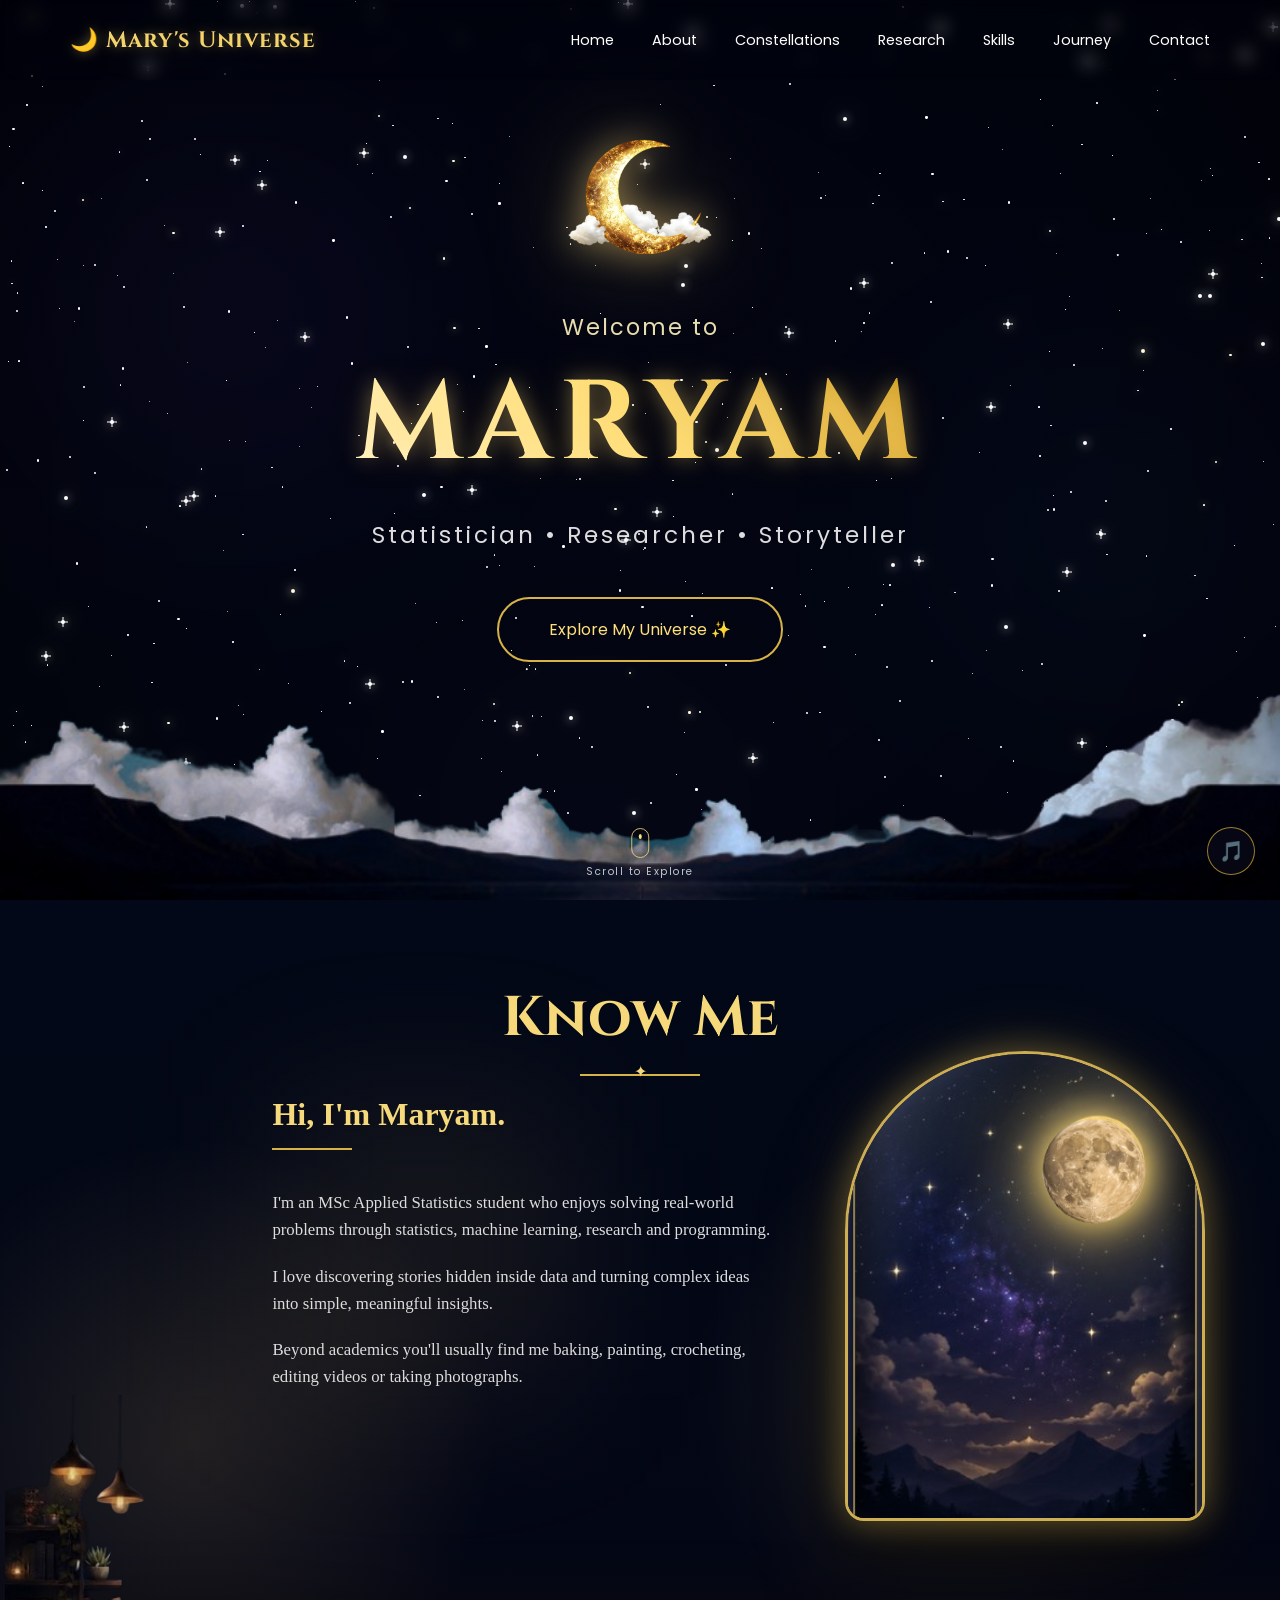
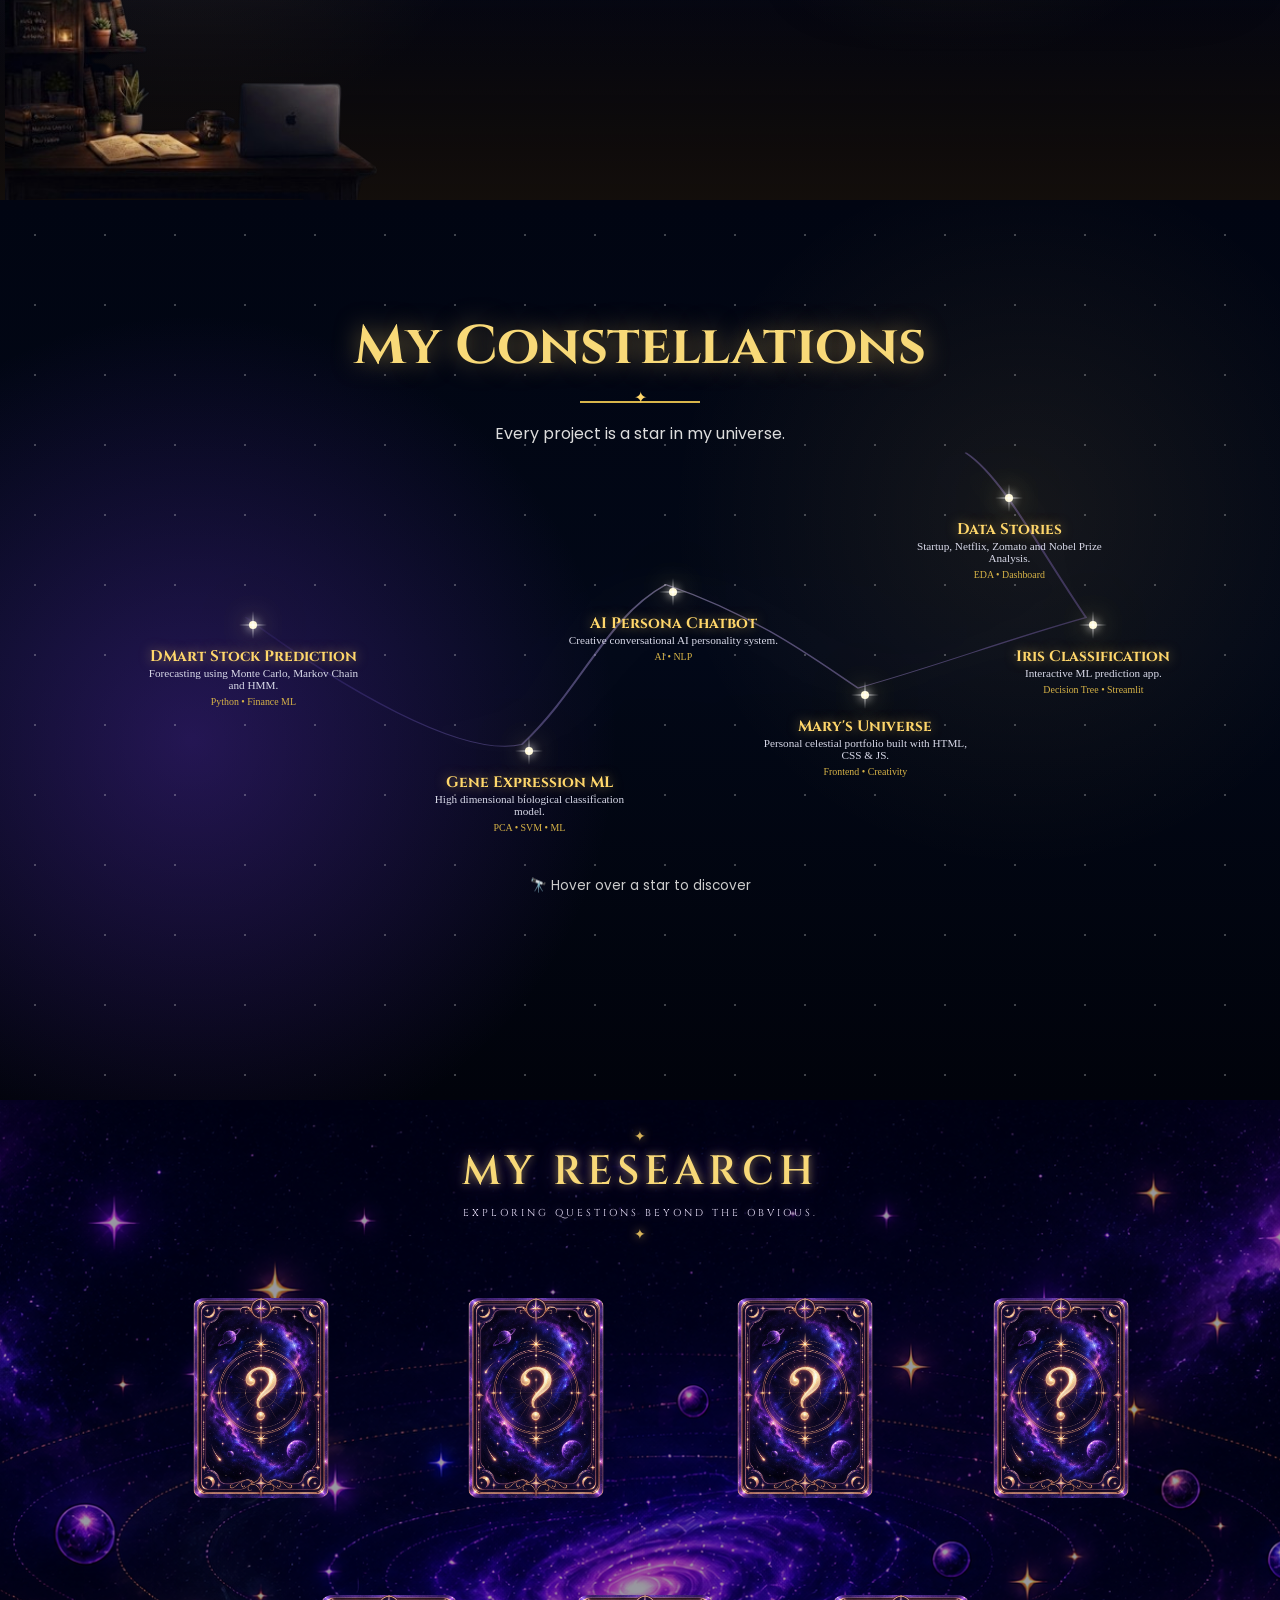
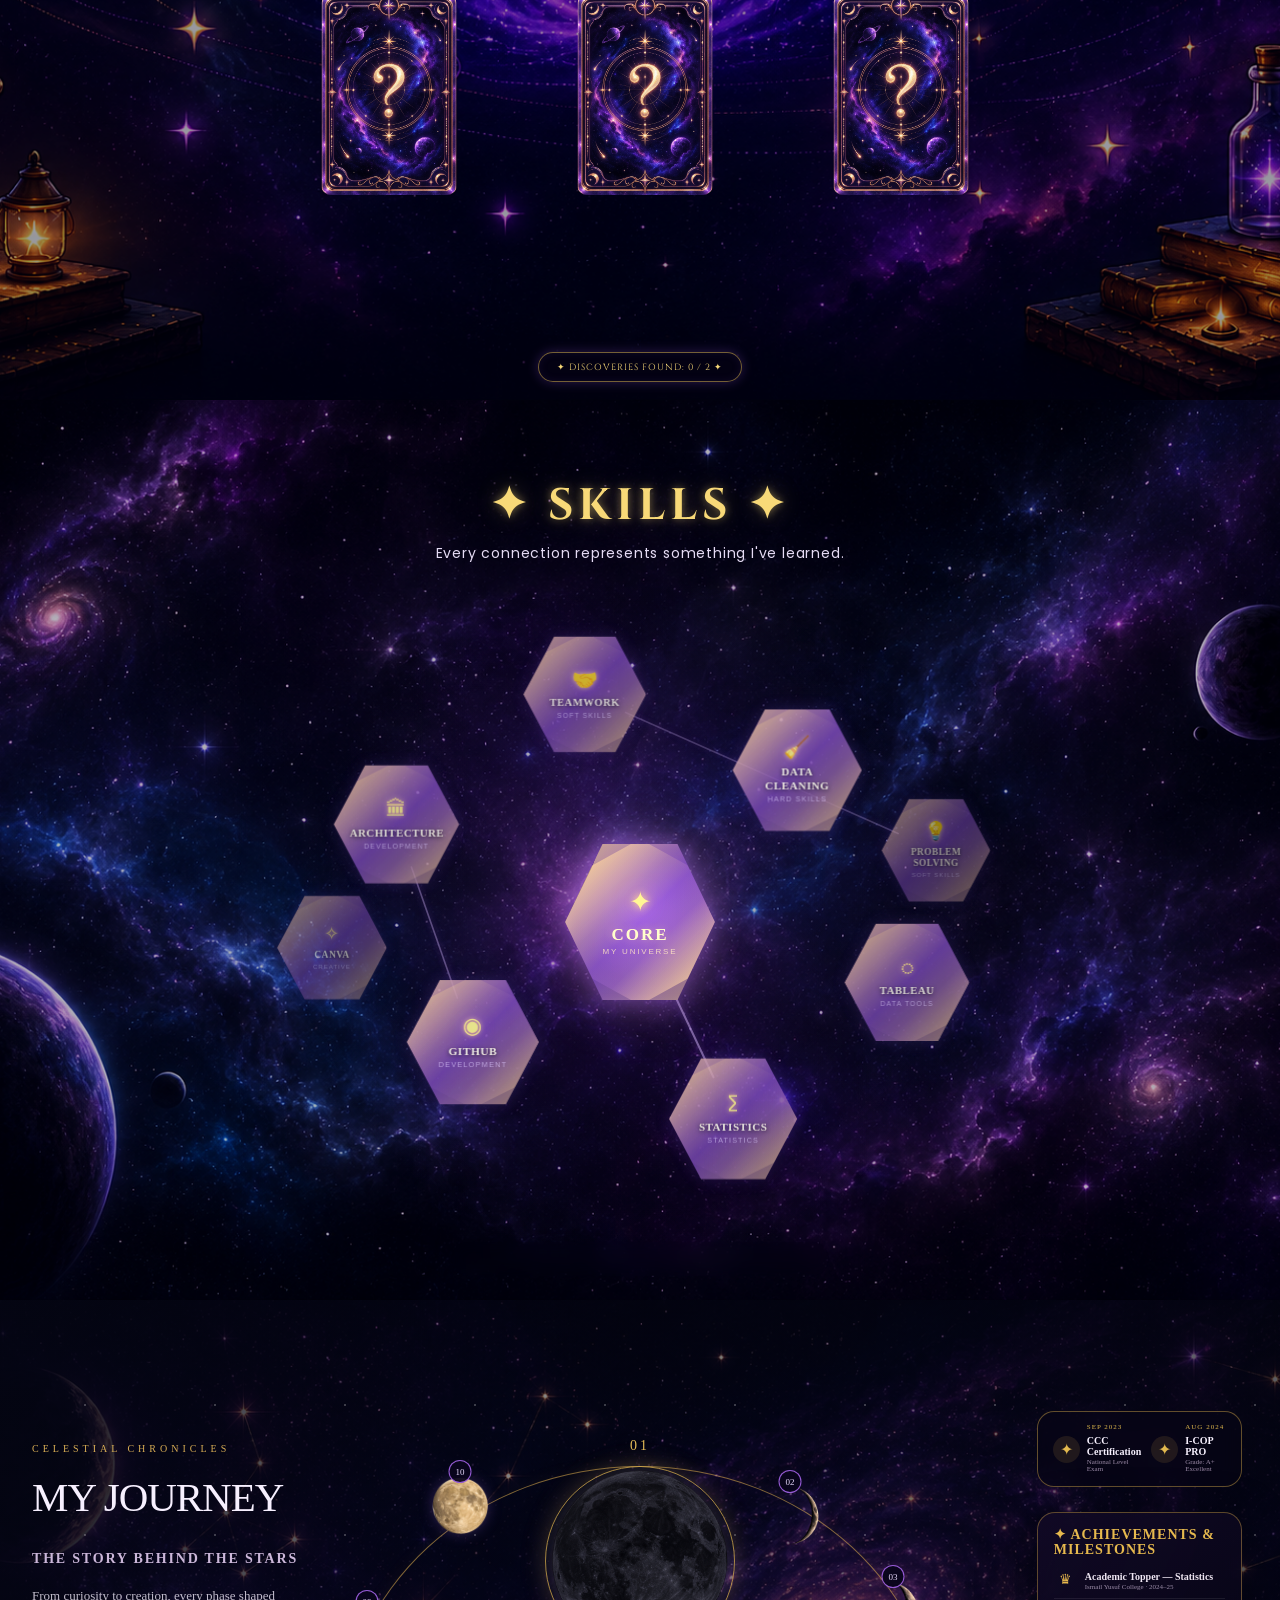
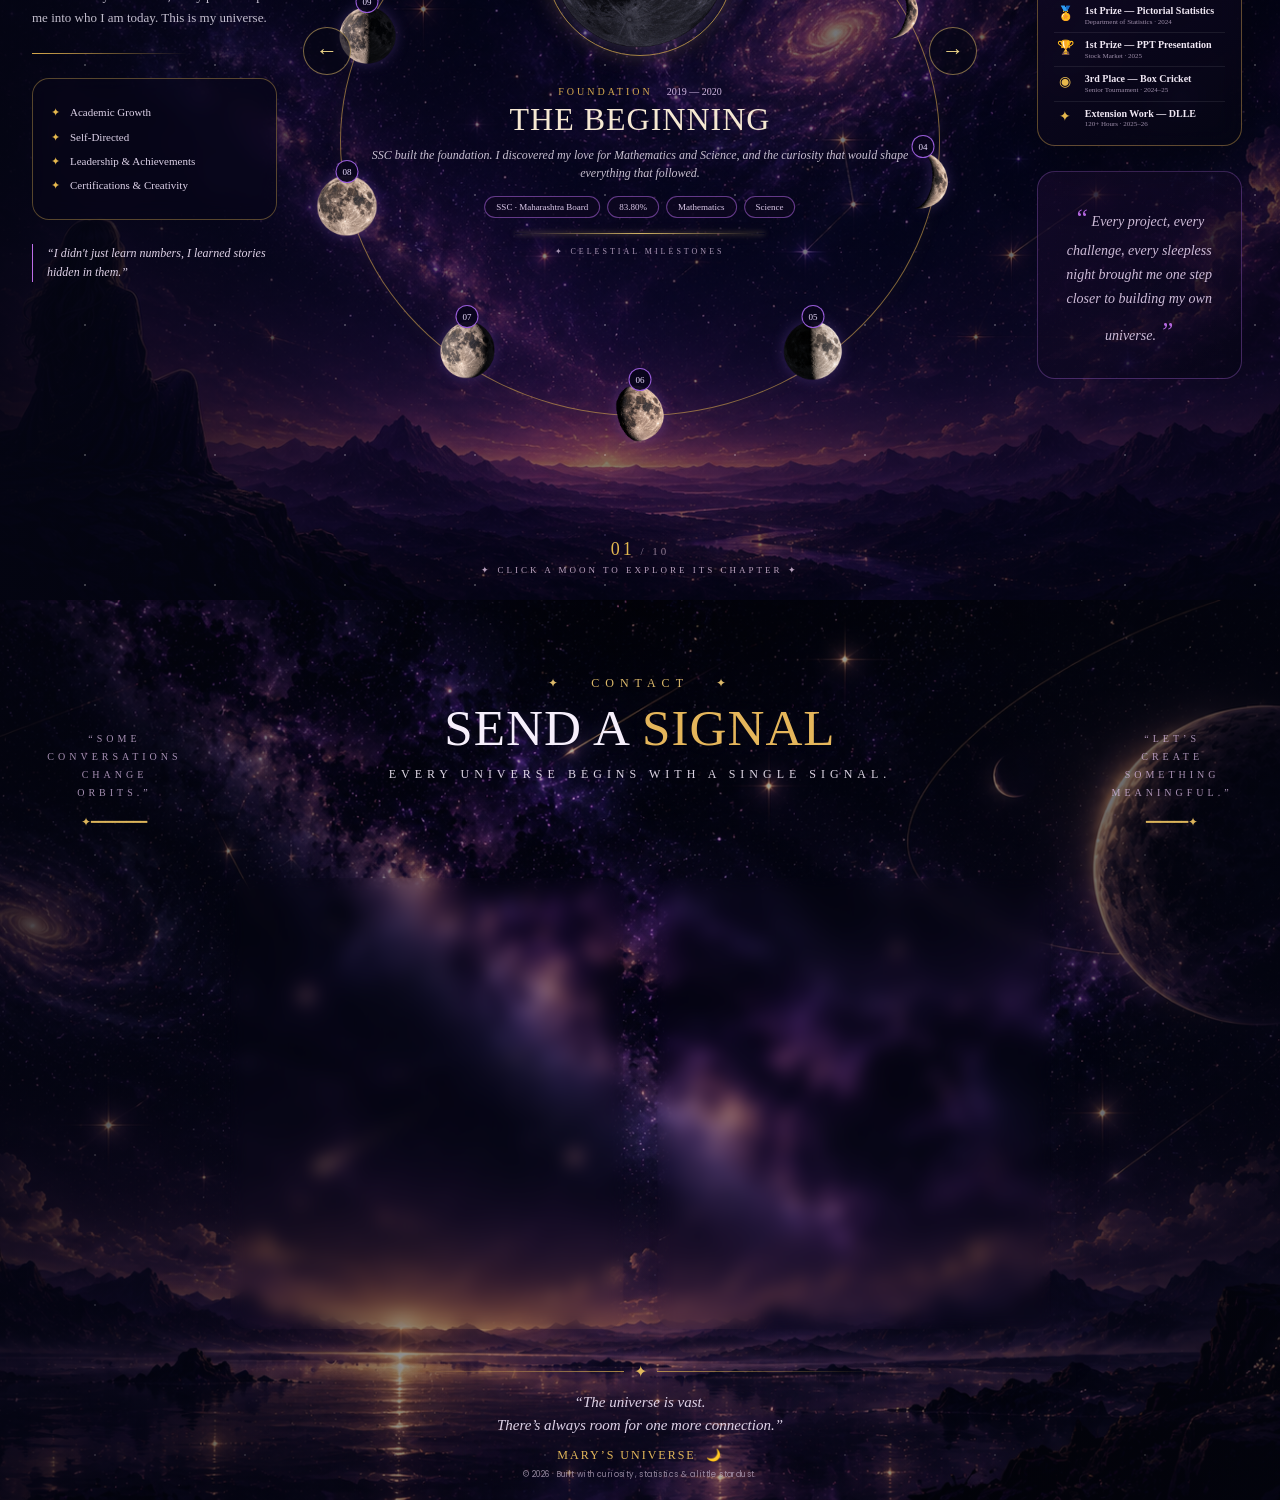
==== commit e74be07e: "Publish Mary's Universe portfolio" ====
--- a/index.html
+++ b/index.html
@@ -1317,5 +1317,8 @@
   <!-- 5. CONNECT YOUR JOURNEY SCRIPT FILE HERE -->
   <script src="journey.js"></script>
 
+  <link rel="stylesheet" href="music.css">
+  <script src="music.js"></script>
+
 </body>
 </html>
--- a/music.css
+++ b/music.css
@@ -0,0 +1,34 @@
+.music-toggle {
+    position: fixed;
+    bottom: 25px;
+    right: 25px;
+    width: 48px;
+    height: 48px;
+    border-radius: 50%;
+    border: 1px solid rgba(212, 175, 55, 0.7);
+    background: rgba(10, 8, 25, 0.75);
+    backdrop-filter: blur(10px);
+    color: #d4af37;
+    font-size: 20px;
+    cursor: pointer;
+    z-index: 99999;
+    transition: 0.3s ease;
+}
+
+.music-toggle:hover {
+    transform: scale(1.1);
+}
+
+.music-toggle.playing {
+    box-shadow: 0 0 18px rgba(212, 175, 55, 0.35);
+}
+
+@media (max-width: 700px) {
+    .music-toggle {
+        width: 44px;
+        height: 44px;
+        right: 18px;
+        bottom: 18px;
+        font-size: 18px;
+    }
+}
